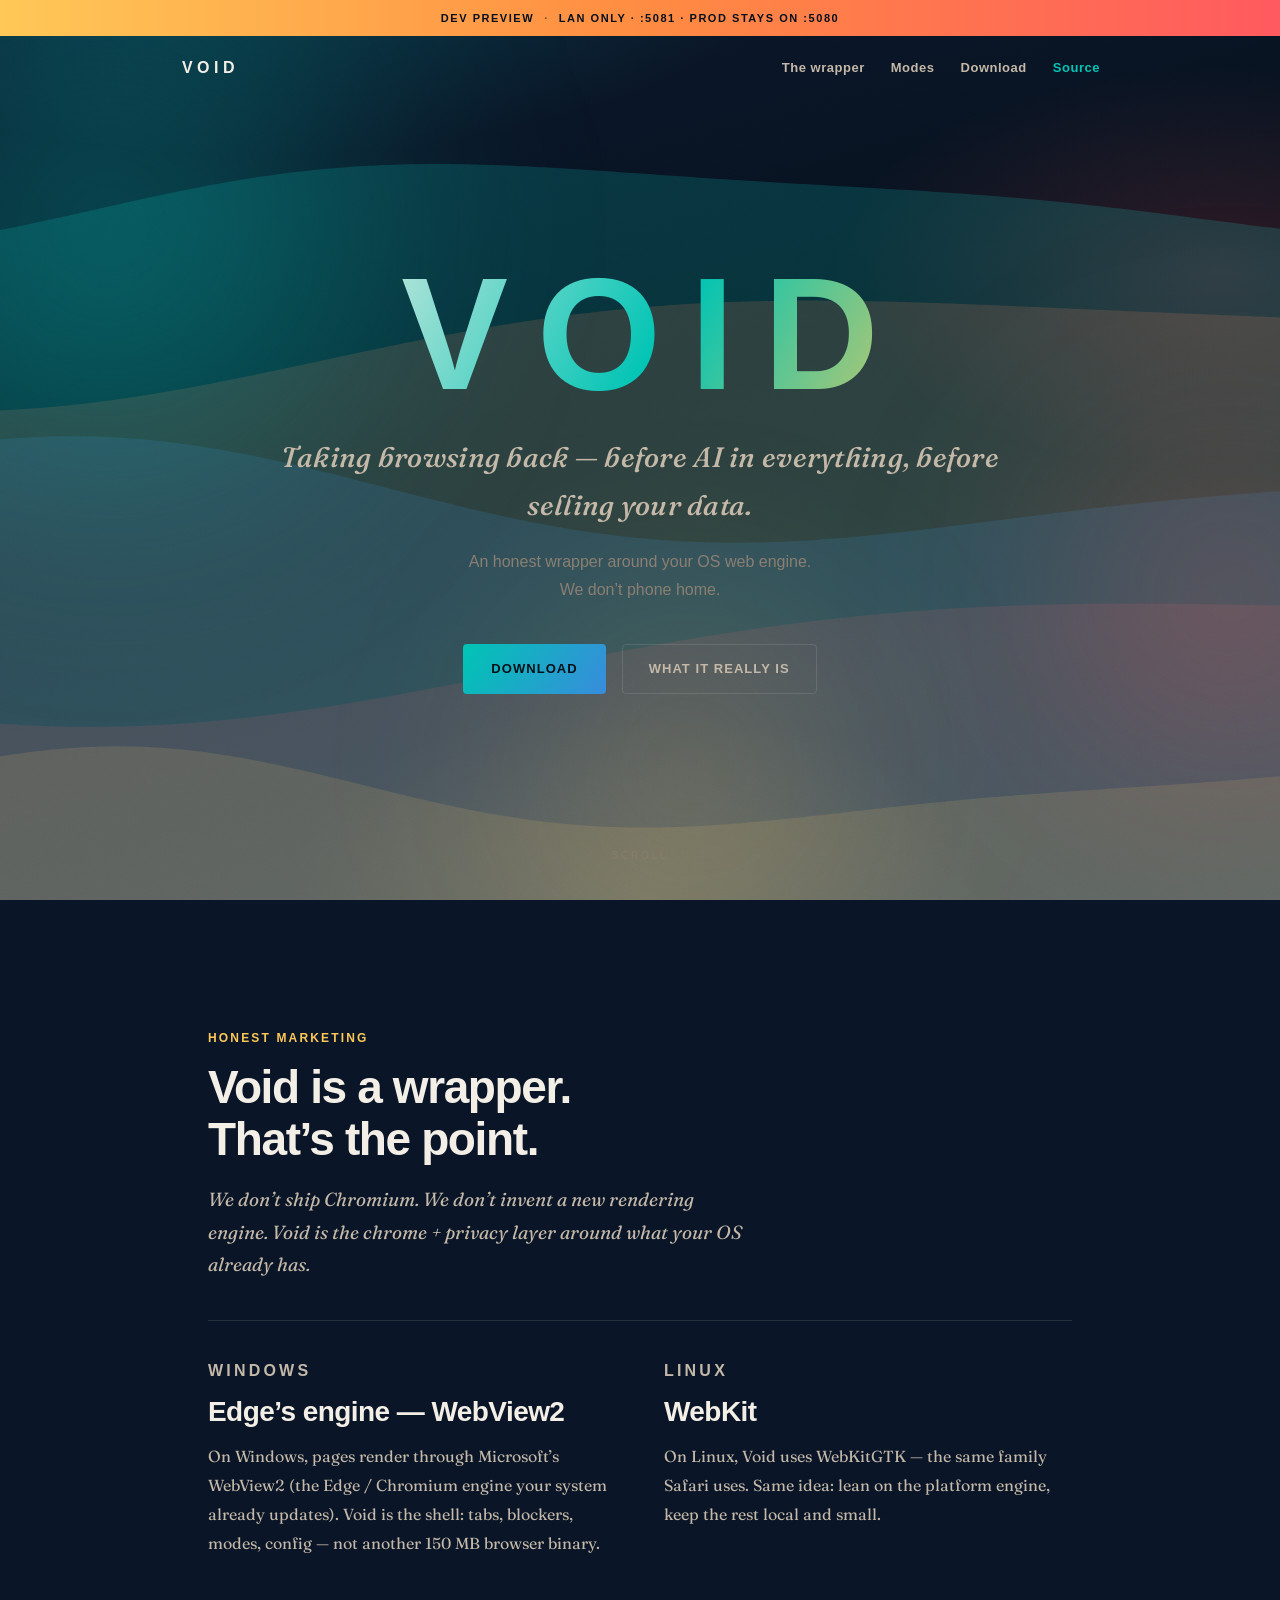
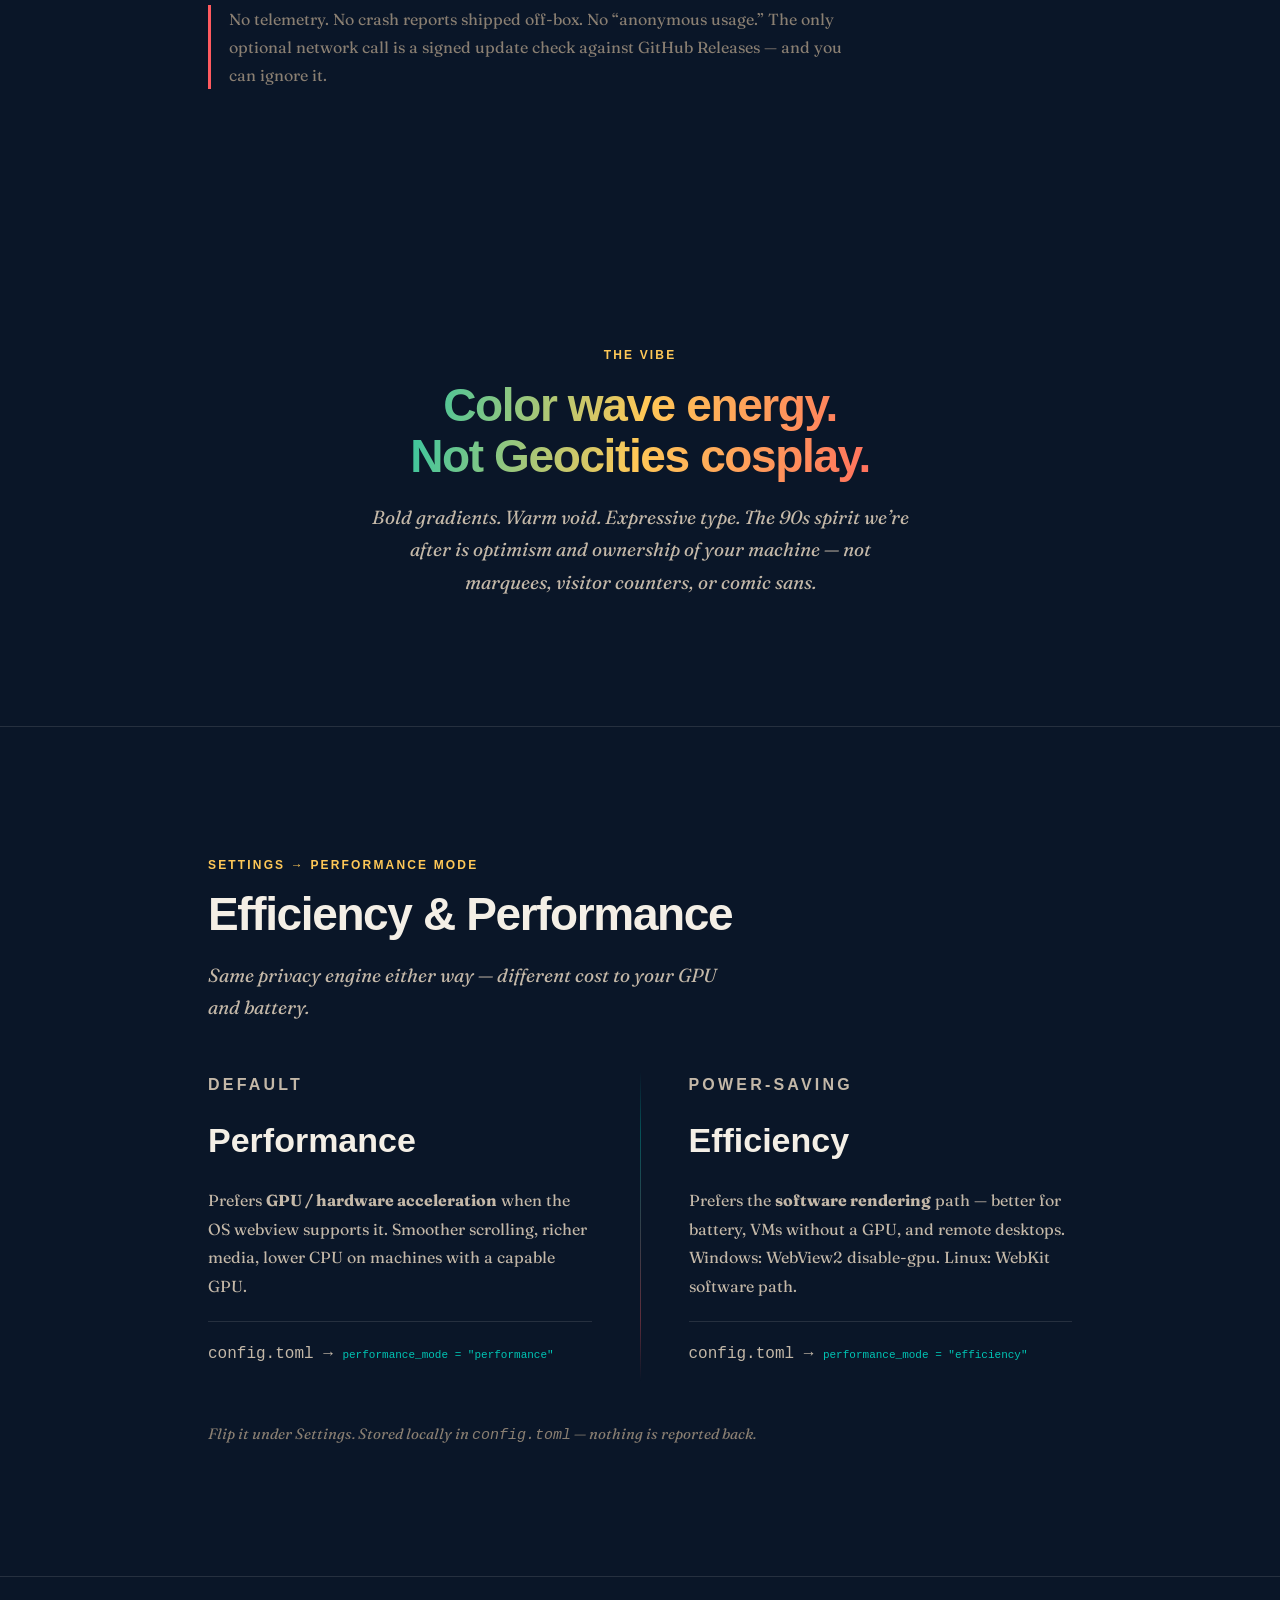
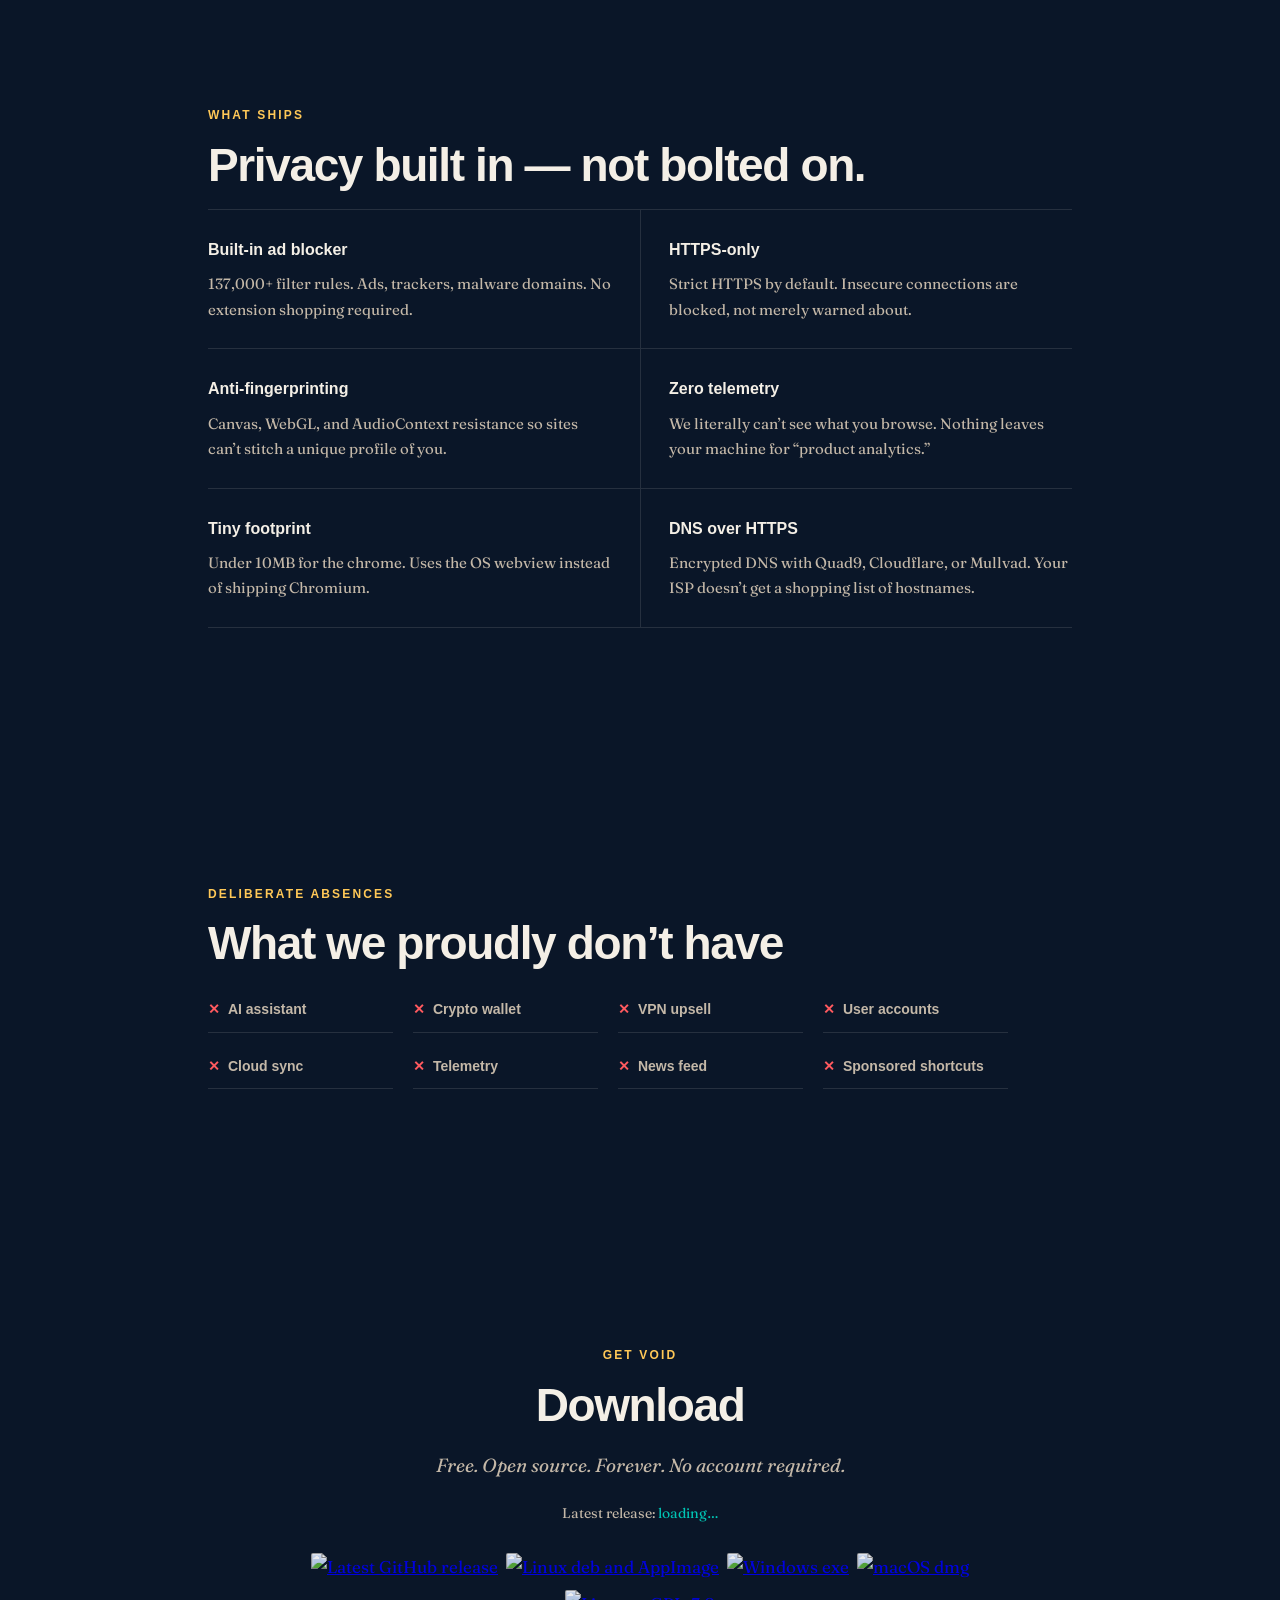
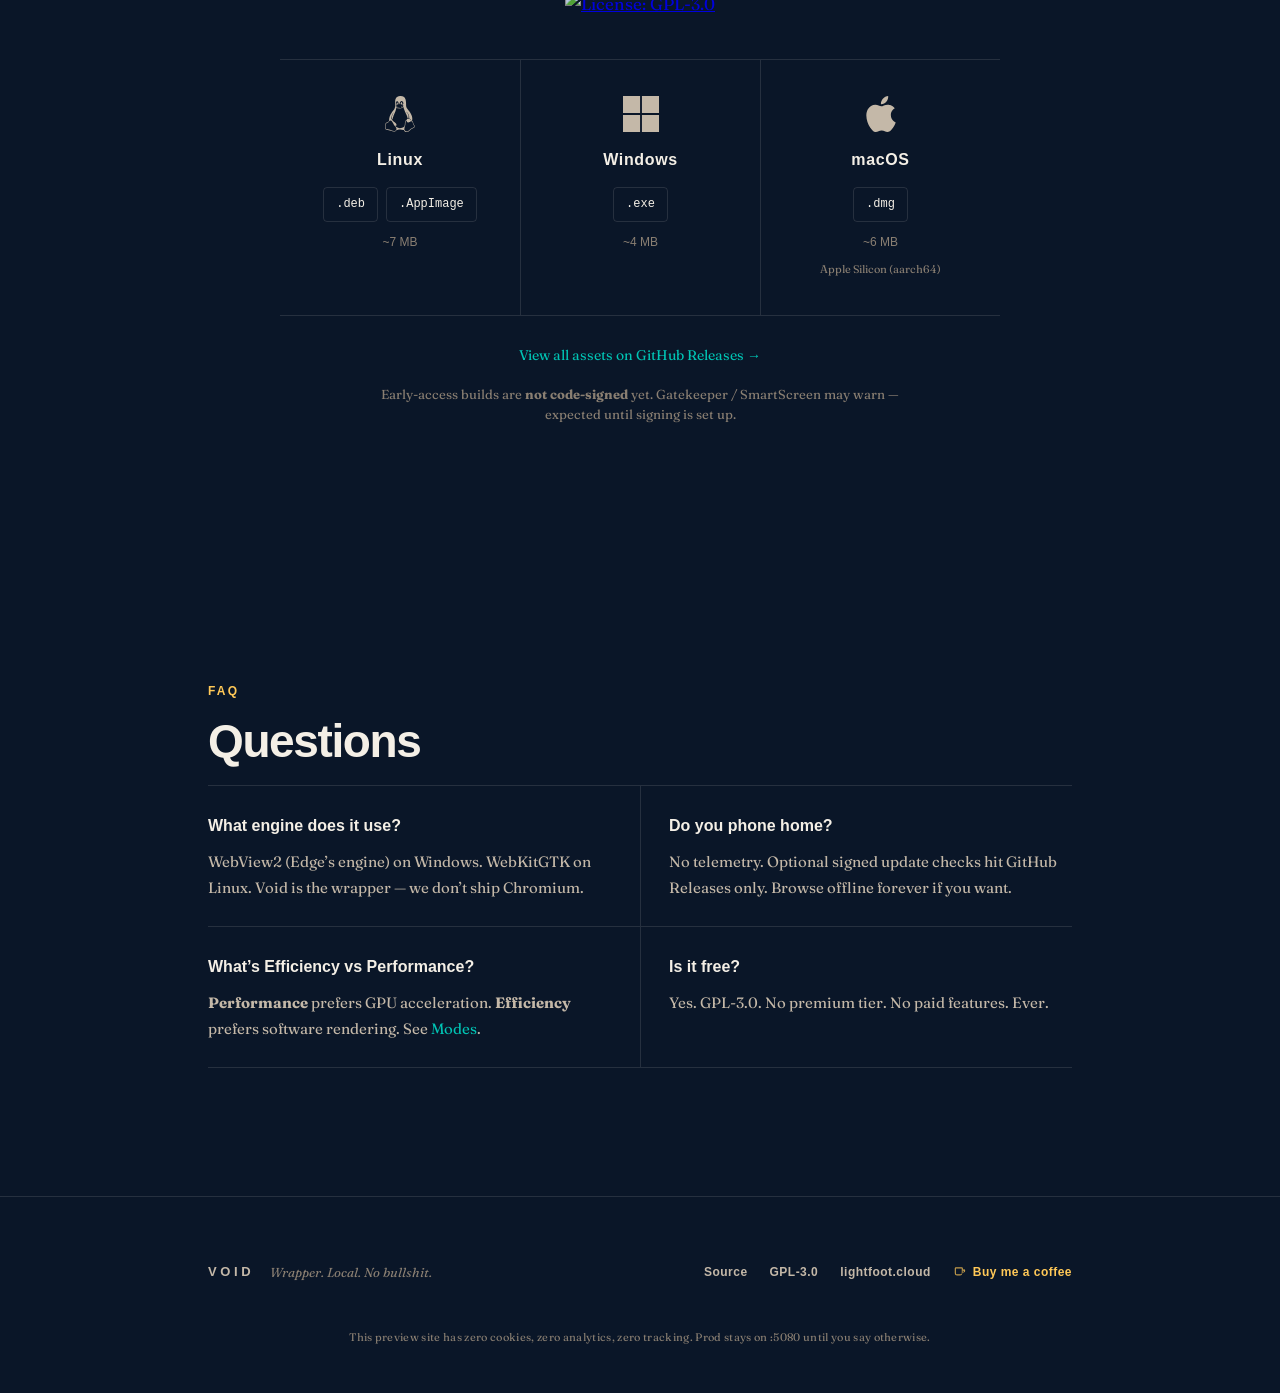
==== website-dev/index.html @ d8615d22 "feat(website-dev): 90s color-wave LAN preview theme Experimental marketing theme in website-dev/ for" ====
<!DOCTYPE html>
<html lang="en">
<head>
  <meta charset="UTF-8">
  <meta name="viewport" content="width=device-width, initial-scale=1.0">
  <title>Void Browser — A wrapper that stays local (dev preview)</title>
  <meta name="description" content="Void is an honest browser wrapper: WebView2 on Windows, WebKit on Linux. No tracking, no AI, no phone-home. Local-only marketing preview.">
  <meta name="robots" content="noindex, nofollow, noai, noimageai">
  <meta name="theme-color" content="#0a1628">

  <link rel="icon" type="image/x-icon" href="/favicon.ico">
  <link rel="icon" type="image/png" sizes="32x32" href="/favicon-32.png">
  <link rel="icon" type="image/png" sizes="192x192" href="/favicon-192.png">
  <link rel="apple-touch-icon" sizes="180x180" href="/apple-touch-icon.png">
  <link rel="manifest" href="/manifest.json">

  <!-- Privacy-friendly fonts (Bunny CDN — no Google tracking) -->
  <link rel="preconnect" href="https://fonts.bunny.net" crossorigin>
  <link href="https://fonts.bunny.net/css?family=bricolage-grotesque:400,500,600,700,800|fraunces:400,400i,500,600,700|ibm-plex-mono:400,500" rel="stylesheet">

  <link rel="stylesheet" href="style.css">
</head>
<body>
  <div class="dev-banner" role="status">
    <span>DEV PREVIEW</span>
    <span class="dev-banner-sep" aria-hidden="true">·</span>
    <span>LAN only · :5081 · prod stays on :5080</span>
  </div>

  <div class="wave-bg" aria-hidden="true">
    <canvas id="wave-canvas"></canvas>
    <div class="wave-wash wave-wash-a"></div>
    <div class="wave-wash wave-wash-b"></div>
    <div class="wave-wash wave-wash-c"></div>
    <div class="wave-grain"></div>
  </div>

  <nav>
    <div class="nav-inner">
      <a href="/" class="logo" aria-label="Void Browser Home">VOID</a>
      <div class="nav-links">
        <a href="#wrapper">The wrapper</a>
        <a href="#modes">Modes</a>
        <a href="#download">Download</a>
        <a href="https://github.com/dadhatdaniel/void-browser" class="nav-source" rel="noopener noreferrer">Source</a>
      </div>
      <button class="nav-mobile" aria-label="Menu" onclick="document.querySelector('.nav-links').classList.toggle('open')">
        <svg viewBox="0 0 24 24" width="24" height="24" fill="none" stroke="currentColor" stroke-width="2"><path d="M3 12h18M3 6h18M3 18h18"/></svg>
      </button>
    </div>
  </nav>

  <section id="hero">
    <div class="hero-content">
      <h1>VOID</h1>
      <p class="hero-tagline">Taking browsing back — before AI in everything, before selling your data.</p>
      <p class="hero-desc">
        An honest wrapper around your OS web engine.<br>
        We don’t phone home.
      </p>
      <div class="hero-cta">
        <a href="#download" class="btn btn-primary">Download</a>
        <a href="#wrapper" class="btn btn-ghost">What it really is</a>
      </div>
    </div>
    <div class="hero-scroll" aria-hidden="true">Scroll</div>
  </section>

  <section id="wrapper">
    <div class="container">
      <p class="section-kicker">Honest marketing</p>
      <h2>Void is a wrapper.<br>That’s the point.</h2>
      <p class="section-lead">
        We don’t ship Chromium. We don’t invent a new rendering engine.
        Void is the chrome + privacy layer around what your OS already has.
      </p>

      <div class="engine-split">
        <article class="engine-panel">
          <p class="engine-os">Windows</p>
          <h3>Edge’s engine — WebView2</h3>
          <p>
            On Windows, pages render through Microsoft’s WebView2 (the Edge / Chromium engine your system already updates).
            Void is the shell: tabs, blockers, modes, config — not another 150&nbsp;MB browser binary.
          </p>
        </article>
        <article class="engine-panel">
          <p class="engine-os">Linux</p>
          <h3>WebKit</h3>
          <p>
            On Linux, Void uses WebKitGTK — the same family Safari uses.
            Same idea: lean on the platform engine, keep the rest local and small.
          </p>
        </article>
      </div>

      <p class="wrapper-promise">
        No telemetry. No crash reports shipped off-box. No “anonymous usage.”
        The only optional network call is a signed update check against GitHub Releases — and you can ignore it.
      </p>
    </div>
  </section>

  <section id="wave-era">
    <div class="container wave-era-inner">
      <p class="section-kicker">The vibe</p>
      <h2>Color wave energy.<br>Not Geocities cosplay.</h2>
      <p class="section-lead">
        Bold gradients. Warm void. Expressive type.
        The 90s spirit we’re after is optimism and ownership of your machine —
        not marquees, visitor counters, or comic sans.
      </p>
    </div>
  </section>

  <section id="modes">
    <div class="container">
      <div class="modes-head">
        <p class="section-kicker">Settings → Performance mode</p>
        <h2>Efficiency &amp; Performance</h2>
        <p class="section-desc">
          Same privacy engine either way — different cost to your GPU and battery.
        </p>
      </div>

      <div class="modes-split">
        <article class="mode-panel">
          <p class="mode-label">Default</p>
          <h3>Performance</h3>
          <p>
            Prefers <strong>GPU / hardware acceleration</strong> when the OS webview supports it.
            Smoother scrolling, richer media, lower CPU on machines with a capable GPU.
          </p>
          <p class="mode-meta">
            config.toml → <code>performance_mode = "performance"</code>
          </p>
        </article>

        <div class="modes-rule" aria-hidden="true"></div>

        <article class="mode-panel">
          <p class="mode-label">Power-saving</p>
          <h3>Efficiency</h3>
          <p>
            Prefers the <strong>software rendering</strong> path — better for battery, VMs without a GPU, and remote desktops.
            Windows: WebView2 disable-gpu. Linux: WebKit software path.
          </p>
          <p class="mode-meta">
            config.toml → <code>performance_mode = "efficiency"</code>
          </p>
        </article>
      </div>

      <p class="modes-footnote">
        Flip it under Settings. Stored locally in <code>config.toml</code> — nothing is reported back.
      </p>
    </div>
  </section>

  <section id="features">
    <div class="container">
      <p class="section-kicker">What ships</p>
      <h2>Privacy built in — not bolted on.</h2>
      <div class="features-list">
        <div class="feature">
          <h3>Built-in ad blocker</h3>
          <p>137,000+ filter rules. Ads, trackers, malware domains. No extension shopping required.</p>
        </div>
        <div class="feature">
          <h3>HTTPS-only</h3>
          <p>Strict HTTPS by default. Insecure connections are blocked, not merely warned about.</p>
        </div>
        <div class="feature">
          <h3>Anti-fingerprinting</h3>
          <p>Canvas, WebGL, and AudioContext resistance so sites can’t stitch a unique profile of you.</p>
        </div>
        <div class="feature">
          <h3>Zero telemetry</h3>
          <p>We literally can’t see what you browse. Nothing leaves your machine for “product analytics.”</p>
        </div>
        <div class="feature">
          <h3>Tiny footprint</h3>
          <p>Under 10MB for the chrome. Uses the OS webview instead of shipping Chromium.</p>
        </div>
        <div class="feature">
          <h3>DNS over HTTPS</h3>
          <p>Encrypted DNS with Quad9, Cloudflare, or Mullvad. Your ISP doesn’t get a shopping list of hostnames.</p>
        </div>
      </div>
    </div>
  </section>

  <section id="no-features">
    <div class="container">
      <p class="section-kicker">Deliberate absences</p>
      <h2>What we proudly don’t have</h2>
      <ul class="absence-list">
        <li>AI assistant</li>
        <li>Crypto wallet</li>
        <li>VPN upsell</li>
        <li>User accounts</li>
        <li>Cloud sync</li>
        <li>Telemetry</li>
        <li>News feed</li>
        <li>Sponsored shortcuts</li>
      </ul>
    </div>
  </section>

  <section id="download">
    <div class="container">
      <p class="section-kicker">Get Void</p>
      <h2>Download</h2>
      <p class="section-desc centered">Free. Open source. Forever. No account required.</p>
      <p class="download-release-meta" id="download-release-meta">Latest release: <a href="https://github.com/dadhatdaniel/void-browser/releases/latest" rel="noopener noreferrer">loading…</a></p>
      <div class="download-badges" aria-label="Release and platforms">
        <a href="https://github.com/dadhatdaniel/void-browser/releases" rel="noopener noreferrer">
          <img src="https://img.shields.io/github/v/release/dadhatdaniel/void-browser?include_prereleases&amp;label=release" alt="Latest GitHub release" loading="lazy">
        </a>
        <a href="https://github.com/dadhatdaniel/void-browser/releases" rel="noopener noreferrer">
          <img src="https://img.shields.io/badge/Linux-deb%20%7C%20AppImage-FCC624?logo=linux&amp;logoColor=black" alt="Linux deb and AppImage">
        </a>
        <a href="https://github.com/dadhatdaniel/void-browser/releases" rel="noopener noreferrer">
          <img src="https://img.shields.io/badge/Windows-exe-0078D4?logo=windows&amp;logoColor=white" alt="Windows exe">
        </a>
        <a href="https://github.com/dadhatdaniel/void-browser/releases" rel="noopener noreferrer">
          <img src="https://img.shields.io/badge/macOS-dmg-000000?logo=apple&amp;logoColor=white" alt="macOS dmg">
        </a>
        <a href="https://github.com/dadhatdaniel/void-browser/blob/main/LICENSE" rel="noopener noreferrer">
          <img src="https://img.shields.io/badge/License-GPL%203.0-blue.svg" alt="License: GPL-3.0">
        </a>
      </div>
      <div class="download-grid">
        <div class="download-card">
          <div class="download-icon" aria-hidden="true">
            <svg width="36" height="36" viewBox="0 0 24 24" focusable="false"><path fill="currentColor" d="M12.504 0c-.155 0-.315.008-.48.021-4.226.333-3.105 4.807-3.17 6.298-.076 1.092-.3 1.953-1.05 3.02-.885 1.051-2.127 2.75-2.716 4.521-.278.832-.41 1.684-.287 2.489a.424.424 0 00-.11.135c-.26.268-.45.6-.663.839-.199.199-.485.267-.797.4-.313.136-.658.269-.864.68-.09.189-.136.394-.132.602 0 .199.027.4.055.536.058.399.116.728.04.97-.249.68-.28 1.145-.106 1.484.174.334.535.47.94.601.81.2 1.91.135 2.774.6.926.466 1.866.67 2.616.47.526-.116.97-.464 1.208-.946.587-.003 1.23-.269 2.26-.334.699-.058 1.574.267 2.577.2.025.134.063.198.114.333l.003.003c.391.778 1.113 1.132 1.884 1.071.771-.06 1.592-.536 2.257-1.306.631-.765 1.683-1.084 2.378-1.503.348-.199.629-.469.649-.853.023-.4-.2-.811-.714-1.376v-.097l-.003-.003c-.17-.2-.25-.535-.338-.926-.085-.401-.182-.786-.492-1.046h-.003c-.059-.054-.123-.067-.188-.135a.357.357 0 00-.19-.064c.431-1.278.264-2.55-.173-3.694-.533-1.41-1.465-2.638-2.175-3.483-.796-1.005-1.576-1.957-1.56-3.368.026-2.152.236-6.133-3.544-6.139zm.529 3.405h.013c.213 0 .396.062.584.198.19.135.33.332.438.533.105.259.158.459.166.724 0-.02.006-.04.006-.06v.105a.086.086 0 01-.004-.021l-.004-.024a1.807 1.807 0 01-.15.706.953.953 0 01-.213.335.71.71 0 00-.088-.042c-.104-.045-.198-.064-.284-.133a1.312 1.312 0 00-.22-.066c.05-.06.146-.133.183-.198.053-.128.082-.264.088-.402v-.02a1.21 1.21 0 00-.061-.4c-.045-.134-.101-.2-.183-.333-.084-.066-.167-.132-.267-.132h-.016c-.093 0-.176.03-.262.132a.8.8 0 00-.205.334 1.18 1.18 0 00-.09.4v.015c.002.089.008.179.02.267-.193-.067-.438-.135-.607-.202a1.635 1.635 0 01-.018-.2v-.02a1.772 1.772 0 01.15-.768c.082-.22.232-.406.43-.533a.985.985 0 01.594-.2zm-2.962.059h.036c.142 0 .27.048.399.135.146.129.264.288.344.465.09.199.14.4.153.667v.004c.007.134.006.2-.002.266v.08c-.03.007-.056.018-.083.024-.152.055-.274.135-.393.2.012-.09.013-.18.003-.267v-.015c-.012-.133-.04-.2-.082-.333a.613.613 0 00-.166-.267.248.248 0 00-.183-.064h-.021c-.071.006-.13.04-.186.132a.552.552 0 00-.12.27.944.944 0 00-.023.33v.015c.012.135.037.2.08.334.046.134.098.2.166.268.01.009.02.018.034.024-.07.057-.117.07-.176.136a.304.304 0 01-.131.068 2.62 2.62 0 01-.275-.402 1.772 1.772 0 01-.155-.667 1.759 1.759 0 01.08-.668 1.43 1.43 0 01.283-.535c.128-.133.26-.2.418-.2zm1.37 1.706c.332 0 .733.065 1.216.399.293.2.523.269 1.052.468h.003c.255.136.405.266.478.399v-.131a.571.571 0 01.016.47c-.123.31-.516.643-1.063.842v.002c-.268.135-.501.333-.775.465-.276.135-.588.292-1.012.267a1.139 1.139 0 01-.448-.067 3.566 3.566 0 01-.322-.198c-.195-.135-.363-.332-.612-.465v-.005h-.005c-.4-.246-.616-.512-.686-.71-.07-.268-.005-.47.193-.6.224-.135.38-.271.483-.336.104-.074.143-.102.176-.131h.002v-.003c.169-.202.436-.47.839-.601.139-.036.294-.065.466-.065zm2.8 2.142c.358 1.417 1.196 3.475 1.735 4.473.286.534.855 1.659 1.102 3.024.156-.005.33.018.513.064.646-1.671-.546-3.467-1.089-3.966-.22-.2-.232-.335-.123-.335.59.534 1.365 1.572 1.646 2.757.13.535.16 1.104.021 1.67.067.028.135.06.205.067 1.032.534 1.413.938 1.23 1.537v-.043c-.06-.003-.12 0-.18 0h-.016c.151-.467-.182-.825-1.065-1.224-.915-.4-1.646-.336-1.77.465-.008.043-.013.066-.018.135-.068.023-.139.053-.209.064-.43.268-.662.669-.793 1.187-.13.533-.17 1.156-.205 1.869v.003c-.02.334-.17.838-.319 1.35-1.5 1.072-3.58 1.538-5.348.334a2.645 2.645 0 00-.402-.533 1.45 1.45 0 00-.275-.333c.182 0 .338-.03.465-.067a.615.615 0 00.314-.334c.108-.267 0-.697-.345-1.163-.345-.467-.931-.995-1.788-1.521-.63-.4-.986-.87-1.15-1.396-.165-.534-.143-1.085-.015-1.645.245-1.07.873-2.11 1.274-2.763.107-.065.037.135-.408.974-.396.751-1.14 2.497-.122 3.854a8.123 8.123 0 01.647-2.876c.564-1.278 1.743-3.504 1.836-5.268.048.036.217.135.289.202.218.133.38.333.59.465.21.201.477.335.876.335.039.003.075.006.11.006.412 0 .73-.134.997-.268.29-.134.52-.334.74-.4h.005c.467-.135.835-.402 1.044-.7zm2.185 8.958c.037.6.343 1.245.882 1.377.588.134 1.434-.333 1.791-.765l.211-.01c.315-.007.577.01.847.268l.003.003c.208.199.305.53.391.876.085.4.154.78.409 1.066.486.527.645.906.636 1.14l.003-.007v.018l-.003-.012c-.015.262-.185.396-.498.595-.63.401-1.746.712-2.457 1.57-.618.737-1.37 1.14-2.036 1.191-.664.053-1.237-.2-1.574-.898l-.005-.003c-.21-.4-.12-1.025.056-1.69.176-.668.428-1.344.463-1.897.037-.714.076-1.335.195-1.814.12-.465.308-.797.641-.984l.045-.022zm-10.814.049h.01c.053 0 .105.005.157.014.376.055.706.333 1.023.752l.91 1.664.003.003c.243.533.754 1.064 1.189 1.637.434.598.77 1.131.729 1.57v.006c-.057.744-.48 1.148-1.125 1.294-.645.135-1.52.002-2.395-.464-.968-.536-2.118-.469-2.857-.602-.369-.066-.61-.2-.723-.4-.11-.2-.113-.602.123-1.23v-.004l.002-.003c.117-.334.03-.752-.027-1.118-.055-.401-.083-.71.043-.94.16-.334.396-.4.69-.533.294-.135.64-.202.915-.47h.002v-.002c.256-.268.445-.601.668-.838.19-.201.38-.336.663-.336zm7.159-9.074c-.435.201-.945.535-1.488.535-.542 0-.97-.267-1.28-.466-.154-.134-.28-.268-.373-.335-.164-.134-.144-.333-.074-.333.109.016.129.134.199.2.096.066.215.2.36.333.292.2.68.467 1.167.467.485 0 1.053-.267 1.398-.466.195-.135.445-.334.648-.467.156-.136.149-.267.279-.267.128.016.034.134-.147.332a8.097 8.097 0 01-.69.468zm-1.082-1.583V5.64c-.006-.02.013-.042.029-.05.074-.043.18-.027.26.004.063 0 .16.067.15.135-.006.049-.085.066-.135.066-.055 0-.092-.043-.141-.068-.052-.018-.146-.008-.163-.065zm-.551 0c-.02.058-.113.049-.166.066-.047.025-.086.068-.14.068-.05 0-.13-.02-.136-.068-.01-.066.088-.133.15-.133.08-.031.184-.047.259-.005.019.009.036.03.03.05v.02h.003z"/></svg>
          </div>
          <h3>Linux</h3>
          <div class="download-formats">
            <a class="download-fmt" data-asset="linux_deb" href="https://github.com/dadhatdaniel/void-browser/releases/latest" rel="noopener noreferrer">.deb</a>
            <a class="download-fmt" data-asset="linux_appimage" href="https://github.com/dadhatdaniel/void-browser/releases/latest" rel="noopener noreferrer">.AppImage</a>
          </div>
          <span class="download-size" data-size-for="linux_deb">~7 MB</span>
        </div>

        <div class="download-card">
          <div class="download-icon" aria-hidden="true">
            <svg width="36" height="36" viewBox="0 0 24 24" focusable="false"><path fill="currentColor" d="M0,0H11.377V11.372H0ZM12.623,0H24V11.372H12.623ZM0,12.623H11.377V24H0Zm12.623,0H24V24H12.623"/></svg>
          </div>
          <h3>Windows</h3>
          <div class="download-formats">
            <a class="download-fmt" data-asset="windows_exe" href="https://github.com/dadhatdaniel/void-browser/releases/latest" rel="noopener noreferrer">.exe</a>
          </div>
          <span class="download-size" data-size-for="windows_exe">~4 MB</span>
        </div>

        <div class="download-card">
          <div class="download-icon" aria-hidden="true">
            <svg width="36" height="36" viewBox="0 0 24 24" focusable="false"><path fill="currentColor" d="M12.152 6.896c-.948 0-2.415-1.078-3.96-1.04-2.04.027-3.91 1.183-4.961 3.014-2.117 3.675-.546 9.103 1.519 12.09 1.013 1.454 2.208 3.09 3.792 3.039 1.52-.065 2.09-.987 3.935-.987 1.831 0 2.35.987 3.96.948 1.637-.026 2.676-1.48 3.676-2.948 1.156-1.688 1.636-3.325 1.662-3.415-.039-.013-3.182-1.221-3.22-4.857-.026-3.04 2.48-4.494 2.597-4.559-1.429-2.09-3.623-2.324-4.39-2.376-2-.156-3.675 1.09-4.61 1.09zM15.53 3.83c.843-1.012 1.4-2.427 1.245-3.83-1.207.052-2.662.805-3.532 1.818-.78.896-1.454 2.338-1.273 3.714 1.338.104 2.715-.688 3.559-1.701"/></svg>
          </div>
          <h3>macOS</h3>
          <div class="download-formats">
            <a class="download-fmt" data-asset="macos_dmg" href="https://github.com/dadhatdaniel/void-browser/releases/latest" rel="noopener noreferrer">.dmg</a>
          </div>
          <span class="download-size" data-size-for="macos_dmg">~6 MB</span>
          <p class="download-note">Apple Silicon (aarch64)</p>
        </div>
      </div>

      <p class="download-all-link"><a href="https://github.com/dadhatdaniel/void-browser/releases/latest" rel="noopener noreferrer">View all assets on GitHub Releases →</a></p>
      <p class="download-unsigned-note">
        Early-access builds are <strong>not code-signed</strong> yet. Gatekeeper / SmartScreen may warn — expected until signing is set up.
      </p>
    </div>
  </section>

  <section id="faq">
    <div class="container">
      <p class="section-kicker">FAQ</p>
      <h2>Questions</h2>
      <div class="faq-list">
        <div class="faq-item">
          <h3>What engine does it use?</h3>
          <p>WebView2 (Edge’s engine) on Windows. WebKitGTK on Linux. Void is the wrapper — we don’t ship Chromium.</p>
        </div>
        <div class="faq-item">
          <h3>Do you phone home?</h3>
          <p>No telemetry. Optional signed update checks hit GitHub Releases only. Browse offline forever if you want.</p>
        </div>
        <div class="faq-item">
          <h3>What’s Efficiency vs Performance?</h3>
          <p><strong>Performance</strong> prefers GPU acceleration. <strong>Efficiency</strong> prefers software rendering. See <a href="#modes">Modes</a>.</p>
        </div>
        <div class="faq-item">
          <h3>Is it free?</h3>
          <p>Yes. GPL-3.0. No premium tier. No paid features. Ever.</p>
        </div>
      </div>
    </div>
  </section>

  <footer>
    <div class="container footer-inner">
      <div class="footer-left">
        <span class="footer-logo">VOID</span>
        <span class="footer-copy">Wrapper. Local. No bullshit.</span>
      </div>
      <div class="footer-links">
        <a href="https://github.com/dadhatdaniel/void-browser" rel="noopener noreferrer">Source</a>
        <a href="https://github.com/dadhatdaniel/void-browser/blob/main/LICENSE" rel="noopener noreferrer">GPL-3.0</a>
        <a href="https://lightfoot.cloud" rel="noopener noreferrer">lightfoot.cloud</a>
        <a class="footer-tip" href="https://www.paypal.com/cgi-bin/webscr?cmd=_xclick&amp;business=daniel.lightfoot%40gmail.com&amp;item_name=Coffee%20for%20Void%20Browser&amp;currency_code=USD" rel="noopener noreferrer" title="Tip via PayPal — daniel.lightfoot@gmail.com">
          <svg class="tip-icon" width="14" height="14" viewBox="0 0 24 24" aria-hidden="true" focusable="false"><path fill="currentColor" d="M18 8h-1V6a2 2 0 0 0-2-2H5a2 2 0 0 0-2 2v8a4 4 0 0 0 4 4h5a4 4 0 0 0 4-4v-1h2a3 3 0 0 0 0-6zm-3 6a2 2 0 0 1-2 2H7a2 2 0 0 1-2-2V6h10v8zm3-3h-2V10h2a1 1 0 1 1 0 2z"/></svg>
          Buy me a coffee
        </a>
      </div>
    </div>
    <div class="container footer-privacy">
      <p>This preview site has zero cookies, zero analytics, zero tracking. Prod stays on :5080 until you say otherwise.</p>
    </div>
  </footer>

  <script>
    document.querySelectorAll('a[href^="#"]').forEach(a => {
      a.addEventListener('click', e => {
        const href = a.getAttribute('href');
        if (!href || href === '#') return;
        const target = document.querySelector(href);
        if (!target) return;
        e.preventDefault();
        target.scrollIntoView({ behavior: 'smooth' });
        document.querySelector('.nav-links')?.classList.remove('open');
      });
    });

    fetch('/releases.json')
      .then(r => r.ok ? r.json() : null)
      .then(data => {
        if (!data || !data.assets) return;
        const meta = document.getElementById('download-release-meta');
        if (meta && data.tag) {
          const page = data.page || data.latest_page || 'https://github.com/dadhatdaniel/void-browser/releases/latest';
          meta.innerHTML = 'Latest release: <a href="' + page + '" rel="noopener noreferrer">' + data.tag + '</a>';
        }
        document.querySelectorAll('[data-asset]').forEach(el => {
          const key = el.getAttribute('data-asset');
          const asset = data.assets[key];
          if (asset && asset.url) {
            el.setAttribute('href', asset.url);
            el.setAttribute('download', asset.name || '');
          }
        });
        document.querySelectorAll('[data-size-for]').forEach(el => {
          const key = el.getAttribute('data-size-for');
          const asset = data.assets[key];
          if (asset && asset.size_label) el.textContent = asset.size_label;
        });
      })
      .catch(() => {});

    const nav = document.querySelector('nav');
    const canvas = document.getElementById('wave-canvas');
    const reduceMotion = window.matchMedia('(prefers-reduced-motion: reduce)').matches;
    let scrollY = 0;
    let ticking = false;

    function onScroll() {
      scrollY = window.scrollY || document.documentElement.scrollTop || 0;
      nav.classList.toggle('scrolled', scrollY > 40);
      ticking = false;
    }
    window.addEventListener('scroll', () => {
      if (!ticking) {
        requestAnimationFrame(onScroll);
        ticking = true;
      }
    }, { passive: true });
    onScroll();

    (function initWaves() {
      if (!canvas) return;
      const ctx = canvas.getContext('2d', { alpha: true });
      let w = 0, h = 0, dpr = 1, t0 = performance.now();

      const bands = [
        { amp: 38, len: 0.0042, speed: 0.00055, y: 0.22, color: [0, 196, 180], a: 0.22 },
        { amp: 52, len: 0.0031, speed: 0.00038, y: 0.38, color: [255, 140, 66], a: 0.18 },
        { amp: 44, len: 0.0038, speed: -0.00042, y: 0.55, color: [56, 140, 220], a: 0.2 },
        { amp: 60, len: 0.0026, speed: 0.00028, y: 0.72, color: [255, 90, 95], a: 0.14 },
        { amp: 34, len: 0.0048, speed: -0.0005, y: 0.88, color: [255, 200, 87], a: 0.16 }
      ];

      function resize() {
        dpr = Math.min(window.devicePixelRatio || 1, 2);
        w = window.innerWidth;
        h = window.innerHeight;
        canvas.width = Math.floor(w * dpr);
        canvas.height = Math.floor(h * dpr);
        canvas.style.width = w + 'px';
        canvas.style.height = h + 'px';
        ctx.setTransform(dpr, 0, 0, dpr, 0, 0);
      }

      function draw(now) {
        const t = reduceMotion ? 0 : (now - t0);
        ctx.clearRect(0, 0, w, h);
        const scrollShift = scrollY * 0.08;

        for (const b of bands) {
          const baseY = h * b.y - scrollShift * (0.4 + b.y * 0.3);
          ctx.beginPath();
          ctx.moveTo(0, h);
          for (let x = 0; x <= w; x += 4) {
            const y = baseY
              + Math.sin(x * b.len + t * b.speed) * b.amp
              + Math.sin(x * b.len * 1.7 + t * b.speed * 1.3) * (b.amp * 0.35);
            ctx.lineTo(x, y);
          }
          ctx.lineTo(w, h);
          ctx.closePath();
          const [r, g, bl] = b.color;
          ctx.fillStyle = `rgba(${r},${g},${bl},${b.a})`;
          ctx.fill();
        }

        requestAnimationFrame(draw);
      }

      resize();
      let resizeTimer = 0;
      window.addEventListener('resize', () => {
        clearTimeout(resizeTimer);
        resizeTimer = setTimeout(resize, 100);
      }, { passive: true });
      requestAnimationFrame(draw);
    })();
  </script>
</body>
</html>
---- website-dev/style.css ----
/* ═══════════════════════════════════════════════════
   Void Browser — DEV preview theme
   90s color-wave energy. Honest wrapper story.
   Not Geocities. Not purple SaaS. Not Inter.
   Zero cookies. Zero analytics.
   ═══════════════════════════════════════════════════ */

:root {
  --bg: #0a1628;
  --bg-deep: #06101c;
  --text: #f4efe6;
  --text-dim: #c4b8a8;
  --text-muted: #8a7f72;
  --wave-teal: #00c4b4;
  --wave-coral: #ff5a5f;
  --wave-amber: #ffc857;
  --wave-blue: #388cdc;
  --wave-orange: #ff8c42;
  --accent: var(--wave-teal);
  --accent-warm: var(--wave-amber);
  --border: rgba(244, 239, 230, 0.12);
  --success: #3dd68c;
  --section-space: clamp(88px, 12vw, 128px);
  --ease: cubic-bezier(0.22, 1, 0.36, 1);
  --font-display: "Bricolage Grotesque", "Avenir Next Condensed", sans-serif;
  --font-body: "Fraunces", "Iowan Old Style", Georgia, serif;
  --font-mono: "IBM Plex Mono", "SF Mono", Consolas, monospace;
  --nav-offset: 36px;
}

* { margin: 0; padding: 0; box-sizing: border-box; }

html { scroll-behavior: smooth; }

body {
  font-family: var(--font-body);
  font-size: 17px;
  background: var(--bg);
  color: var(--text);
  line-height: 1.7;
  -webkit-font-smoothing: antialiased;
  position: relative;
  overflow-x: hidden;
  min-height: 100%;
  padding-top: var(--nav-offset);
}

/* ── Dev banner ─────────────────────────────────── */

.dev-banner {
  position: fixed;
  top: 0;
  left: 0;
  right: 0;
  z-index: 200;
  display: flex;
  align-items: center;
  justify-content: center;
  gap: 10px;
  flex-wrap: wrap;
  height: var(--nav-offset);
  padding: 0 16px;
  font-family: var(--font-display);
  font-size: 11px;
  font-weight: 600;
  letter-spacing: 0.14em;
  text-transform: uppercase;
  color: var(--bg-deep);
  background: linear-gradient(90deg, var(--wave-amber), var(--wave-orange), var(--wave-coral));
}

.dev-banner-sep { opacity: 0.55; }

/* ── Wave field ─────────────────────────────────── */

.wave-bg {
  position: fixed;
  inset: 0;
  z-index: -1;
  pointer-events: none;
  overflow: hidden;
  background:
    radial-gradient(ellipse 80% 50% at 20% -10%, rgba(0, 196, 180, 0.22), transparent 55%),
    radial-gradient(ellipse 60% 45% at 95% 30%, rgba(255, 90, 95, 0.16), transparent 50%),
    radial-gradient(ellipse 50% 40% at 50% 100%, rgba(255, 200, 87, 0.12), transparent 55%),
    linear-gradient(165deg, #0c1a30 0%, #06101c 45%, #0a1f28 100%);
}

#wave-canvas {
  position: absolute;
  inset: 0;
  width: 100%;
  height: 100%;
  display: block;
  opacity: 0.85;
  mix-blend-mode: screen;
}

.wave-wash {
  position: absolute;
  border-radius: 50%;
  filter: blur(90px);
  will-change: transform;
}

.wave-wash-a {
  width: min(75vw, 780px);
  height: min(75vw, 780px);
  top: -18%;
  left: -22%;
  background: radial-gradient(circle, rgba(0, 196, 180, 0.35), transparent 68%);
  animation: wash-a 48s ease-in-out infinite alternate;
}

.wave-wash-b {
  width: min(60vw, 560px);
  height: min(60vw, 560px);
  top: 35%;
  right: -18%;
  background: radial-gradient(circle, rgba(255, 90, 95, 0.28), transparent 68%);
  animation: wash-b 62s ease-in-out infinite alternate;
}

.wave-wash-c {
  width: min(50vw, 480px);
  height: min(50vw, 480px);
  bottom: -12%;
  left: 35%;
  background: radial-gradient(circle, rgba(255, 200, 87, 0.2), transparent 70%);
  animation: wash-c 55s ease-in-out infinite alternate;
}

.wave-grain {
  position: absolute;
  inset: 0;
  opacity: 0.045;
  background-image: url("data:image/svg+xml,%3Csvg viewBox='0 0 200 200' xmlns='http://www.w3.org/2000/svg'%3E%3Cfilter id='n'%3E%3CfeTurbulence type='fractalNoise' baseFrequency='0.85' numOctaves='4' stitchTiles='stitch'/%3E%3C/filter%3E%3Crect width='100%25' height='100%25' filter='url(%23n)'/%3E%3C/svg%3E");
  background-size: 180px;
  mix-blend-mode: overlay;
}

@keyframes wash-a {
  from { transform: translate3d(0, 0, 0) scale(1); }
  to { transform: translate3d(4%, 6%, 0) scale(1.08); }
}
@keyframes wash-b {
  from { transform: translate3d(0, 0, 0) scale(1); }
  to { transform: translate3d(-5%, -4%, 0) scale(1.06); }
}
@keyframes wash-c {
  from { transform: translate3d(0, 0, 0); }
  to { transform: translate3d(-3%, 5%, 0); }
}

@media (prefers-reduced-motion: reduce) {
  .wave-wash { animation: none !important; }
  .hero-content { animation: none !important; opacity: 1 !important; transform: none !important; }
}

.container {
  max-width: 920px;
  margin: 0 auto;
  padding: 0 28px;
}

/* ── Nav ────────────────────────────────────────── */

nav {
  position: fixed;
  top: var(--nav-offset);
  left: 0;
  right: 0;
  z-index: 100;
  padding: 18px 28px;
  transition: background 0.35s var(--ease), border-color 0.35s;
  border-bottom: 1px solid transparent;
}

nav.scrolled {
  background: rgba(6, 16, 28, 0.88);
  backdrop-filter: blur(14px);
  -webkit-backdrop-filter: blur(14px);
  border-bottom-color: var(--border);
}

.nav-inner {
  max-width: 920px;
  margin: 0 auto;
  display: flex;
  align-items: center;
  justify-content: space-between;
}

.logo {
  font-family: var(--font-display);
  font-size: 16px;
  font-weight: 800;
  letter-spacing: 0.28em;
  color: var(--text);
  text-decoration: none;
  padding-left: 0.12em;
}

.nav-links {
  display: flex;
  gap: 26px;
  align-items: center;
}

.nav-links a {
  font-family: var(--font-display);
  color: var(--text-dim);
  text-decoration: none;
  font-size: 13px;
  font-weight: 600;
  letter-spacing: 0.04em;
  transition: color 0.2s;
}

.nav-links a:hover { color: var(--text); }

.nav-source { color: var(--wave-teal) !important; }

.nav-mobile {
  display: none;
  background: none;
  border: none;
  color: var(--text);
  cursor: pointer;
  padding: 4px;
}

/* ── Hero ───────────────────────────────────────── */

#hero {
  min-height: calc(100vh - var(--nav-offset));
  min-height: calc(100dvh - var(--nav-offset));
  display: flex;
  align-items: center;
  justify-content: center;
  text-align: center;
  padding: 120px 28px 100px;
  position: relative;
}

.hero-content {
  max-width: 720px;
  animation: hero-rise 1.1s var(--ease) both;
}

@keyframes hero-rise {
  from { opacity: 0; transform: translateY(24px); }
  to { opacity: 1; transform: translateY(0); }
}

#hero h1 {
  font-family: var(--font-display);
  font-size: clamp(80px, 20vw, 160px);
  font-weight: 800;
  letter-spacing: 0.18em;
  line-height: 0.9;
  margin-bottom: 28px;
  padding-left: 0.18em;
  background: linear-gradient(
    118deg,
    #f4efe6 0%,
    var(--wave-teal) 28%,
    var(--wave-amber) 52%,
    var(--wave-coral) 78%,
    #f4efe6 100%
  );
  background-size: 200% 100%;
  -webkit-background-clip: text;
  background-clip: text;
  color: transparent;
  animation: hero-chroma 14s ease-in-out infinite alternate;
}

@keyframes hero-chroma {
  from { background-position: 0% 50%; }
  to { background-position: 100% 50%; }
}

.hero-tagline {
  font-family: var(--font-body);
  font-size: clamp(20px, 2.8vw, 28px);
  font-weight: 500;
  font-style: italic;
  color: var(--text-dim);
  letter-spacing: 0.01em;
  margin-bottom: 18px;
  max-width: 34em;
  margin-left: auto;
  margin-right: auto;
}

.hero-desc {
  font-size: 16px;
  color: var(--text-muted);
  max-width: 420px;
  margin: 0 auto 40px;
  line-height: 1.75;
  font-family: var(--font-display);
  font-weight: 500;
}

.hero-cta {
  display: flex;
  gap: 16px;
  justify-content: center;
  align-items: center;
  flex-wrap: wrap;
}

.btn {
  display: inline-flex;
  align-items: center;
  font-family: var(--font-display);
  padding: 14px 28px;
  font-size: 13px;
  font-weight: 700;
  letter-spacing: 0.08em;
  text-transform: uppercase;
  text-decoration: none;
  transition: transform 0.2s, filter 0.2s, background 0.2s, border-color 0.2s, color 0.2s;
  cursor: pointer;
  border: none;
  border-radius: 4px;
}

.btn-primary {
  background: linear-gradient(120deg, var(--wave-teal), var(--wave-blue));
  color: #041018;
}

.btn-primary:hover {
  filter: brightness(1.08);
  transform: translateY(-2px);
}

.btn-ghost {
  background: transparent;
  color: var(--text-dim);
  border: 1px solid var(--border);
  padding: 13px 26px;
}

.btn-ghost:hover {
  border-color: rgba(0, 196, 180, 0.45);
  color: var(--text);
}

.hero-scroll {
  position: absolute;
  bottom: 36px;
  left: 50%;
  transform: translateX(-50%);
  font-family: var(--font-display);
  font-size: 10px;
  letter-spacing: 0.28em;
  text-transform: uppercase;
  color: var(--text-muted);
  opacity: 0.75;
}

/* ── Sections ───────────────────────────────────── */

#wrapper,
#wave-era,
#modes,
#features,
#no-features,
#download,
#faq {
  padding: var(--section-space) 28px;
  position: relative;
}

section h2 {
  font-family: var(--font-display);
  font-size: clamp(30px, 4.8vw, 46px);
  font-weight: 700;
  letter-spacing: -0.03em;
  line-height: 1.12;
  margin-bottom: 18px;
}

.section-kicker {
  font-family: var(--font-display);
  font-size: 12px;
  font-weight: 700;
  letter-spacing: 0.18em;
  text-transform: uppercase;
  color: var(--wave-amber);
  margin-bottom: 14px;
}

.section-lead,
.section-desc {
  color: var(--text-dim);
  font-size: 19px;
  font-style: italic;
  max-width: 540px;
  line-height: 1.7;
  margin-bottom: 40px;
}

.section-desc.centered {
  text-align: center;
  margin-left: auto;
  margin-right: auto;
}

/* ── Wrapper / engine honesty ───────────────────── */

.engine-split {
  display: grid;
  grid-template-columns: 1fr 1fr;
  gap: 40px 48px;
  margin-top: 8px;
  padding-top: 36px;
  border-top: 1px solid var(--border);
}

.engine-os {
  font-family: var(--font-display);
  font-size: 11px;
  font-weight: 700;
  letter-spacing: 0.2em;
  text-transform: uppercase;
  color: var(--wave-teal);
  margin-bottom: 10px;
}

.engine-panel h3 {
  font-family: var(--font-display);
  font-size: clamp(22px, 2.8vw, 28px);
  font-weight: 700;
  letter-spacing: -0.02em;
  margin-bottom: 14px;
  line-height: 1.15;
}

.engine-panel p {
  color: var(--text-dim);
  font-size: 16px;
  line-height: 1.8;
}

.wrapper-promise {
  margin-top: 48px;
  max-width: 640px;
  font-size: 16px;
  color: var(--text-muted);
  line-height: 1.75;
  padding-left: 18px;
  border-left: 3px solid var(--wave-coral);
}

/* ── Wave era interlude ─────────────────────────── */

#wave-era {
  text-align: center;
}

.wave-era-inner {
  max-width: 640px;
}

#wave-era .section-lead {
  margin-left: auto;
  margin-right: auto;
  margin-bottom: 0;
}

#wave-era h2 {
  background: linear-gradient(100deg, var(--wave-teal), var(--wave-amber) 50%, var(--wave-coral));
  -webkit-background-clip: text;
  background-clip: text;
  color: transparent;
}

/* ── Modes ──────────────────────────────────────── */

#modes {
  border-top: 1px solid var(--border);
  border-bottom: 1px solid var(--border);
}

.modes-head { max-width: 560px; margin-bottom: 48px; }

.modes-split {
  display: grid;
  grid-template-columns: 1fr 1px 1fr;
  gap: 0 48px;
  align-items: start;
}

.modes-rule {
  width: 1px;
  align-self: stretch;
  background: linear-gradient(180deg, transparent, rgba(0, 196, 180, 0.35) 20%, rgba(255, 90, 95, 0.35) 80%, transparent);
}

.mode-label {
  font-family: var(--font-display);
  font-size: 11px;
  font-weight: 700;
  letter-spacing: 0.2em;
  text-transform: uppercase;
  color: var(--wave-orange);
  margin-bottom: 12px;
}

.mode-panel h3 {
  font-family: var(--font-display);
  font-size: clamp(26px, 3.5vw, 34px);
  font-weight: 700;
  margin-bottom: 16px;
}

.mode-panel p {
  color: var(--text-dim);
  font-size: 16px;
  line-height: 1.8;
  margin-bottom: 12px;
}

.mode-meta {
  margin-top: 20px;
  padding-top: 18px;
  border-top: 1px solid var(--border);
  font-family: var(--font-mono);
  font-size: 12px;
  color: var(--text-muted);
}

.mode-meta code {
  color: var(--wave-teal);
  font-family: inherit;
  font-size: 11px;
}

.modes-footnote {
  margin-top: 40px;
  max-width: 560px;
  font-size: 15px;
  color: var(--text-muted);
  font-style: italic;
}

/* ── Features — typography list ─────────────────── */

.features-list {
  display: grid;
  grid-template-columns: 1fr 1fr;
  gap: 0;
  border-top: 1px solid var(--border);
}

.feature {
  padding: 26px 28px 26px 0;
  border-bottom: 1px solid var(--border);
}

.feature:nth-child(even) {
  padding-left: 28px;
  padding-right: 0;
  border-left: 1px solid var(--border);
}

.feature h3 {
  font-family: var(--font-display);
  font-size: 16px;
  font-weight: 700;
  margin-bottom: 8px;
}

.feature p {
  font-size: 15px;
  color: var(--text-dim);
  line-height: 1.7;
}

/* ── Absences ───────────────────────────────────── */

.absence-list {
  list-style: none;
  display: grid;
  grid-template-columns: repeat(4, 1fr);
  gap: 12px 20px;
  max-width: 800px;
  margin-top: 8px;
}

.absence-list li {
  font-family: var(--font-display);
  font-size: 14px;
  font-weight: 600;
  color: var(--text-dim);
  padding: 10px 0;
  border-bottom: 1px solid var(--border);
}

.absence-list li::before {
  content: "✕ ";
  color: var(--wave-coral);
  font-weight: 800;
  margin-right: 4px;
}

/* ── Download ───────────────────────────────────── */

#download { text-align: center; }

#download h2,
#download .section-kicker,
#download .section-desc {
  text-align: center;
  margin-left: auto;
  margin-right: auto;
}

.download-release-meta {
  font-size: 14px;
  color: var(--text-dim);
  margin-top: -20px;
  margin-bottom: 28px;
}

.download-release-meta a {
  color: var(--wave-teal);
  text-decoration: none;
}

.download-release-meta a:hover { text-decoration: underline; }

.download-badges {
  display: flex;
  flex-wrap: wrap;
  gap: 8px;
  justify-content: center;
  margin: 0 auto 40px;
  max-width: 720px;
}

.download-badges img {
  height: 22px;
  border-radius: 2px;
  opacity: 0.92;
}

.download-grid {
  display: grid;
  grid-template-columns: repeat(3, 1fr);
  gap: 0;
  margin: 0 auto;
  max-width: 720px;
  border-top: 1px solid var(--border);
  border-bottom: 1px solid var(--border);
}

.download-card {
  padding: 36px 20px;
  color: var(--text);
  transition: background 0.2s;
}

.download-card + .download-card {
  border-left: 1px solid var(--border);
}

.download-card:hover {
  background: rgba(0, 196, 180, 0.06);
}

.download-icon {
  display: flex;
  justify-content: center;
  align-items: center;
  height: 36px;
  margin-bottom: 14px;
  color: var(--text-dim);
}

.download-card:hover .download-icon { color: var(--wave-teal); }

.download-card h3 {
  font-family: var(--font-display);
  font-size: 16px;
  font-weight: 700;
  letter-spacing: 0.04em;
  margin-bottom: 14px;
}

.download-formats {
  display: flex;
  gap: 8px;
  justify-content: center;
  margin-bottom: 10px;
  flex-wrap: wrap;
}

.download-fmt {
  padding: 6px 12px;
  border: 1px solid var(--border);
  border-radius: 4px;
  font-size: 12px;
  color: var(--text);
  font-family: var(--font-mono);
  text-decoration: none;
  transition: border-color 0.2s, background 0.2s;
}

a.download-fmt:hover {
  border-color: rgba(0, 196, 180, 0.5);
  background: rgba(0, 196, 180, 0.1);
}

.download-size {
  display: block;
  font-size: 12px;
  color: var(--text-muted);
  font-family: var(--font-display);
}

.download-note {
  margin-top: 8px;
  font-size: 11px;
  color: var(--text-muted);
}

.download-all-link {
  margin-top: 28px;
  font-size: 14px;
}

.download-all-link a {
  color: var(--wave-teal);
  text-decoration: none;
}

.download-all-link a:hover { text-decoration: underline; }

.download-unsigned-note {
  max-width: 560px;
  margin: 16px auto 0;
  font-size: 13px;
  color: var(--text-muted);
  line-height: 1.6;
}

/* ── FAQ ────────────────────────────────────────── */

.faq-list {
  display: grid;
  grid-template-columns: 1fr 1fr;
  gap: 0;
  border-top: 1px solid var(--border);
}

.faq-item {
  padding: 26px 28px 26px 0;
  border-bottom: 1px solid var(--border);
}

.faq-item:nth-child(even) {
  padding-left: 28px;
  padding-right: 0;
  border-left: 1px solid var(--border);
}

.faq-item h3 {
  font-family: var(--font-display);
  font-size: 16px;
  font-weight: 700;
  margin-bottom: 10px;
}

.faq-item p {
  font-size: 15px;
  color: var(--text-dim);
  line-height: 1.7;
}

.faq-item a {
  color: var(--wave-teal);
  text-decoration: none;
}

.faq-item a:hover { text-decoration: underline; }

/* ── Footer ─────────────────────────────────────── */

footer {
  padding: 64px 28px 48px;
  border-top: 1px solid var(--border);
}

.footer-inner {
  display: flex;
  justify-content: space-between;
  align-items: center;
  margin-bottom: 24px;
  gap: 24px;
}

.footer-left {
  display: flex;
  align-items: center;
  gap: 16px;
  flex-wrap: wrap;
}

.footer-logo {
  font-family: var(--font-display);
  font-size: 13px;
  font-weight: 800;
  letter-spacing: 0.28em;
  color: var(--text-dim);
}

.footer-copy {
  font-size: 13px;
  color: var(--text-muted);
  font-style: italic;
}

.footer-links {
  display: flex;
  gap: 22px;
  flex-wrap: wrap;
}

.footer-links a {
  font-family: var(--font-display);
  font-size: 12px;
  font-weight: 600;
  letter-spacing: 0.04em;
  color: var(--text-dim);
  text-decoration: none;
  transition: color 0.2s;
}

.footer-links a:hover { color: var(--text); }

.footer-tip {
  display: inline-flex;
  align-items: center;
  gap: 6px;
  color: var(--wave-amber) !important;
}

.footer-tip .tip-icon { opacity: 0.75; flex-shrink: 0; }
.footer-tip:hover .tip-icon { opacity: 1; }

.footer-privacy {
  text-align: center;
  padding-top: 20px;
}

.footer-privacy p {
  font-size: 11px;
  color: var(--text-muted);
  letter-spacing: 0.03em;
}

/* ── Responsive ─────────────────────────────────── */

@media (max-width: 860px) {
  .engine-split,
  .modes-split,
  .features-list,
  .faq-list {
    grid-template-columns: 1fr;
  }

  .modes-rule { display: none; }

  .feature:nth-child(even),
  .faq-item:nth-child(even) {
    padding-left: 0;
    border-left: none;
  }

  .absence-list {
    grid-template-columns: 1fr 1fr;
  }

  .download-grid {
    grid-template-columns: 1fr;
  }

  .download-card + .download-card {
    border-left: none;
    border-top: 1px solid var(--border);
  }
}

@media (max-width: 768px) {
  .nav-links {
    display: none;
    position: absolute;
    top: 100%;
    left: 0;
    right: 0;
    background: rgba(6, 16, 28, 0.96);
    backdrop-filter: blur(14px);
    flex-direction: column;
    padding: 24px 28px;
    gap: 16px;
    border-bottom: 1px solid var(--border);
  }

  .nav-links.open { display: flex; }
  .nav-mobile { display: block; }

  #hero h1 {
    letter-spacing: 0.1em;
    padding-left: 0.1em;
  }

  .footer-inner {
    flex-direction: column;
    text-align: center;
  }

  .footer-left { flex-direction: column; gap: 8px; }
  .footer-links { justify-content: center; }
}

@media (max-width: 480px) {
  .hero-cta {
    flex-direction: column;
    align-items: stretch;
  }

  .btn { justify-content: center; }

  .absence-list {
    grid-template-columns: 1fr;
  }

  .dev-banner {
    font-size: 10px;
    letter-spacing: 0.08em;
  }
}
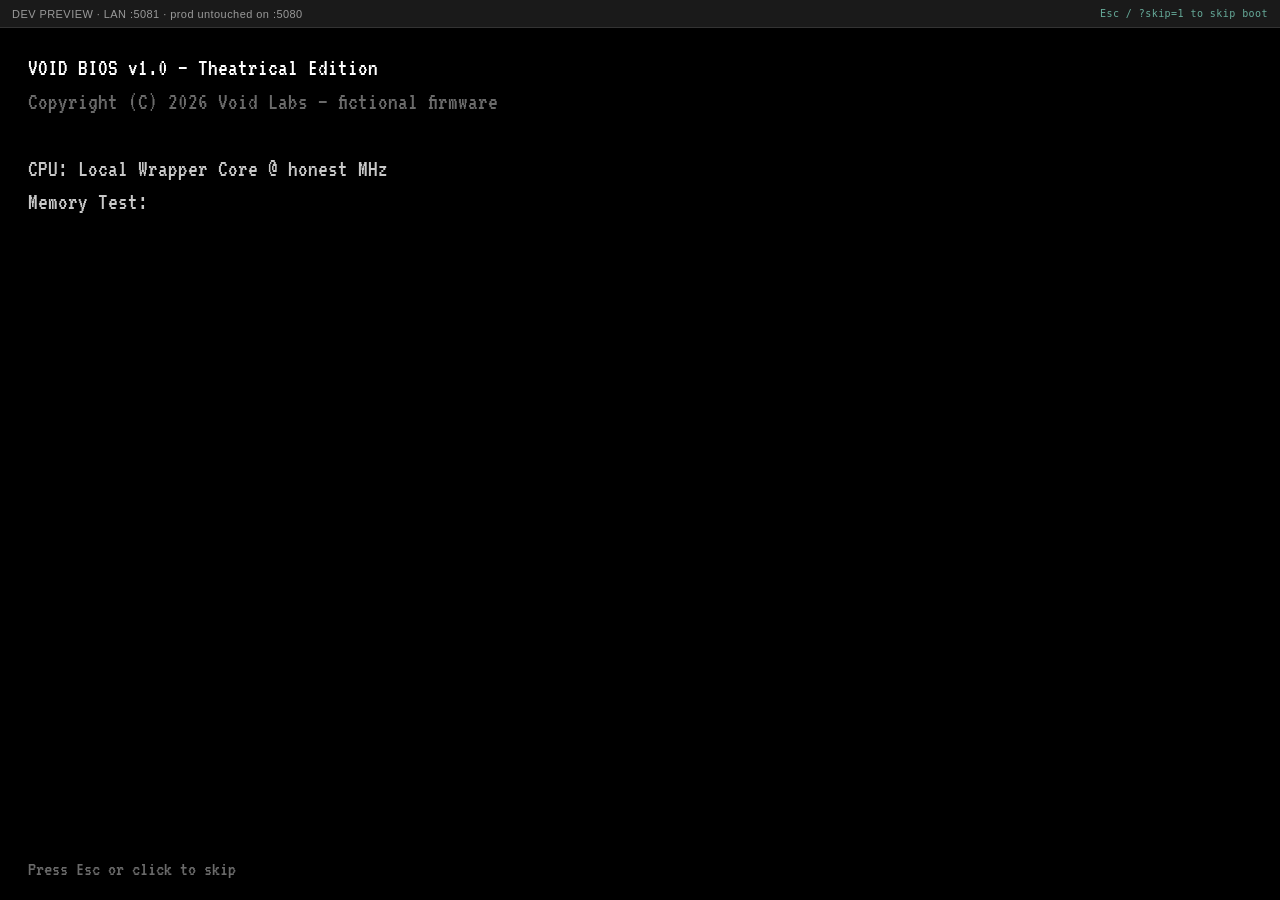
==== commit bf91710b: "feat(website): ship VOID OS XP theatrical marketing site Promote Luna desktop, slower BIOS, Bliss ho" ====
--- a/website-dev/index.html
+++ b/website-dev/index.html
@@ -3,10 +3,10 @@
 <head>
   <meta charset="UTF-8">
   <meta name="viewport" content="width=device-width, initial-scale=1.0">
-  <title>Void Browser — A wrapper that stays local (dev preview)</title>
-  <meta name="description" content="Void is an honest browser wrapper: WebView2 on Windows, WebKit on Linux. No tracking, no AI, no phone-home. Local-only marketing preview.">
+  <title>VOID OS — local wrapper (dev preview)</title>
+  <meta name="description" content="Void is an honest browser wrapper: WebView2 on Windows, WebKit on Linux. No tracking, no AI, no phone-home. LAN preview.">
   <meta name="robots" content="noindex, nofollow, noai, noimageai">
-  <meta name="theme-color" content="#0a1628">
+  <meta name="theme-color" content="#245edc">
 
   <link rel="icon" type="image/x-icon" href="/favicon.ico">
   <link rel="icon" type="image/png" sizes="32x32" href="/favicon-32.png">
@@ -14,426 +14,500 @@
   <link rel="apple-touch-icon" sizes="180x180" href="/apple-touch-icon.png">
   <link rel="manifest" href="/manifest.json">
 
-  <!-- Privacy-friendly fonts (Bunny CDN — no Google tracking) -->
   <link rel="preconnect" href="https://fonts.bunny.net" crossorigin>
-  <link href="https://fonts.bunny.net/css?family=bricolage-grotesque:400,500,600,700,800|fraunces:400,400i,500,600,700|ibm-plex-mono:400,500" rel="stylesheet">
+  <link href="https://fonts.bunny.net/css?family=vt323:400|ibm-plex-sans:400,500,600,700|ibm-plex-mono:400,500" rel="stylesheet">
 
   <link rel="stylesheet" href="style.css">
 </head>
 <body>
-  <div class="dev-banner" role="status">
-    <span>DEV PREVIEW</span>
-    <span class="dev-banner-sep" aria-hidden="true">·</span>
-    <span>LAN only · :5081 · prod stays on :5080</span>
+  <div class="dev-strip" role="status">
+    DEV PREVIEW · LAN :5081 · prod untouched on :5080
+    <span class="dev-skip-hint">Esc / ?skip=1 to skip boot</span>
   </div>
 
-  <div class="wave-bg" aria-hidden="true">
-    <canvas id="wave-canvas"></canvas>
-    <div class="wave-wash wave-wash-a"></div>
-    <div class="wave-wash wave-wash-b"></div>
-    <div class="wave-wash wave-wash-c"></div>
-    <div class="wave-grain"></div>
+  <!-- ========== STAGE 1: BIOS / POST ========== -->
+  <section class="stage stage-bios is-active" id="stage-bios" aria-label="VOID BIOS POST" data-stage="bios">
+    <div class="bios-screen">
+      <pre class="bios-text" id="bios-text" aria-live="polite"></pre>
+      <p class="bios-hint">Press Esc or click to skip</p>
+    </div>
+  </section>
+
+  <!-- ========== STAGE 2: VOID XP LOADING ========== -->
+  <section class="stage stage-load" id="stage-load" aria-label="VOID OS loading" data-stage="load" hidden>
+    <div class="load-sky bliss-bg" aria-hidden="true"></div>
+    <div class="load-panel">
+      <div class="load-mark" aria-hidden="true">
+        <svg viewBox="0 0 64 64" width="56" height="56">
+          <rect x="4" y="4" width="56" height="56" rx="4" fill="#1a3a6e"/>
+          <path d="M16 44 V20 H28 C36 20 40 24 40 30 C40 36 36 40 28 40 H22 V44 Z M22 34 H27 C30 34 32 32.5 32 30 C32 27.5 30 26 27 26 H22 Z" fill="#c8e4ff"/>
+          <circle cx="46" cy="42" r="6" fill="none" stroke="#7eb8f0" stroke-width="3"/>
+        </svg>
+      </div>
+      <h1 class="load-title">VOID OS</h1>
+      <p class="load-sub">Starting local shell…</p>
+      <div class="load-bar" role="progressbar" aria-valuemin="0" aria-valuemax="100" aria-valuenow="0" id="load-bar">
+        <div class="load-bar-fill" id="load-bar-fill"></div>
+      </div>
+      <p class="load-hint">Esc or click to skip</p>
+    </div>
+  </section>
+
+  <!-- ========== STAGE 3: LOGIN ========== -->
+  <section class="stage stage-login" id="stage-login" aria-label="VOID OS login" data-stage="login" hidden>
+    <div class="login-bg" aria-hidden="true"></div>
+    <div class="login-stripe" aria-hidden="true"></div>
+    <div class="login-card">
+      <div class="login-avatar" aria-hidden="true">
+        <svg viewBox="0 0 80 80" width="72" height="72">
+          <circle cx="40" cy="40" r="38" fill="#3d6ea5"/>
+          <circle cx="40" cy="30" r="14" fill="#dce9f7"/>
+          <ellipse cx="40" cy="62" rx="22" ry="16" fill="#dce9f7"/>
+        </svg>
+      </div>
+      <h2 class="login-user">Guest</h2>
+      <p class="login-machine">VOID OS · local workstation</p>
+      <button type="button" class="login-btn" id="login-enter">
+        <span>Log on</span>
+        <svg viewBox="0 0 16 16" width="14" height="14" aria-hidden="true"><path fill="currentColor" d="M2 8h9M8 4l4 4-4 4"/></svg>
+      </button>
+      <p class="login-tip">Enter, click, or Esc to continue</p>
+    </div>
+    <footer class="login-foot">
+      <span>VOID BIOS · fictional firmware · not affiliated with Microsoft</span>
+    </footer>
+  </section>
+
+  <!-- ========== STAGE 4: DESKTOP ========== -->
+  <section class="stage stage-desktop" id="stage-desktop" aria-label="VOID OS desktop" data-stage="desktop" hidden>
+    <div class="desk-wallpaper bliss-bg" aria-hidden="true"></div>
+
+    <div class="desk-icons" role="toolbar" aria-label="Desktop icons">
+      <button type="button" class="desk-icon" data-open="browser" title="Void Browser">
+        <span class="icon-glyph browser" aria-hidden="true"></span>
+        <span>Void Browser</span>
+      </button>
+      <button type="button" class="desk-icon" data-open="welcome">
+        <span class="icon-glyph welcome" aria-hidden="true"></span>
+        <span>Welcome</span>
+      </button>
+      <button type="button" class="desk-icon" data-open="mycomp" title="My Computer">
+        <span class="icon-glyph mycomp" aria-hidden="true"></span>
+        <span>My Computer</span>
+      </button>
+      <button type="button" class="desk-icon" id="recycle-bin" title="Recycle Bin">
+        <span class="icon-glyph recycle" aria-hidden="true"></span>
+        <span>Recycle Bin</span>
+      </button>
+      <button type="button" class="desk-icon" data-open="download">
+        <span class="icon-glyph download" aria-hidden="true"></span>
+        <span>Download</span>
+      </button>
+      <a class="desk-icon" href="https://github.com/dadhatdaniel/void-browser" rel="noopener noreferrer">
+        <span class="icon-glyph source" aria-hidden="true"></span>
+        <span>Source</span>
+      </a>
+    </div>
+
+    <!-- Void Browser (mini chrome) -->
+    <div class="win win-browser" id="win-browser" data-win="browser" role="dialog" aria-labelledby="win-browser-title" hidden>
+      <div class="win-titlebar" data-drag>
+        <span class="win-title-icon browser" aria-hidden="true"></span>
+        <span class="win-title" id="win-browser-title">Void Browser</span>
+        <div class="win-controls">
+          <button type="button" class="win-btn min" data-min aria-label="Minimize">_</button>
+          <button type="button" class="win-btn max" data-max aria-label="Maximize">□</button>
+          <button type="button" class="win-btn close" data-close aria-label="Close">×</button>
+        </div>
+      </div>
+      <div class="browser-chrome">
+        <div class="browser-tabs" role="tablist">
+          <button type="button" class="browser-tab is-active" role="tab" aria-selected="true" data-tab="home">about:void</button>
+          <button type="button" class="browser-tab" role="tab" aria-selected="false" data-tab="download">download</button>
+          <button type="button" class="browser-tab" role="tab" aria-selected="false" data-tab="honest">honest.txt</button>
+          <span class="browser-tab-new" aria-hidden="true">+</span>
+        </div>
+        <div class="browser-toolbar">
+          <button type="button" class="nav-btn" disabled aria-label="Back">◀</button>
+          <button type="button" class="nav-btn" disabled aria-label="Forward">▶</button>
+          <button type="button" class="nav-btn" id="browser-refresh" aria-label="Refresh">↻</button>
+          <div class="addr-bar">
+            <span class="addr-lock" aria-hidden="true">🔒</span>
+            <input type="text" id="browser-addr" value="about:void" readonly aria-label="Address">
+          </div>
+          <button type="button" class="nav-btn go" data-open="download" aria-label="Go">Go</button>
+        </div>
+      </div>
+      <div class="win-body browser-body">
+        <div class="browser-page is-active" data-page="home">
+          <div class="about-void">
+            <h2>VOID</h2>
+            <p class="tagline">An honest browser wrapper.</p>
+            <p>Chrome + privacy around the web engine your OS already ships — not another Chromium fork, not a phone-home SaaS.</p>
+            <ul class="check-list">
+              <li>No telemetry · no crash phone-home · no “anonymous usage”</li>
+              <li>No AI assistant · no crypto wallet · no VPN upsell</li>
+              <li>No accounts · no cloud sync · no news feed</li>
+            </ul>
+            <div class="win-actions">
+              <button type="button" class="xp-btn primary" data-browser-tab="download">Get Void</button>
+              <button type="button" class="xp-btn" data-open="wrapper">About the wrapper</button>
+            </div>
+          </div>
+        </div>
+        <div class="browser-page" data-page="download" hidden>
+          <p>Free. Open source. Forever. No account.</p>
+          <p class="release-meta" id="browser-release-meta">Latest: <a href="https://github.com/dadhatdaniel/void-browser/releases/latest" rel="noopener noreferrer">loading…</a></p>
+          <div class="dl-table">
+            <div class="dl-row">
+              <span class="dl-os">Linux</span>
+              <div class="dl-acts">
+                <a class="xp-btn" data-asset="linux_deb" href="https://github.com/dadhatdaniel/void-browser/releases/latest" rel="noopener noreferrer">.deb</a>
+                <a class="xp-btn" data-asset="linux_appimage" href="https://github.com/dadhatdaniel/void-browser/releases/latest" rel="noopener noreferrer">.AppImage</a>
+              </div>
+              <span class="dl-size" data-size-for="linux_deb">~7 MB</span>
+            </div>
+            <div class="dl-row">
+              <span class="dl-os">Windows</span>
+              <div class="dl-acts">
+                <a class="xp-btn" data-asset="windows_exe" href="https://github.com/dadhatdaniel/void-browser/releases/latest" rel="noopener noreferrer">.exe</a>
+              </div>
+              <span class="dl-size" data-size-for="windows_exe">~4 MB</span>
+            </div>
+            <div class="dl-row">
+              <span class="dl-os">macOS</span>
+              <div class="dl-acts">
+                <a class="xp-btn" data-asset="macos_dmg" href="https://github.com/dadhatdaniel/void-browser/releases/latest" rel="noopener noreferrer">.dmg</a>
+              </div>
+              <span class="dl-size" data-size-for="macos_dmg">~6 MB</span>
+            </div>
+          </div>
+          <p class="note">Early builds are <strong>not code-signed</strong> yet — Gatekeeper / SmartScreen may warn.</p>
+        </div>
+        <div class="browser-page" data-page="honest" hidden>
+          <pre class="honest-pre">Taking browsing back —
+before AI in everything,
+before selling your data.
+
+We don't ship Chromium.
+We don't invent a renderer.
+Void is the shell: tabs, blockers,
+modes, config. Local. Quiet. Yours.
+
+Not affiliated with Microsoft.
+This desktop is theatrical fanfiction.</pre>
+        </div>
+      </div>
+    </div>
+
+    <!-- Welcome -->
+    <div class="win" id="win-welcome" data-win="welcome" role="dialog" aria-labelledby="win-welcome-title">
+      <div class="win-titlebar" data-drag>
+        <span class="win-title-icon welcome" aria-hidden="true"></span>
+        <span class="win-title" id="win-welcome-title">Welcome to VOID OS</span>
+        <div class="win-controls">
+          <button type="button" class="win-btn min" data-min aria-label="Minimize">_</button>
+          <button type="button" class="win-btn max" data-max aria-label="Maximize">□</button>
+          <button type="button" class="win-btn close" data-close aria-label="Close">×</button>
+        </div>
+      </div>
+      <div class="win-body">
+        <div class="welcome-hero">
+          <h2>VOID</h2>
+          <p class="tagline">An honest browser wrapper.</p>
+        </div>
+        <p>Void is chrome + privacy around the web engine your OS already ships — not another Chromium fork, not a phone-home SaaS.</p>
+        <ul class="check-list">
+          <li>No telemetry · no crash phone-home · no “anonymous usage”</li>
+          <li>No AI assistant · no crypto wallet · no VPN upsell</li>
+          <li>No accounts · no cloud sync · no news feed</li>
+        </ul>
+        <p class="muted">Taking browsing back — before AI in everything, before selling your data.</p>
+        <div class="win-actions">
+          <button type="button" class="xp-btn primary" data-open="browser">Open Void Browser</button>
+          <button type="button" class="xp-btn" data-open="download">Get Void</button>
+        </div>
+      </div>
+    </div>
+
+    <!-- Wrapper -->
+    <div class="win" id="win-wrapper" data-win="wrapper" role="dialog" aria-labelledby="win-wrapper-title" hidden>
+      <div class="win-titlebar" data-drag>
+        <span class="win-title" id="win-wrapper-title">The wrapper is the product</span>
+        <div class="win-controls">
+          <button type="button" class="win-btn min" data-min aria-label="Minimize">_</button>
+          <button type="button" class="win-btn max" data-max aria-label="Maximize">□</button>
+          <button type="button" class="win-btn close" data-close aria-label="Close">×</button>
+        </div>
+      </div>
+      <div class="win-body">
+        <p>We don’t ship Chromium. We don’t invent a rendering engine. Void is the shell: tabs, blockers, modes, config.</p>
+        <div class="engine-pair">
+          <article class="engine-card">
+            <header><span class="pane-tag">WIN32</span><h3>WebView2</h3></header>
+            <p>Pages render through the Edge engine your system already updates. Void is the chrome around it.</p>
+            <p class="pane-foot">Not another 150&nbsp;MB browser binary.</p>
+          </article>
+          <article class="engine-card">
+            <header><span class="pane-tag">LINUX</span><h3>WebKit</h3></header>
+            <p>WebKitGTK — same family Safari uses. Lean on the platform. Keep the rest local and small.</p>
+            <p class="pane-foot">Same promise. Different substrate.</p>
+          </article>
+        </div>
+        <div class="absence">
+          <p class="label">Absences (deliberate)</p>
+          <ul>
+            <li>AI</li><li>Crypto</li><li>VPN upsell</li><li>Accounts</li>
+            <li>Cloud sync</li><li>Telemetry</li><li>News feed</li><li>Sponsored junk</li>
+          </ul>
+        </div>
+      </div>
+    </div>
+
+    <!-- Modes -->
+    <div class="win" id="win-modes" data-win="modes" role="dialog" aria-labelledby="win-modes-title" hidden>
+      <div class="win-titlebar" data-drag>
+        <span class="win-title" id="win-modes-title">Efficiency &amp; Performance</span>
+        <div class="win-controls">
+          <button type="button" class="win-btn min" data-min aria-label="Minimize">_</button>
+          <button type="button" class="win-btn max" data-max aria-label="Maximize">□</button>
+          <button type="button" class="win-btn close" data-close aria-label="Close">×</button>
+        </div>
+      </div>
+      <div class="win-body">
+        <p class="label">config.toml → performance_mode</p>
+        <p>Same privacy stack either way — different cost to GPU and battery. Flip it in Settings. Stored locally. Nothing reported back.</p>
+        <div class="mode-pair">
+          <article class="mode-card">
+            <span class="badge">DEFAULT</span>
+            <h3>Performance</h3>
+            <p>Prefers GPU / hardware acceleration when the OS webview supports it. Smoother scroll, richer media.</p>
+            <code>performance_mode = "performance"</code>
+          </article>
+          <article class="mode-card">
+            <span class="badge">POWER-SAVE</span>
+            <h3>Efficiency</h3>
+            <p>Software rendering path — battery, GPU-less VMs, remote desktops.</p>
+            <code>performance_mode = "efficiency"</code>
+          </article>
+        </div>
+        <div class="cap-grid">
+          <div><strong>Ad blocker</strong><span>137k+ filter rules</span></div>
+          <div><strong>HTTPS-only</strong><span>Insecure blocked</span></div>
+          <div><strong>Anti-fingerprint</strong><span>Canvas / WebGL / Audio</span></div>
+          <div><strong>DoH</strong><span>Quad9 · Cloudflare · Mullvad</span></div>
+          <div><strong>Footprint</strong><span>&lt;10&nbsp;MB + OS engine</span></div>
+          <div><strong>Zero telemetry</strong><span>We can’t see you browse</span></div>
+        </div>
+      </div>
+    </div>
+
+    <!-- Download -->
+    <div class="win" id="win-download" data-win="download" role="dialog" aria-labelledby="win-download-title" hidden>
+      <div class="win-titlebar" data-drag>
+        <span class="win-title" id="win-download-title">Acquire Void</span>
+        <div class="win-controls">
+          <button type="button" class="win-btn min" data-min aria-label="Minimize">_</button>
+          <button type="button" class="win-btn max" data-max aria-label="Maximize">□</button>
+          <button type="button" class="win-btn close" data-close aria-label="Close">×</button>
+        </div>
+      </div>
+      <div class="win-body">
+        <p>Free. Open source. Forever. No account.</p>
+        <p class="release-meta" id="download-release-meta">Latest: <a href="https://github.com/dadhatdaniel/void-browser/releases/latest" rel="noopener noreferrer">loading…</a></p>
+        <div class="dl-table">
+          <div class="dl-row">
+            <span class="dl-os">Linux</span>
+            <div class="dl-acts">
+              <a class="xp-btn" data-asset="linux_deb" href="https://github.com/dadhatdaniel/void-browser/releases/latest" rel="noopener noreferrer">.deb</a>
+              <a class="xp-btn" data-asset="linux_appimage" href="https://github.com/dadhatdaniel/void-browser/releases/latest" rel="noopener noreferrer">.AppImage</a>
+            </div>
+            <span class="dl-size" data-size-for="linux_deb">~7 MB</span>
+          </div>
+          <div class="dl-row">
+            <span class="dl-os">Windows</span>
+            <div class="dl-acts">
+              <a class="xp-btn" data-asset="windows_exe" href="https://github.com/dadhatdaniel/void-browser/releases/latest" rel="noopener noreferrer">.exe</a>
+            </div>
+            <span class="dl-size" data-size-for="windows_exe">~4 MB</span>
+          </div>
+          <div class="dl-row">
+            <span class="dl-os">macOS</span>
+            <div class="dl-acts">
+              <a class="xp-btn" data-asset="macos_dmg" href="https://github.com/dadhatdaniel/void-browser/releases/latest" rel="noopener noreferrer">.dmg</a>
+            </div>
+            <span class="dl-size" data-size-for="macos_dmg">~6 MB</span>
+          </div>
+        </div>
+        <p class="note">Early builds are <strong>not code-signed</strong> yet — Gatekeeper / SmartScreen may warn. Expected until signing lands.</p>
+        <p class="note"><a href="https://github.com/dadhatdaniel/void-browser/releases/latest" rel="noopener noreferrer">All assets on GitHub Releases →</a></p>
+        <div class="win-actions">
+          <a class="xp-btn tip" href="https://www.paypal.com/cgi-bin/webscr?cmd=_xclick&amp;business=daniel.lightfoot%40gmail.com&amp;item_name=Coffee%20for%20Void%20Browser&amp;currency_code=USD" rel="noopener noreferrer">Tip via PayPal</a>
+          <a class="xp-btn" href="https://github.com/dadhatdaniel/void-browser/blob/main/LICENSE" rel="noopener noreferrer">GPL-3.0</a>
+        </div>
+      </div>
+    </div>
+
+    <!-- My Computer -->
+    <div class="win" id="win-mycomp" data-win="mycomp" role="dialog" aria-labelledby="win-mycomp-title" hidden>
+      <div class="win-titlebar" data-drag>
+        <span class="win-title-icon mycomp" aria-hidden="true"></span>
+        <span class="win-title" id="win-mycomp-title">My Computer</span>
+        <div class="win-controls">
+          <button type="button" class="win-btn min" data-min aria-label="Minimize">_</button>
+          <button type="button" class="win-btn max" data-max aria-label="Maximize">□</button>
+          <button type="button" class="win-btn close" data-close aria-label="Close">×</button>
+        </div>
+      </div>
+      <div class="win-body">
+        <p class="label">Local devices</p>
+        <div class="mycomp-list">
+          <button type="button" class="mycomp-item" data-open="browser">
+            <span class="icon-glyph browser sm" aria-hidden="true"></span>
+            <span><strong>Void Browser</strong><em>Local Application</em></span>
+          </button>
+          <button type="button" class="mycomp-item" data-open="download">
+            <span class="icon-glyph download sm" aria-hidden="true"></span>
+            <span><strong>Downloads</strong><em>Acquire Void</em></span>
+          </button>
+          <div class="mycomp-item static">
+            <span class="icon-glyph disk sm" aria-hidden="true"></span>
+            <span><strong>Local Disk (C:)</strong><em>Honest Wrapper · 65536 KB free</em></span>
+          </div>
+        </div>
+      </div>
+    </div>
+
+    <!-- Games tease -->
+    <div class="win" id="win-games" data-win="games" role="dialog" aria-labelledby="win-games-title" hidden>
+      <div class="win-titlebar" data-drag>
+        <span class="win-title" id="win-games-title">Games</span>
+        <div class="win-controls">
+          <button type="button" class="win-btn min" data-min aria-label="Minimize">_</button>
+          <button type="button" class="win-btn max" data-max aria-label="Maximize">□</button>
+          <button type="button" class="win-btn close" data-close aria-label="Close">×</button>
+        </div>
+      </div>
+      <div class="win-body">
+        <p>Classic time-wasters — not included (licenses &amp; nostalgia).</p>
+        <ul class="check-list">
+          <li><strong>Solitaire</strong> — cards not dealt. Try the real Void instead.</li>
+          <li><strong>Minesweeper</strong> — all mines are telemetry. Flagged &amp; cleared.</li>
+          <li><strong>Pinball</strong> — table closed. Bumper: zero phone-home.</li>
+        </ul>
+        <div class="win-actions">
+          <button type="button" class="xp-btn primary" data-open="browser">Play Void Browser</button>
+        </div>
+      </div>
+    </div>
+
+    <!-- CMD fortune -->
+    <div class="win win-cmd" id="win-cmd" data-win="cmd" role="dialog" aria-labelledby="win-cmd-title" hidden>
+      <div class="win-titlebar cmd-bar" data-drag>
+        <span class="win-title" id="win-cmd-title">C:\WINDOWS\system32\cmd.exe</span>
+        <div class="win-controls">
+          <button type="button" class="win-btn min" data-min aria-label="Minimize">_</button>
+          <button type="button" class="win-btn max" data-max aria-label="Maximize">□</button>
+          <button type="button" class="win-btn close" data-close aria-label="Close">×</button>
+        </div>
+      </div>
+      <div class="win-body cmd-body">
+        <pre id="cmd-out" class="cmd-out"></pre>
+      </div>
+    </div>
+
+    <div class="taskbar" role="contentinfo">
+      <button type="button" class="start-btn" id="start-btn" aria-expanded="false" aria-controls="start-menu">
+        <span class="start-mark" aria-hidden="true"></span>
+        <span class="start-label">start</span>
+      </button>
+      <div class="task-tabs" id="task-tabs" aria-label="Open windows"></div>
+      <div class="tray">
+        <button type="button" class="tray-icon" id="tray-vol" title="Volume" aria-label="Volume">🕪</button>
+        <span class="tray-clock" id="tray-clock">12:00 PM</span>
+      </div>
+    </div>
+
+    <div class="start-menu" id="start-menu" hidden>
+      <div class="start-banner">
+        <span class="start-avatar" aria-hidden="true"></span>
+        <div>
+          <strong>Guest</strong>
+          <span>VOID OS</span>
+        </div>
+      </div>
+      <div class="start-cols">
+        <div class="start-left">
+          <button type="button" data-open="browser"><span class="icon-glyph browser xs" aria-hidden="true"></span> Void Browser</button>
+          <button type="button" data-open="welcome"><span class="icon-glyph welcome xs" aria-hidden="true"></span> Welcome</button>
+          <button type="button" data-open="wrapper">Wrapper</button>
+          <button type="button" data-open="modes">Modes</button>
+          <button type="button" data-open="download">Download Void</button>
+          <button type="button" data-open="games">Games</button>
+          <hr>
+          <a href="https://github.com/dadhatdaniel/void-browser" rel="noopener noreferrer">Source on GitHub</a>
+          <a href="https://lightfoot.cloud" rel="noopener noreferrer">lightfoot.cloud</a>
+        </div>
+        <div class="start-right">
+          <button type="button" data-open="mycomp">My Computer</button>
+          <button type="button" id="start-cmd">Command Prompt</button>
+          <button type="button" id="start-assistant">VOID Assistant</button>
+          <hr>
+          <button type="button" id="reboot-btn">Restart boot…</button>
+        </div>
+      </div>
+    </div>
+  </section>
+
+  <!-- Easter egg overlays -->
+  <div class="overlay" id="overlay-bsod" hidden role="alertdialog" aria-labelledby="bsod-title">
+    <div class="bsod">
+      <p id="bsod-title">A problem has been detected and VOID OS has been shut down to prevent damage to your honesty.</p>
+      <p>TELEMETRY_ATTEMPTED_TO_PHONE_HOME</p>
+      <p class="bsod-dim">If this is the first time you've seen this stop error screen,<br>restart your computer. If this screen appears again, follow<br>these steps:</p>
+      <p class="bsod-dim">* Stop installing spyware disguised as “features”<br>* Check that your browser is still just a wrapper<br>* Press any key (or Esc) to dismiss this theatrical BSOD</p>
+      <p class="bsod-blink">Press any key to continue _</p>
+    </div>
   </div>
 
-  <nav>
-    <div class="nav-inner">
-      <a href="/" class="logo" aria-label="Void Browser Home">VOID</a>
-      <div class="nav-links">
-        <a href="#wrapper">The wrapper</a>
-        <a href="#modes">Modes</a>
-        <a href="#download">Download</a>
-        <a href="https://github.com/dadhatdaniel/void-browser" class="nav-source" rel="noopener noreferrer">Source</a>
-      </div>
-      <button class="nav-mobile" aria-label="Menu" onclick="document.querySelector('.nav-links').classList.toggle('open')">
-        <svg viewBox="0 0 24 24" width="24" height="24" fill="none" stroke="currentColor" stroke-width="2"><path d="M3 12h18M3 6h18M3 18h18"/></svg>
-      </button>
-    </div>
-  </nav>
-
-  <section id="hero">
-    <div class="hero-content">
-      <h1>VOID</h1>
-      <p class="hero-tagline">Taking browsing back — before AI in everything, before selling your data.</p>
-      <p class="hero-desc">
-        An honest wrapper around your OS web engine.<br>
-        We don’t phone home.
-      </p>
-      <div class="hero-cta">
-        <a href="#download" class="btn btn-primary">Download</a>
-        <a href="#wrapper" class="btn btn-ghost">What it really is</a>
-      </div>
-    </div>
-    <div class="hero-scroll" aria-hidden="true">Scroll</div>
-  </section>
-
-  <section id="wrapper">
-    <div class="container">
-      <p class="section-kicker">Honest marketing</p>
-      <h2>Void is a wrapper.<br>That’s the point.</h2>
-      <p class="section-lead">
-        We don’t ship Chromium. We don’t invent a new rendering engine.
-        Void is the chrome + privacy layer around what your OS already has.
-      </p>
-
-      <div class="engine-split">
-        <article class="engine-panel">
-          <p class="engine-os">Windows</p>
-          <h3>Edge’s engine — WebView2</h3>
-          <p>
-            On Windows, pages render through Microsoft’s WebView2 (the Edge / Chromium engine your system already updates).
-            Void is the shell: tabs, blockers, modes, config — not another 150&nbsp;MB browser binary.
-          </p>
-        </article>
-        <article class="engine-panel">
-          <p class="engine-os">Linux</p>
-          <h3>WebKit</h3>
-          <p>
-            On Linux, Void uses WebKitGTK — the same family Safari uses.
-            Same idea: lean on the platform engine, keep the rest local and small.
-          </p>
-        </article>
-      </div>
-
-      <p class="wrapper-promise">
-        No telemetry. No crash reports shipped off-box. No “anonymous usage.”
-        The only optional network call is a signed update check against GitHub Releases — and you can ignore it.
-      </p>
-    </div>
-  </section>
-
-  <section id="wave-era">
-    <div class="container wave-era-inner">
-      <p class="section-kicker">The vibe</p>
-      <h2>Color wave energy.<br>Not Geocities cosplay.</h2>
-      <p class="section-lead">
-        Bold gradients. Warm void. Expressive type.
-        The 90s spirit we’re after is optimism and ownership of your machine —
-        not marquees, visitor counters, or comic sans.
-      </p>
-    </div>
-  </section>
-
-  <section id="modes">
-    <div class="container">
-      <div class="modes-head">
-        <p class="section-kicker">Settings → Performance mode</p>
-        <h2>Efficiency &amp; Performance</h2>
-        <p class="section-desc">
-          Same privacy engine either way — different cost to your GPU and battery.
-        </p>
-      </div>
-
-      <div class="modes-split">
-        <article class="mode-panel">
-          <p class="mode-label">Default</p>
-          <h3>Performance</h3>
-          <p>
-            Prefers <strong>GPU / hardware acceleration</strong> when the OS webview supports it.
-            Smoother scrolling, richer media, lower CPU on machines with a capable GPU.
-          </p>
-          <p class="mode-meta">
-            config.toml → <code>performance_mode = "performance"</code>
-          </p>
-        </article>
-
-        <div class="modes-rule" aria-hidden="true"></div>
-
-        <article class="mode-panel">
-          <p class="mode-label">Power-saving</p>
-          <h3>Efficiency</h3>
-          <p>
-            Prefers the <strong>software rendering</strong> path — better for battery, VMs without a GPU, and remote desktops.
-            Windows: WebView2 disable-gpu. Linux: WebKit software path.
-          </p>
-          <p class="mode-meta">
-            config.toml → <code>performance_mode = "efficiency"</code>
-          </p>
-        </article>
-      </div>
-
-      <p class="modes-footnote">
-        Flip it under Settings. Stored locally in <code>config.toml</code> — nothing is reported back.
-      </p>
-    </div>
-  </section>
-
-  <section id="features">
-    <div class="container">
-      <p class="section-kicker">What ships</p>
-      <h2>Privacy built in — not bolted on.</h2>
-      <div class="features-list">
-        <div class="feature">
-          <h3>Built-in ad blocker</h3>
-          <p>137,000+ filter rules. Ads, trackers, malware domains. No extension shopping required.</p>
-        </div>
-        <div class="feature">
-          <h3>HTTPS-only</h3>
-          <p>Strict HTTPS by default. Insecure connections are blocked, not merely warned about.</p>
-        </div>
-        <div class="feature">
-          <h3>Anti-fingerprinting</h3>
-          <p>Canvas, WebGL, and AudioContext resistance so sites can’t stitch a unique profile of you.</p>
-        </div>
-        <div class="feature">
-          <h3>Zero telemetry</h3>
-          <p>We literally can’t see what you browse. Nothing leaves your machine for “product analytics.”</p>
-        </div>
-        <div class="feature">
-          <h3>Tiny footprint</h3>
-          <p>Under 10MB for the chrome. Uses the OS webview instead of shipping Chromium.</p>
-        </div>
-        <div class="feature">
-          <h3>DNS over HTTPS</h3>
-          <p>Encrypted DNS with Quad9, Cloudflare, or Mullvad. Your ISP doesn’t get a shopping list of hostnames.</p>
-        </div>
-      </div>
-    </div>
-  </section>
-
-  <section id="no-features">
-    <div class="container">
-      <p class="section-kicker">Deliberate absences</p>
-      <h2>What we proudly don’t have</h2>
-      <ul class="absence-list">
-        <li>AI assistant</li>
-        <li>Crypto wallet</li>
-        <li>VPN upsell</li>
-        <li>User accounts</li>
-        <li>Cloud sync</li>
-        <li>Telemetry</li>
-        <li>News feed</li>
-        <li>Sponsored shortcuts</li>
-      </ul>
-    </div>
-  </section>
-
-  <section id="download">
-    <div class="container">
-      <p class="section-kicker">Get Void</p>
-      <h2>Download</h2>
-      <p class="section-desc centered">Free. Open source. Forever. No account required.</p>
-      <p class="download-release-meta" id="download-release-meta">Latest release: <a href="https://github.com/dadhatdaniel/void-browser/releases/latest" rel="noopener noreferrer">loading…</a></p>
-      <div class="download-badges" aria-label="Release and platforms">
-        <a href="https://github.com/dadhatdaniel/void-browser/releases" rel="noopener noreferrer">
-          <img src="https://img.shields.io/github/v/release/dadhatdaniel/void-browser?include_prereleases&amp;label=release" alt="Latest GitHub release" loading="lazy">
-        </a>
-        <a href="https://github.com/dadhatdaniel/void-browser/releases" rel="noopener noreferrer">
-          <img src="https://img.shields.io/badge/Linux-deb%20%7C%20AppImage-FCC624?logo=linux&amp;logoColor=black" alt="Linux deb and AppImage">
-        </a>
-        <a href="https://github.com/dadhatdaniel/void-browser/releases" rel="noopener noreferrer">
-          <img src="https://img.shields.io/badge/Windows-exe-0078D4?logo=windows&amp;logoColor=white" alt="Windows exe">
-        </a>
-        <a href="https://github.com/dadhatdaniel/void-browser/releases" rel="noopener noreferrer">
-          <img src="https://img.shields.io/badge/macOS-dmg-000000?logo=apple&amp;logoColor=white" alt="macOS dmg">
-        </a>
-        <a href="https://github.com/dadhatdaniel/void-browser/blob/main/LICENSE" rel="noopener noreferrer">
-          <img src="https://img.shields.io/badge/License-GPL%203.0-blue.svg" alt="License: GPL-3.0">
-        </a>
-      </div>
-      <div class="download-grid">
-        <div class="download-card">
-          <div class="download-icon" aria-hidden="true">
-            <svg width="36" height="36" viewBox="0 0 24 24" focusable="false"><path fill="currentColor" d="M12.504 0c-.155 0-.315.008-.48.021-4.226.333-3.105 4.807-3.17 6.298-.076 1.092-.3 1.953-1.05 3.02-.885 1.051-2.127 2.75-2.716 4.521-.278.832-.41 1.684-.287 2.489a.424.424 0 00-.11.135c-.26.268-.45.6-.663.839-.199.199-.485.267-.797.4-.313.136-.658.269-.864.68-.09.189-.136.394-.132.602 0 .199.027.4.055.536.058.399.116.728.04.97-.249.68-.28 1.145-.106 1.484.174.334.535.47.94.601.81.2 1.91.135 2.774.6.926.466 1.866.67 2.616.47.526-.116.97-.464 1.208-.946.587-.003 1.23-.269 2.26-.334.699-.058 1.574.267 2.577.2.025.134.063.198.114.333l.003.003c.391.778 1.113 1.132 1.884 1.071.771-.06 1.592-.536 2.257-1.306.631-.765 1.683-1.084 2.378-1.503.348-.199.629-.469.649-.853.023-.4-.2-.811-.714-1.376v-.097l-.003-.003c-.17-.2-.25-.535-.338-.926-.085-.401-.182-.786-.492-1.046h-.003c-.059-.054-.123-.067-.188-.135a.357.357 0 00-.19-.064c.431-1.278.264-2.55-.173-3.694-.533-1.41-1.465-2.638-2.175-3.483-.796-1.005-1.576-1.957-1.56-3.368.026-2.152.236-6.133-3.544-6.139zm.529 3.405h.013c.213 0 .396.062.584.198.19.135.33.332.438.533.105.259.158.459.166.724 0-.02.006-.04.006-.06v.105a.086.086 0 01-.004-.021l-.004-.024a1.807 1.807 0 01-.15.706.953.953 0 01-.213.335.71.71 0 00-.088-.042c-.104-.045-.198-.064-.284-.133a1.312 1.312 0 00-.22-.066c.05-.06.146-.133.183-.198.053-.128.082-.264.088-.402v-.02a1.21 1.21 0 00-.061-.4c-.045-.134-.101-.2-.183-.333-.084-.066-.167-.132-.267-.132h-.016c-.093 0-.176.03-.262.132a.8.8 0 00-.205.334 1.18 1.18 0 00-.09.4v.015c.002.089.008.179.02.267-.193-.067-.438-.135-.607-.202a1.635 1.635 0 01-.018-.2v-.02a1.772 1.772 0 01.15-.768c.082-.22.232-.406.43-.533a.985.985 0 01.594-.2zm-2.962.059h.036c.142 0 .27.048.399.135.146.129.264.288.344.465.09.199.14.4.153.667v.004c.007.134.006.2-.002.266v.08c-.03.007-.056.018-.083.024-.152.055-.274.135-.393.2.012-.09.013-.18.003-.267v-.015c-.012-.133-.04-.2-.082-.333a.613.613 0 00-.166-.267.248.248 0 00-.183-.064h-.021c-.071.006-.13.04-.186.132a.552.552 0 00-.12.27.944.944 0 00-.023.33v.015c.012.135.037.2.08.334.046.134.098.2.166.268.01.009.02.018.034.024-.07.057-.117.07-.176.136a.304.304 0 01-.131.068 2.62 2.62 0 01-.275-.402 1.772 1.772 0 01-.155-.667 1.759 1.759 0 01.08-.668 1.43 1.43 0 01.283-.535c.128-.133.26-.2.418-.2zm1.37 1.706c.332 0 .733.065 1.216.399.293.2.523.269 1.052.468h.003c.255.136.405.266.478.399v-.131a.571.571 0 01.016.47c-.123.31-.516.643-1.063.842v.002c-.268.135-.501.333-.775.465-.276.135-.588.292-1.012.267a1.139 1.139 0 01-.448-.067 3.566 3.566 0 01-.322-.198c-.195-.135-.363-.332-.612-.465v-.005h-.005c-.4-.246-.616-.512-.686-.71-.07-.268-.005-.47.193-.6.224-.135.38-.271.483-.336.104-.074.143-.102.176-.131h.002v-.003c.169-.202.436-.47.839-.601.139-.036.294-.065.466-.065zm2.8 2.142c.358 1.417 1.196 3.475 1.735 4.473.286.534.855 1.659 1.102 3.024.156-.005.33.018.513.064.646-1.671-.546-3.467-1.089-3.966-.22-.2-.232-.335-.123-.335.59.534 1.365 1.572 1.646 2.757.13.535.16 1.104.021 1.67.067.028.135.06.205.067 1.032.534 1.413.938 1.23 1.537v-.043c-.06-.003-.12 0-.18 0h-.016c.151-.467-.182-.825-1.065-1.224-.915-.4-1.646-.336-1.77.465-.008.043-.013.066-.018.135-.068.023-.139.053-.209.064-.43.268-.662.669-.793 1.187-.13.533-.17 1.156-.205 1.869v.003c-.02.334-.17.838-.319 1.35-1.5 1.072-3.58 1.538-5.348.334a2.645 2.645 0 00-.402-.533 1.45 1.45 0 00-.275-.333c.182 0 .338-.03.465-.067a.615.615 0 00.314-.334c.108-.267 0-.697-.345-1.163-.345-.467-.931-.995-1.788-1.521-.63-.4-.986-.87-1.15-1.396-.165-.534-.143-1.085-.015-1.645.245-1.07.873-2.11 1.274-2.763.107-.065.037.135-.408.974-.396.751-1.14 2.497-.122 3.854a8.123 8.123 0 01.647-2.876c.564-1.278 1.743-3.504 1.836-5.268.048.036.217.135.289.202.218.133.38.333.59.465.21.201.477.335.876.335.039.003.075.006.11.006.412 0 .73-.134.997-.268.29-.134.52-.334.74-.4h.005c.467-.135.835-.402 1.044-.7zm2.185 8.958c.037.6.343 1.245.882 1.377.588.134 1.434-.333 1.791-.765l.211-.01c.315-.007.577.01.847.268l.003.003c.208.199.305.53.391.876.085.4.154.78.409 1.066.486.527.645.906.636 1.14l.003-.007v.018l-.003-.012c-.015.262-.185.396-.498.595-.63.401-1.746.712-2.457 1.57-.618.737-1.37 1.14-2.036 1.191-.664.053-1.237-.2-1.574-.898l-.005-.003c-.21-.4-.12-1.025.056-1.69.176-.668.428-1.344.463-1.897.037-.714.076-1.335.195-1.814.12-.465.308-.797.641-.984l.045-.022zm-10.814.049h.01c.053 0 .105.005.157.014.376.055.706.333 1.023.752l.91 1.664.003.003c.243.533.754 1.064 1.189 1.637.434.598.77 1.131.729 1.57v.006c-.057.744-.48 1.148-1.125 1.294-.645.135-1.52.002-2.395-.464-.968-.536-2.118-.469-2.857-.602-.369-.066-.61-.2-.723-.4-.11-.2-.113-.602.123-1.23v-.004l.002-.003c.117-.334.03-.752-.027-1.118-.055-.401-.083-.71.043-.94.16-.334.396-.4.69-.533.294-.135.64-.202.915-.47h.002v-.002c.256-.268.445-.601.668-.838.19-.201.38-.336.663-.336zm7.159-9.074c-.435.201-.945.535-1.488.535-.542 0-.97-.267-1.28-.466-.154-.134-.28-.268-.373-.335-.164-.134-.144-.333-.074-.333.109.016.129.134.199.2.096.066.215.2.36.333.292.2.68.467 1.167.467.485 0 1.053-.267 1.398-.466.195-.135.445-.334.648-.467.156-.136.149-.267.279-.267.128.016.034.134-.147.332a8.097 8.097 0 01-.69.468zm-1.082-1.583V5.64c-.006-.02.013-.042.029-.05.074-.043.18-.027.26.004.063 0 .16.067.15.135-.006.049-.085.066-.135.066-.055 0-.092-.043-.141-.068-.052-.018-.146-.008-.163-.065zm-.551 0c-.02.058-.113.049-.166.066-.047.025-.086.068-.14.068-.05 0-.13-.02-.136-.068-.01-.066.088-.133.15-.133.08-.031.184-.047.259-.005.019.009.036.03.03.05v.02h.003z"/></svg>
-          </div>
-          <h3>Linux</h3>
-          <div class="download-formats">
-            <a class="download-fmt" data-asset="linux_deb" href="https://github.com/dadhatdaniel/void-browser/releases/latest" rel="noopener noreferrer">.deb</a>
-            <a class="download-fmt" data-asset="linux_appimage" href="https://github.com/dadhatdaniel/void-browser/releases/latest" rel="noopener noreferrer">.AppImage</a>
-          </div>
-          <span class="download-size" data-size-for="linux_deb">~7 MB</span>
-        </div>
-
-        <div class="download-card">
-          <div class="download-icon" aria-hidden="true">
-            <svg width="36" height="36" viewBox="0 0 24 24" focusable="false"><path fill="currentColor" d="M0,0H11.377V11.372H0ZM12.623,0H24V11.372H12.623ZM0,12.623H11.377V24H0Zm12.623,0H24V24H12.623"/></svg>
-          </div>
-          <h3>Windows</h3>
-          <div class="download-formats">
-            <a class="download-fmt" data-asset="windows_exe" href="https://github.com/dadhatdaniel/void-browser/releases/latest" rel="noopener noreferrer">.exe</a>
-          </div>
-          <span class="download-size" data-size-for="windows_exe">~4 MB</span>
-        </div>
-
-        <div class="download-card">
-          <div class="download-icon" aria-hidden="true">
-            <svg width="36" height="36" viewBox="0 0 24 24" focusable="false"><path fill="currentColor" d="M12.152 6.896c-.948 0-2.415-1.078-3.96-1.04-2.04.027-3.91 1.183-4.961 3.014-2.117 3.675-.546 9.103 1.519 12.09 1.013 1.454 2.208 3.09 3.792 3.039 1.52-.065 2.09-.987 3.935-.987 1.831 0 2.35.987 3.96.948 1.637-.026 2.676-1.48 3.676-2.948 1.156-1.688 1.636-3.325 1.662-3.415-.039-.013-3.182-1.221-3.22-4.857-.026-3.04 2.48-4.494 2.597-4.559-1.429-2.09-3.623-2.324-4.39-2.376-2-.156-3.675 1.09-4.61 1.09zM15.53 3.83c.843-1.012 1.4-2.427 1.245-3.83-1.207.052-2.662.805-3.532 1.818-.78.896-1.454 2.338-1.273 3.714 1.338.104 2.715-.688 3.559-1.701"/></svg>
-          </div>
-          <h3>macOS</h3>
-          <div class="download-formats">
-            <a class="download-fmt" data-asset="macos_dmg" href="https://github.com/dadhatdaniel/void-browser/releases/latest" rel="noopener noreferrer">.dmg</a>
-          </div>
-          <span class="download-size" data-size-for="macos_dmg">~6 MB</span>
-          <p class="download-note">Apple Silicon (aarch64)</p>
-        </div>
-      </div>
-
-      <p class="download-all-link"><a href="https://github.com/dadhatdaniel/void-browser/releases/latest" rel="noopener noreferrer">View all assets on GitHub Releases →</a></p>
-      <p class="download-unsigned-note">
-        Early-access builds are <strong>not code-signed</strong> yet. Gatekeeper / SmartScreen may warn — expected until signing is set up.
-      </p>
-    </div>
-  </section>
-
-  <section id="faq">
-    <div class="container">
-      <p class="section-kicker">FAQ</p>
-      <h2>Questions</h2>
-      <div class="faq-list">
-        <div class="faq-item">
-          <h3>What engine does it use?</h3>
-          <p>WebView2 (Edge’s engine) on Windows. WebKitGTK on Linux. Void is the wrapper — we don’t ship Chromium.</p>
-        </div>
-        <div class="faq-item">
-          <h3>Do you phone home?</h3>
-          <p>No telemetry. Optional signed update checks hit GitHub Releases only. Browse offline forever if you want.</p>
-        </div>
-        <div class="faq-item">
-          <h3>What’s Efficiency vs Performance?</h3>
-          <p><strong>Performance</strong> prefers GPU acceleration. <strong>Efficiency</strong> prefers software rendering. See <a href="#modes">Modes</a>.</p>
-        </div>
-        <div class="faq-item">
-          <h3>Is it free?</h3>
-          <p>Yes. GPL-3.0. No premium tier. No paid features. Ever.</p>
-        </div>
-      </div>
-    </div>
-  </section>
-
-  <footer>
-    <div class="container footer-inner">
-      <div class="footer-left">
-        <span class="footer-logo">VOID</span>
-        <span class="footer-copy">Wrapper. Local. No bullshit.</span>
-      </div>
-      <div class="footer-links">
-        <a href="https://github.com/dadhatdaniel/void-browser" rel="noopener noreferrer">Source</a>
-        <a href="https://github.com/dadhatdaniel/void-browser/blob/main/LICENSE" rel="noopener noreferrer">GPL-3.0</a>
-        <a href="https://lightfoot.cloud" rel="noopener noreferrer">lightfoot.cloud</a>
-        <a class="footer-tip" href="https://www.paypal.com/cgi-bin/webscr?cmd=_xclick&amp;business=daniel.lightfoot%40gmail.com&amp;item_name=Coffee%20for%20Void%20Browser&amp;currency_code=USD" rel="noopener noreferrer" title="Tip via PayPal — daniel.lightfoot@gmail.com">
-          <svg class="tip-icon" width="14" height="14" viewBox="0 0 24 24" aria-hidden="true" focusable="false"><path fill="currentColor" d="M18 8h-1V6a2 2 0 0 0-2-2H5a2 2 0 0 0-2 2v8a4 4 0 0 0 4 4h5a4 4 0 0 0 4-4v-1h2a3 3 0 0 0 0-6zm-3 6a2 2 0 0 1-2 2H7a2 2 0 0 1-2-2V6h10v8zm3-3h-2V10h2a1 1 0 1 1 0 2z"/></svg>
-          Buy me a coffee
-        </a>
-      </div>
-    </div>
-    <div class="container footer-privacy">
-      <p>This preview site has zero cookies, zero analytics, zero tracking. Prod stays on :5080 until you say otherwise.</p>
-    </div>
-  </footer>
-
-  <script>
-    document.querySelectorAll('a[href^="#"]').forEach(a => {
-      a.addEventListener('click', e => {
-        const href = a.getAttribute('href');
-        if (!href || href === '#') return;
-        const target = document.querySelector(href);
-        if (!target) return;
-        e.preventDefault();
-        target.scrollIntoView({ behavior: 'smooth' });
-        document.querySelector('.nav-links')?.classList.remove('open');
-      });
-    });
-
-    fetch('/releases.json')
-      .then(r => r.ok ? r.json() : null)
-      .then(data => {
-        if (!data || !data.assets) return;
-        const meta = document.getElementById('download-release-meta');
-        if (meta && data.tag) {
-          const page = data.page || data.latest_page || 'https://github.com/dadhatdaniel/void-browser/releases/latest';
-          meta.innerHTML = 'Latest release: <a href="' + page + '" rel="noopener noreferrer">' + data.tag + '</a>';
-        }
-        document.querySelectorAll('[data-asset]').forEach(el => {
-          const key = el.getAttribute('data-asset');
-          const asset = data.assets[key];
-          if (asset && asset.url) {
-            el.setAttribute('href', asset.url);
-            el.setAttribute('download', asset.name || '');
-          }
-        });
-        document.querySelectorAll('[data-size-for]').forEach(el => {
-          const key = el.getAttribute('data-size-for');
-          const asset = data.assets[key];
-          if (asset && asset.size_label) el.textContent = asset.size_label;
-        });
-      })
-      .catch(() => {});
-
-    const nav = document.querySelector('nav');
-    const canvas = document.getElementById('wave-canvas');
-    const reduceMotion = window.matchMedia('(prefers-reduced-motion: reduce)').matches;
-    let scrollY = 0;
-    let ticking = false;
-
-    function onScroll() {
-      scrollY = window.scrollY || document.documentElement.scrollTop || 0;
-      nav.classList.toggle('scrolled', scrollY > 40);
-      ticking = false;
-    }
-    window.addEventListener('scroll', () => {
-      if (!ticking) {
-        requestAnimationFrame(onScroll);
-        ticking = true;
-      }
-    }, { passive: true });
-    onScroll();
-
-    (function initWaves() {
-      if (!canvas) return;
-      const ctx = canvas.getContext('2d', { alpha: true });
-      let w = 0, h = 0, dpr = 1, t0 = performance.now();
-
-      const bands = [
-        { amp: 38, len: 0.0042, speed: 0.00055, y: 0.22, color: [0, 196, 180], a: 0.22 },
-        { amp: 52, len: 0.0031, speed: 0.00038, y: 0.38, color: [255, 140, 66], a: 0.18 },
-        { amp: 44, len: 0.0038, speed: -0.00042, y: 0.55, color: [56, 140, 220], a: 0.2 },
-        { amp: 60, len: 0.0026, speed: 0.00028, y: 0.72, color: [255, 90, 95], a: 0.14 },
-        { amp: 34, len: 0.0048, speed: -0.0005, y: 0.88, color: [255, 200, 87], a: 0.16 }
-      ];
-
-      function resize() {
-        dpr = Math.min(window.devicePixelRatio || 1, 2);
-        w = window.innerWidth;
-        h = window.innerHeight;
-        canvas.width = Math.floor(w * dpr);
-        canvas.height = Math.floor(h * dpr);
-        canvas.style.width = w + 'px';
-        canvas.style.height = h + 'px';
-        ctx.setTransform(dpr, 0, 0, dpr, 0, 0);
-      }
-
-      function draw(now) {
-        const t = reduceMotion ? 0 : (now - t0);
-        ctx.clearRect(0, 0, w, h);
-        const scrollShift = scrollY * 0.08;
-
-        for (const b of bands) {
-          const baseY = h * b.y - scrollShift * (0.4 + b.y * 0.3);
-          ctx.beginPath();
-          ctx.moveTo(0, h);
-          for (let x = 0; x <= w; x += 4) {
-            const y = baseY
-              + Math.sin(x * b.len + t * b.speed) * b.amp
-              + Math.sin(x * b.len * 1.7 + t * b.speed * 1.3) * (b.amp * 0.35);
-            ctx.lineTo(x, y);
-          }
-          ctx.lineTo(w, h);
-          ctx.closePath();
-          const [r, g, bl] = b.color;
-          ctx.fillStyle = `rgba(${r},${g},${bl},${b.a})`;
-          ctx.fill();
-        }
-
-        requestAnimationFrame(draw);
-      }
-
-      resize();
-      let resizeTimer = 0;
-      window.addEventListener('resize', () => {
-        clearTimeout(resizeTimer);
-        resizeTimer = setTimeout(resize, 100);
-      }, { passive: true });
-      requestAnimationFrame(draw);
-    })();
-  </script>
+  <div class="overlay" id="overlay-sticky" hidden role="alertdialog" aria-labelledby="sticky-title">
+    <div class="xp-dialog">
+      <div class="xp-dialog-title" id="sticky-title">StickyKeys</div>
+      <div class="xp-dialog-body">
+        <p>Do you want to enable StickyKeys?</p>
+        <p class="muted">You’ve been hammering Shift like it’s 2001. This is a parody dialog — VOID OS has no accessibility malware jokes, just this nudge.</p>
+        <div class="win-actions">
+          <button type="button" class="xp-btn primary" id="sticky-yes">Yes</button>
+          <button type="button" class="xp-btn" id="sticky-no">No</button>
+        </div>
+      </div>
+    </div>
+  </div>
+
+  <div class="overlay" id="overlay-empty" hidden role="alertdialog" aria-labelledby="empty-title">
+    <div class="xp-dialog">
+      <div class="xp-dialog-title" id="empty-title">Recycle Bin</div>
+      <div class="xp-dialog-body">
+        <p>Empty Void?</p>
+        <p class="muted">There’s nothing here but discarded telemetry fantasies. Deleting them won’t free disk space — it frees your conscience.</p>
+        <div class="win-actions">
+          <button type="button" class="xp-btn primary" id="empty-yes">Yes</button>
+          <button type="button" class="xp-btn" id="empty-no">No</button>
+        </div>
+      </div>
+    </div>
+  </div>
+
+  <div class="void-assistant" id="void-assistant" hidden>
+    <div class="assistant-bubble">
+      <p id="assistant-text">It looks like you’re browsing without tracking. Want help staying that way?</p>
+      <button type="button" class="xp-btn" id="assistant-dismiss">OK</button>
+    </div>
+    <div class="assistant-clip" aria-hidden="true">📎</div>
+  </div>
+
+  <div class="toast" id="tray-toast" hidden></div>
+
+  <script src="app.js" defer></script>
 </body>
 </html>
--- a/website-dev/style.css
+++ b/website-dev/style.css
@@ -1,948 +1,1096 @@
-/* ═══════════════════════════════════════════════════
-   Void Browser — DEV preview theme
-   90s color-wave energy. Honest wrapper story.
-   Not Geocities. Not purple SaaS. Not Inter.
-   Zero cookies. Zero analytics.
-   ═══════════════════════════════════════════════════ */
+/* VOID OS — theatrical XP desktop */
 
 :root {
-  --bg: #0a1628;
-  --bg-deep: #06101c;
-  --text: #f4efe6;
-  --text-dim: #c4b8a8;
-  --text-muted: #8a7f72;
-  --wave-teal: #00c4b4;
-  --wave-coral: #ff5a5f;
-  --wave-amber: #ffc857;
-  --wave-blue: #388cdc;
-  --wave-orange: #ff8c42;
-  --accent: var(--wave-teal);
-  --accent-warm: var(--wave-amber);
-  --border: rgba(244, 239, 230, 0.12);
-  --success: #3dd68c;
-  --section-space: clamp(88px, 12vw, 128px);
-  --ease: cubic-bezier(0.22, 1, 0.36, 1);
-  --font-display: "Bricolage Grotesque", "Avenir Next Condensed", sans-serif;
-  --font-body: "Fraunces", "Iowan Old Style", Georgia, serif;
-  --font-mono: "IBM Plex Mono", "SF Mono", Consolas, monospace;
-  --nav-offset: 36px;
-}
-
-* { margin: 0; padding: 0; box-sizing: border-box; }
-
-html { scroll-behavior: smooth; }
-
-body {
-  font-family: var(--font-body);
-  font-size: 17px;
-  background: var(--bg);
+  --bios-fg: #c8c8c8;
+  --bios-dim: #6a6a6a;
+  --xp-blue: #245edc;
+  --xp-blue-dark: #0a246a;
+  --xp-blue-mid: #3a6ea5;
+  --xp-title-top: #0a246a;
+  --xp-title-mid: #1660e0;
+  --xp-title-bot: #0a246a;
+  --xp-face: #ece9d8;
+  --xp-face-hi: #ffffff;
+  --xp-border: #0831d9;
+  --xp-btn-border: #003c74;
+  --text: #1a1a1a;
+  --muted: #555;
+  --task-h: 30px;
+  --dev-h: 28px;
+  --font-bios: "VT323", "IBM Plex Mono", ui-monospace, monospace;
+  --font-ui: Tahoma, "IBM Plex Sans", "Segoe UI", sans-serif;
+  --font-mono: "IBM Plex Mono", Consolas, ui-monospace, monospace;
+}
+
+*, *::before, *::after { box-sizing: border-box; }
+
+html, body {
+  margin: 0;
+  min-height: 100%;
+  height: 100%;
+  font-family: var(--font-ui);
+  background: #000;
   color: var(--text);
-  line-height: 1.7;
-  -webkit-font-smoothing: antialiased;
+  overflow: hidden;
+}
+
+a { color: #0645ad; }
+a:hover { text-decoration: underline; }
+button { font-family: inherit; cursor: pointer; }
+
+.dev-strip {
+  position: fixed;
+  top: 0; left: 0; right: 0;
+  z-index: 10000;
+  height: var(--dev-h);
+  display: flex;
+  align-items: center;
+  justify-content: space-between;
+  gap: 1rem;
+  padding: 0 0.75rem;
+  font-size: 11px;
+  letter-spacing: 0.04em;
+  background: #1a1a1a;
+  color: #9a9a9a;
+  border-bottom: 1px solid #333;
+  user-select: none;
+}
+.dev-skip-hint { color: #6a9; font-family: var(--font-mono); font-size: 10px; }
+body.is-prod .dev-strip { display: none; }
+body.is-prod { --dev-h: 0px; }
+
+/* ---------- Stages ---------- */
+.stage {
+  position: fixed;
+  inset: var(--dev-h) 0 0 0;
+  display: none;
+  opacity: 0;
+  transition: opacity 0.4s ease;
+}
+.stage.is-active { display: block; opacity: 1; }
+.stage[hidden] { display: none !important; }
+
+/* ========== BIOS ========== */
+.stage-bios {
+  background: #000;
+  color: var(--bios-fg);
+  font-family: var(--font-bios);
+  font-size: clamp(16px, 2.3vw, 24px);
+  line-height: 1.4;
+}
+.bios-screen {
+  height: 100%;
+  padding: 1.5rem 1.75rem 2.75rem;
+  overflow: auto;
+  cursor: pointer;
+}
+.bios-text {
+  margin: 0;
+  white-space: pre-wrap;
+  word-break: break-word;
+  font-family: inherit;
+  font-size: inherit;
+}
+.bios-text .ok { color: #8f8; }
+.bios-text .dim { color: var(--bios-dim); }
+.bios-text .hi { color: #fff; }
+.bios-hint {
+  position: absolute;
+  bottom: 1rem;
+  left: 1.75rem;
+  margin: 0;
+  font-size: 0.85em;
+  color: var(--bios-dim);
+  animation: pulse-dim 1.8s ease-in-out infinite;
+}
+@keyframes pulse-dim {
+  0%, 100% { opacity: 0.4; }
+  50% { opacity: 0.95; }
+}
+
+/* ========== LOAD ========== */
+.stage-load { cursor: pointer; overflow: hidden; }
+
+.bliss-bg {
+  position: absolute;
+  inset: 0;
+  background:
+    url("bliss-homage.jpg") center / cover no-repeat,
+    linear-gradient(180deg, #5ba3d9 0%, #87ceeb 45%, #b8dff0 70%, #c8e8a8 100%);
+  pointer-events: none;
+}
+
+.load-panel {
+  position: absolute;
+  left: 50%;
+  top: 42%;
+  transform: translate(-50%, -50%);
+  text-align: center;
+  color: #0d2a4a;
+  padding: 1.5rem 2rem;
+  min-width: min(320px, 90vw);
+  background: rgba(255, 255, 255, 0.18);
+  border: 1px solid rgba(255, 255, 255, 0.35);
+  border-radius: 6px;
+  backdrop-filter: blur(6px);
+  box-shadow: 0 8px 28px rgba(0, 30, 60, 0.25);
+}
+.load-mark {
+  display: inline-flex;
+  margin-bottom: 0.5rem;
+  filter: drop-shadow(0 2px 4px rgba(0, 40, 80, 0.25));
+}
+.load-title {
+  margin: 0;
+  font-size: clamp(2rem, 5vw, 2.75rem);
+  font-weight: 700;
+  letter-spacing: 0.12em;
+  color: #0a246a;
+  text-shadow: 0 1px 0 rgba(255, 255, 255, 0.45);
+}
+.load-sub {
+  margin: 0.35rem 0 1.25rem;
+  font-size: 0.95rem;
+  color: #1a3a5c;
+  opacity: 0.9;
+}
+.load-bar {
+  width: min(280px, 70vw);
+  height: 18px;
+  margin: 0 auto;
+  background: #fff;
+  border: 2px solid #0a246a;
+  border-radius: 2px;
+  overflow: hidden;
+  box-shadow: inset 0 1px 3px rgba(0, 0, 0, 0.15);
+}
+.load-bar-fill {
+  height: 100%;
+  width: 0%;
+  background: linear-gradient(90deg, #245edc, #5b9aff 50%, #245edc);
+  background-size: 200% 100%;
+  transition: width 0.2s linear;
+  animation: bar-shine 1.4s linear infinite;
+}
+@keyframes bar-shine {
+  0% { background-position: 100% 0; }
+  100% { background-position: -100% 0; }
+}
+.load-hint {
+  margin: 1rem 0 0;
+  font-size: 0.75rem;
+  color: #1a3a5c;
+  opacity: 0.6;
+}
+
+/* ========== LOGIN ========== */
+.stage-login {
+  background: #000;
+  display: flex;
+  flex-direction: column;
+  align-items: stretch;
+}
+.stage-login.is-active { display: flex; }
+.login-bg {
+  flex: 1;
+  background: linear-gradient(180deg, #003399 0%, #245edc 40%, #5a8fd4 100%);
   position: relative;
-  overflow-x: hidden;
-  min-height: 100%;
-  padding-top: var(--nav-offset);
-}
-
-/* ── Dev banner ─────────────────────────────────── */
-
-.dev-banner {
-  position: fixed;
-  top: 0;
-  left: 0;
-  right: 0;
-  z-index: 200;
+}
+.login-bg::after {
+  content: "";
+  position: absolute;
+  inset: 0;
+  background: radial-gradient(ellipse 80% 50% at 50% 100%, rgba(255, 255, 255, 0.12), transparent 60%);
+}
+.login-stripe {
+  height: 6px;
+  background: linear-gradient(90deg, #f0c000, #f5d76e, #f0c000);
+  box-shadow: 0 0 12px rgba(240, 192, 0, 0.4);
+}
+.login-card {
+  position: absolute;
+  left: 50%;
+  top: 48%;
+  transform: translate(-50%, -50%);
+  z-index: 2;
+  width: min(340px, 92vw);
+  padding: 1.75rem 1.5rem 1.5rem;
+  background: rgba(255, 255, 255, 0.12);
+  border: 1px solid rgba(255, 255, 255, 0.25);
+  border-radius: 8px;
+  text-align: center;
+  color: #fff;
+  backdrop-filter: blur(8px);
+  box-shadow: 0 8px 32px rgba(0, 20, 60, 0.35);
+}
+.login-avatar {
+  display: inline-flex;
+  margin-bottom: 0.75rem;
+  border: 3px solid rgba(255, 255, 255, 0.5);
+  border-radius: 8px;
+  overflow: hidden;
+  box-shadow: 0 2px 8px rgba(0, 0, 0, 0.25);
+}
+.login-user {
+  margin: 0;
+  font-size: 1.5rem;
+  font-weight: 600;
+}
+.login-machine {
+  margin: 0.25rem 0 1.25rem;
+  font-size: 0.8rem;
+  opacity: 0.8;
+}
+.login-btn {
+  display: inline-flex;
+  align-items: center;
+  gap: 0.5rem;
+  padding: 0.45rem 1.4rem;
+  font-size: 0.95rem;
+  font-weight: 600;
+  color: #0a246a;
+  background: linear-gradient(180deg, #fff 0%, #dce6f5 100%);
+  border: 1px solid #0a246a;
+  border-radius: 3px;
+  box-shadow: 0 1px 2px rgba(0, 0, 0, 0.2);
+}
+.login-btn:hover { background: linear-gradient(180deg, #fff 0%, #c8daf0 100%); }
+.login-btn:active { background: #c8daf0; }
+.login-btn svg { stroke: currentColor; stroke-width: 2; fill: none; stroke-linecap: round; stroke-linejoin: round; }
+.login-tip { margin: 1rem 0 0; font-size: 0.7rem; opacity: 0.65; }
+.login-foot {
+  position: absolute;
+  bottom: 1rem;
+  left: 0; right: 0;
+  text-align: center;
+  font-size: 0.65rem;
+  color: rgba(255, 255, 255, 0.45);
+  z-index: 2;
+  padding: 0 1rem;
+}
+
+/* ========== DESKTOP ========== */
+.stage-desktop { overflow: hidden; }
+.stage-desktop.is-active { display: block; }
+.desk-wallpaper {
+  position: absolute;
+  inset: 0 0 var(--task-h) 0;
+}
+
+.desk-icons {
+  position: absolute;
+  top: 12px;
+  left: 10px;
+  display: flex;
+  flex-direction: column;
+  gap: 8px;
+  z-index: 5;
+  width: 78px;
+}
+.desk-icon {
+  display: flex;
+  flex-direction: column;
+  align-items: center;
+  gap: 4px;
+  padding: 6px 4px;
+  background: transparent;
+  border: 1px solid transparent;
+  border-radius: 2px;
+  color: #fff;
+  font-size: 11px;
+  text-align: center;
+  text-decoration: none;
+  text-shadow: 1px 1px 2px rgba(0, 0, 0, 0.85);
+  line-height: 1.15;
+}
+.desk-icon:hover,
+.desk-icon:focus-visible {
+  background: rgba(10, 36, 106, 0.4);
+  border-color: rgba(255, 255, 255, 0.4);
+  outline: none;
+  text-decoration: none;
+}
+
+.icon-glyph {
+  width: 36px;
+  height: 36px;
+  border-radius: 3px;
+  box-shadow: 1px 1px 3px rgba(0, 0, 0, 0.35);
+  position: relative;
+  display: block;
+}
+.icon-glyph.sm { width: 28px; height: 28px; flex-shrink: 0; }
+.icon-glyph.xs { width: 18px; height: 18px; display: inline-block; vertical-align: middle; margin-right: 4px; box-shadow: none; }
+
+.icon-glyph.browser {
+  background: linear-gradient(160deg, #4a90d9 0%, #1a3a6e 55%, #0a246a 100%);
+}
+.icon-glyph.browser::after {
+  content: "V";
   display: flex;
   align-items: center;
   justify-content: center;
-  gap: 10px;
+  height: 100%;
+  font-weight: 700;
+  font-size: 18px;
+  color: #c8e4ff;
+}
+.icon-glyph.browser.xs::after,
+.icon-glyph.browser.sm::after { font-size: 12px; }
+
+.icon-glyph.welcome {
+  background: linear-gradient(145deg, #f0c040, #c08010);
+}
+.icon-glyph.welcome::after {
+  content: "★";
+  display: flex;
+  align-items: center;
+  justify-content: center;
+  height: 100%;
+  font-size: 18px;
+  color: #fff;
+}
+.icon-glyph.welcome.xs::after { font-size: 11px; }
+
+.icon-glyph.mycomp {
+  background: linear-gradient(180deg, #d0d0d0 0%, #6a8ab0 40%, #3a5a80 100%);
+  border: 1px solid #2a4a6a;
+}
+.icon-glyph.mycomp::before {
+  content: "";
+  position: absolute;
+  left: 6px; right: 6px; top: 7px; height: 14px;
+  background: #1a3048;
+  border: 1px solid #0a1828;
+  border-radius: 1px;
+}
+.icon-glyph.mycomp::after {
+  content: "";
+  position: absolute;
+  left: 10px; right: 10px; bottom: 5px; height: 4px;
+  background: #8aa0b8;
+  border-radius: 1px;
+}
+.icon-glyph.mycomp.sm::before { left: 4px; right: 4px; top: 5px; height: 11px; }
+.icon-glyph.mycomp.sm::after { left: 7px; right: 7px; bottom: 3px; height: 3px; }
+
+.icon-glyph.recycle {
+  background: linear-gradient(160deg, #e8eef5, #9ab0c8);
+  border: 1px solid #6a8098;
+}
+.icon-glyph.recycle::after {
+  content: "♻";
+  display: flex;
+  align-items: center;
+  justify-content: center;
+  height: 100%;
+  font-size: 18px;
+  color: #3a5a40;
+}
+
+.icon-glyph.download {
+  background: linear-gradient(145deg, #5c6bc0, #283593);
+}
+.icon-glyph.download::after {
+  content: "↓";
+  display: flex;
+  align-items: center;
+  justify-content: center;
+  height: 100%;
+  font-size: 20px;
+  font-weight: 700;
+  color: #fff;
+}
+.icon-glyph.download.sm::after { font-size: 14px; }
+
+.icon-glyph.source {
+  background: linear-gradient(145deg, #333, #111);
+}
+.icon-glyph.source::after {
+  content: "</>";
+  display: flex;
+  align-items: center;
+  justify-content: center;
+  height: 100%;
+  font-size: 11px;
+  font-family: var(--font-mono);
+  font-weight: 600;
+  color: #8f8;
+}
+
+.icon-glyph.disk {
+  background: linear-gradient(180deg, #c8d0d8, #5a7088);
+}
+.icon-glyph.disk::after {
+  content: "💾";
+  display: flex;
+  align-items: center;
+  justify-content: center;
+  height: 100%;
+  font-size: 14px;
+}
+
+/* Windows — Luna chrome */
+.win {
+  position: absolute;
+  z-index: 20;
+  width: min(540px, calc(100vw - 24px));
+  max-height: calc(100% - var(--task-h) - 24px);
+  display: flex;
+  flex-direction: column;
+  background: var(--xp-face);
+  border: 3px solid var(--xp-border);
+  border-radius: 8px 8px 0 0;
+  box-shadow:
+    2px 3px 14px rgba(0, 0, 0, 0.4),
+    inset 0 0 0 1px rgba(255, 255, 255, 0.25);
+  overflow: hidden;
+}
+.win[hidden] { display: none !important; }
+.win.is-max {
+  top: 4px !important;
+  left: 4px !important;
+  width: calc(100% - 8px) !important;
+  max-height: calc(100% - var(--task-h) - 8px) !important;
+  height: calc(100% - var(--task-h) - 8px) !important;
+}
+.win.is-min { display: none !important; }
+.win.is-front { z-index: 40; }
+.win-browser { width: min(640px, calc(100vw - 20px)); }
+
+.win-titlebar {
+  display: flex;
+  align-items: center;
+  gap: 0.4rem;
+  padding: 3px 3px 3px 6px;
+  background: linear-gradient(
+    180deg,
+    #0a246a 0%,
+    #1660e0 8%,
+    #245edc 45%,
+    #0a3a9a 92%,
+    #082870 100%
+  );
+  color: #fff;
+  font-size: 12px;
+  font-weight: 700;
+  cursor: grab;
+  user-select: none;
+  min-height: 26px;
+  box-shadow: inset 0 1px 0 rgba(255, 255, 255, 0.25);
+}
+.win-titlebar:active { cursor: grabbing; }
+.win-titlebar.cmd-bar {
+  background: linear-gradient(180deg, #0a0a0a, #2a2a2a 40%, #111);
+}
+.win-title-icon {
+  width: 14px;
+  height: 14px;
+  border-radius: 2px;
+  flex-shrink: 0;
+  background: #c8e4ff;
+}
+.win-title-icon.browser { background: linear-gradient(160deg, #4a90d9, #1a3a6e); }
+.win-title-icon.welcome { background: linear-gradient(145deg, #f0c040, #c08010); }
+.win-title-icon.mycomp { background: linear-gradient(180deg, #d0d0d0, #3a5a80); }
+.win-title {
+  flex: 1;
+  overflow: hidden;
+  text-overflow: ellipsis;
+  white-space: nowrap;
+  text-shadow: 1px 1px 1px rgba(0, 0, 0, 0.45);
+}
+.win-controls { display: flex; gap: 2px; flex-shrink: 0; }
+.win-btn {
+  width: 21px;
+  height: 21px;
+  padding: 0;
+  font-size: 11px;
+  line-height: 1;
+  font-weight: 700;
+  color: #fff;
+  background: linear-gradient(180deg, #3a7bd5 0%, #1a4a9a 100%);
+  border: 1px solid #fff;
+  border-radius: 3px;
+  box-shadow: inset 0 0 0 1px #0a246a;
+}
+.win-btn:hover { filter: brightness(1.12); }
+.win-btn.close {
+  background: linear-gradient(180deg, #e88878 0%, #c22a1a 55%, #8a1010 100%);
+  box-shadow: inset 0 0 0 1px #5a0808;
+}
+
+.win-body {
+  flex: 1;
+  overflow: auto;
+  padding: 1rem 1.1rem 1.15rem;
+  font-size: 13px;
+  line-height: 1.5;
+  background: linear-gradient(180deg, var(--xp-face-hi) 0%, var(--xp-face) 40%);
+}
+.win-body h2 {
+  margin: 0;
+  font-size: 1.75rem;
+  letter-spacing: 0.08em;
+  color: var(--xp-blue-dark);
+}
+.win-body h3 {
+  margin: 0.15rem 0 0.35rem;
+  font-size: 1rem;
+  color: var(--xp-blue-dark);
+}
+.win-body p { margin: 0 0 0.75rem; }
+.win-body .tagline {
+  font-size: 0.95rem;
+  color: var(--xp-blue-mid);
+  font-weight: 500;
+  margin-top: 0.15rem;
+}
+.win-body .muted { color: var(--muted); font-size: 12px; }
+.win-body .label {
+  font-size: 11px;
+  font-weight: 600;
+  text-transform: uppercase;
+  letter-spacing: 0.06em;
+  color: var(--xp-blue-mid);
+  margin-bottom: 0.35rem;
+}
+.win-body .note { font-size: 12px; color: var(--muted); }
+.win-body code {
+  display: block;
+  margin-top: 0.5rem;
+  padding: 0.35rem 0.5rem;
+  font-family: var(--font-mono);
+  font-size: 11px;
+  background: #fff;
+  border: 1px solid #c0c0c0;
+  border-radius: 2px;
+  color: #333;
+}
+
+.check-list { margin: 0 0 0.75rem; padding-left: 1.2rem; }
+.check-list li { margin-bottom: 0.25rem; }
+.welcome-hero { margin-bottom: 0.75rem; }
+.win-actions {
+  display: flex;
   flex-wrap: wrap;
-  height: var(--nav-offset);
-  padding: 0 16px;
-  font-family: var(--font-display);
-  font-size: 11px;
+  gap: 0.5rem;
+  margin-top: 0.75rem;
+}
+
+.xp-btn {
+  display: inline-flex;
+  align-items: center;
+  justify-content: center;
+  padding: 0.3rem 0.85rem;
+  min-height: 26px;
+  font-size: 12px;
+  font-weight: 500;
+  color: #000;
+  text-decoration: none;
+  background: linear-gradient(180deg, #fff 0%, #ece9d8 45%, #d4d0c8 100%);
+  border: 1px solid var(--xp-btn-border);
+  border-radius: 3px;
+  box-shadow: inset 1px 1px 0 #fff, inset -1px -1px 0 #808080;
+}
+.xp-btn:hover {
+  background: linear-gradient(180deg, #fff 0%, #e8f0ff 50%, #c8daf0 100%);
+  text-decoration: none;
+}
+.xp-btn.primary {
+  background: linear-gradient(180deg, #5a9aef 0%, #245edc 50%, #1a4a9a 100%);
+  color: #fff;
+  border-color: #0a246a;
+  box-shadow: inset 1px 1px 0 rgba(255, 255, 255, 0.35);
+}
+.xp-btn.primary:hover { filter: brightness(1.08); }
+.xp-btn.tip {
+  background: linear-gradient(180deg, #ffe08a 0%, #e8a838 100%);
+  border-color: #8a6010;
+}
+
+/* Browser chrome */
+.browser-chrome {
+  background: linear-gradient(180deg, #edf1f8 0%, #d6dff0 100%);
+  border-bottom: 1px solid #8a9ab0;
+}
+.browser-tabs {
+  display: flex;
+  align-items: flex-end;
+  gap: 2px;
+  padding: 4px 6px 0;
+  min-height: 26px;
+}
+.browser-tab {
+  padding: 4px 12px 5px;
+  font-size: 11px;
+  color: #1a1a1a;
+  background: linear-gradient(180deg, #f8fafc, #c8d4e8);
+  border: 1px solid #7a8aa0;
+  border-bottom: none;
+  border-radius: 4px 4px 0 0;
+}
+.browser-tab.is-active {
+  background: #fff;
+  padding-bottom: 6px;
+  margin-bottom: -1px;
   font-weight: 600;
-  letter-spacing: 0.14em;
-  text-transform: uppercase;
-  color: var(--bg-deep);
-  background: linear-gradient(90deg, var(--wave-amber), var(--wave-orange), var(--wave-coral));
-}
-
-.dev-banner-sep { opacity: 0.55; }
-
-/* ── Wave field ─────────────────────────────────── */
-
-.wave-bg {
+  z-index: 1;
+}
+.browser-tab-new {
+  padding: 2px 8px;
+  font-size: 14px;
+  color: #6a7a90;
+  align-self: center;
+}
+.browser-toolbar {
+  display: flex;
+  align-items: center;
+  gap: 4px;
+  padding: 4px 6px 6px;
+  background: #fff;
+  border-top: 1px solid #b0bcc8;
+}
+.nav-btn {
+  width: 26px;
+  height: 24px;
+  padding: 0;
+  font-size: 12px;
+  background: linear-gradient(180deg, #fff, #dce4f0);
+  border: 1px solid #7a8aa0;
+  border-radius: 3px;
+  color: #1a3a6a;
+}
+.nav-btn:disabled { opacity: 0.4; cursor: default; }
+.nav-btn.go { width: auto; padding: 0 8px; font-weight: 600; }
+.addr-bar {
+  flex: 1;
+  display: flex;
+  align-items: center;
+  gap: 4px;
+  height: 24px;
+  padding: 0 6px;
+  background: #fff;
+  border: 1px solid #7a8aa0;
+  border-radius: 2px;
+  box-shadow: inset 1px 1px 2px rgba(0, 0, 0, 0.08);
+}
+.addr-lock { font-size: 10px; }
+.addr-bar input {
+  flex: 1;
+  border: none;
+  outline: none;
+  font-family: var(--font-mono);
+  font-size: 11px;
+  background: transparent;
+  color: #1a1a1a;
+}
+.browser-body { background: #fff; padding: 1rem 1.15rem; }
+.browser-page[hidden] { display: none !important; }
+.about-void h2 { letter-spacing: 0.1em; }
+.honest-pre {
+  margin: 0;
+  font-family: var(--font-mono);
+  font-size: 12px;
+  line-height: 1.55;
+  white-space: pre-wrap;
+  color: #222;
+}
+
+.engine-pair, .mode-pair {
+  display: grid;
+  grid-template-columns: 1fr 1fr;
+  gap: 0.75rem;
+  margin: 0.75rem 0;
+}
+.engine-card, .mode-card {
+  padding: 0.75rem;
+  background: #fff;
+  border: 1px solid #b0b0b0;
+  border-radius: 3px;
+}
+.pane-tag, .badge {
+  display: inline-block;
+  font-size: 9px;
+  font-weight: 700;
+  letter-spacing: 0.06em;
+  padding: 0.15rem 0.35rem;
+  background: var(--xp-blue);
+  color: #fff;
+  border-radius: 2px;
+}
+.pane-foot {
+  margin: 0.5rem 0 0 !important;
+  font-size: 11px;
+  color: var(--muted);
+  font-style: italic;
+}
+.absence {
+  margin-top: 0.75rem;
+  padding: 0.65rem 0.75rem;
+  background: #f5f2e8;
+  border: 1px dashed #a0a0a0;
+  border-radius: 3px;
+}
+.absence ul {
+  display: flex;
+  flex-wrap: wrap;
+  gap: 0.35rem 0.75rem;
+  margin: 0.35rem 0 0;
+  padding: 0;
+  list-style: none;
+  font-size: 12px;
+}
+.absence li::before { content: "× "; color: #a03030; font-weight: 700; }
+.cap-grid {
+  display: grid;
+  grid-template-columns: 1fr 1fr;
+  gap: 0.5rem;
+  margin-top: 0.75rem;
+}
+.cap-grid div {
+  display: flex;
+  flex-direction: column;
+  padding: 0.45rem 0.55rem;
+  background: #fff;
+  border: 1px solid #c8c8c8;
+  border-radius: 2px;
+  font-size: 11px;
+}
+.cap-grid strong { color: var(--xp-blue-dark); font-size: 12px; }
+.cap-grid span { color: var(--muted); }
+
+.dl-table {
+  margin: 0.75rem 0;
+  border: 1px solid #b0b0b0;
+  border-radius: 3px;
+  background: #fff;
+  overflow: hidden;
+}
+.dl-row {
+  display: grid;
+  grid-template-columns: 80px 1fr auto;
+  align-items: center;
+  gap: 0.5rem;
+  padding: 0.55rem 0.65rem;
+  border-bottom: 1px solid #e0e0e0;
+}
+.dl-row:last-child { border-bottom: none; }
+.dl-os { font-weight: 600; font-size: 12px; color: var(--xp-blue-dark); }
+.dl-acts { display: flex; flex-wrap: wrap; gap: 0.35rem; }
+.dl-size { font-size: 11px; color: var(--muted); white-space: nowrap; }
+.release-meta { font-size: 12px; }
+
+.mycomp-list { display: flex; flex-direction: column; gap: 0.35rem; }
+.mycomp-item {
+  display: flex;
+  align-items: center;
+  gap: 0.65rem;
+  padding: 0.5rem 0.55rem;
+  text-align: left;
+  background: #fff;
+  border: 1px solid #c0c0c0;
+  border-radius: 2px;
+  color: inherit;
+  width: 100%;
+}
+.mycomp-item:hover:not(.static) { background: #e8f0ff; border-color: var(--xp-blue); }
+.mycomp-item.static { cursor: default; }
+.mycomp-item strong { display: block; font-size: 12px; }
+.mycomp-item em { display: block; font-size: 11px; font-style: normal; color: var(--muted); }
+
+/* CMD */
+.win-cmd { width: min(480px, calc(100vw - 24px)); }
+.cmd-body {
+  background: #000 !important;
+  padding: 0.5rem 0.65rem !important;
+  min-height: 180px;
+}
+.cmd-out {
+  margin: 0;
+  font-family: var(--font-mono);
+  font-size: 12px;
+  line-height: 1.45;
+  color: #c8c8c8;
+  white-space: pre-wrap;
+}
+
+/* Taskbar — Luna blue */
+.taskbar {
+  position: absolute;
+  left: 0; right: 0; bottom: 0;
+  z-index: 100;
+  height: var(--task-h);
+  display: flex;
+  align-items: stretch;
+  background: linear-gradient(180deg, #3c81f3 0%, #245edc 12%, #1941a5 100%);
+  border-top: 1px solid #0831d9;
+  box-shadow: inset 0 1px 0 rgba(255, 255, 255, 0.35);
+  padding-right: 3px;
+}
+.start-btn {
+  display: flex;
+  align-items: center;
+  gap: 5px;
+  padding: 0 14px 0 5px;
+  margin: 2px 3px 2px 2px;
+  font-size: 13px;
+  font-weight: 700;
+  font-style: italic;
+  font-family: Tahoma, sans-serif;
+  color: #fff;
+  text-shadow: 1px 1px 2px rgba(0, 0, 0, 0.45);
+  background: linear-gradient(180deg, #5fbf46 0%, #3c9a2e 40%, #2d7a20 78%, #246818 100%);
+  border: 1px solid #1a5010;
+  border-radius: 0 14px 14px 0 / 0 18px 18px 0;
+  box-shadow:
+    inset 0 1px 0 rgba(255, 255, 255, 0.4),
+    1px 1px 2px rgba(0, 0, 0, 0.25);
+}
+.start-btn:hover { filter: brightness(1.08); }
+.start-btn[aria-expanded="true"] {
+  filter: brightness(0.92);
+  box-shadow: inset 1px 1px 3px rgba(0, 0, 0, 0.35);
+}
+.start-mark {
+  width: 18px;
+  height: 18px;
+  border-radius: 2px;
+  background: linear-gradient(145deg, #c8e4ff 0%, #1a3a6e 100%);
+  box-shadow: 0 0 0 1px rgba(0, 0, 0, 0.25);
+  position: relative;
+}
+.start-mark::after {
+  content: "V";
+  position: absolute;
+  inset: 0;
+  display: flex;
+  align-items: center;
+  justify-content: center;
+  font-size: 11px;
+  font-weight: 700;
+  font-style: normal;
+  color: #fff;
+  text-shadow: none;
+}
+.start-label { letter-spacing: 0.02em; }
+
+.task-tabs {
+  flex: 1;
+  display: flex;
+  align-items: center;
+  gap: 3px;
+  overflow: hidden;
+  padding: 3px 4px;
+}
+.task-tab {
+  max-width: 150px;
+  padding: 2px 10px;
+  font-size: 11px;
+  color: #fff;
+  text-shadow: 0 1px 1px rgba(0, 0, 0, 0.3);
+  background: linear-gradient(180deg, #4a7fd8, #1a4a9a);
+  border: 1px solid #0a246a;
+  border-radius: 3px;
+  overflow: hidden;
+  text-overflow: ellipsis;
+  white-space: nowrap;
+  box-shadow: inset 0 1px 0 rgba(255, 255, 255, 0.2);
+}
+.task-tab.is-active {
+  background: linear-gradient(180deg, #1a4a9a, #0a3070);
+  box-shadow: inset 1px 1px 3px rgba(0, 0, 0, 0.35);
+}
+
+.tray {
+  display: flex;
+  align-items: center;
+  gap: 4px;
+  padding: 0 6px;
+  margin: 3px 0;
+  background: linear-gradient(180deg, #1490d0, #0a6aaa);
+  border: 1px solid #0a4a80;
+  border-radius: 2px;
+  color: #fff;
+  font-size: 11px;
+  font-variant-numeric: tabular-nums;
+  box-shadow: inset 0 1px 0 rgba(255, 255, 255, 0.2);
+}
+.tray-icon {
+  background: transparent;
+  border: none;
+  color: #fff;
+  font-size: 12px;
+  padding: 0 2px;
+  line-height: 1;
+}
+.tray-icon:hover { filter: brightness(1.2); }
+
+/* Start menu — two column Luna */
+.start-menu {
+  position: absolute;
+  left: 2px;
+  bottom: calc(var(--task-h) + 2px);
+  z-index: 110;
+  width: min(360px, 94vw);
+  background: var(--xp-face);
+  border: 2px solid var(--xp-border);
+  border-radius: 0 8px 0 0;
+  box-shadow: 3px 3px 14px rgba(0, 0, 0, 0.45);
+  overflow: hidden;
+  display: flex;
+  flex-direction: column;
+}
+.start-menu[hidden] { display: none !important; }
+.start-banner {
+  display: flex;
+  align-items: center;
+  gap: 0.65rem;
+  padding: 0.7rem 0.85rem;
+  color: #fff;
+  background: linear-gradient(135deg, #0a246a 0%, #245edc 55%, #3a6ea5 100%);
+}
+.start-avatar {
+  width: 42px;
+  height: 42px;
+  border-radius: 4px;
+  border: 2px solid rgba(255, 255, 255, 0.55);
+  background: linear-gradient(180deg, #6a9ad0, #3d6ea5);
+  box-shadow: 0 1px 3px rgba(0, 0, 0, 0.3);
+}
+.start-banner strong { display: block; font-size: 14px; }
+.start-banner span { display: block; font-size: 10px; opacity: 0.8; }
+.start-cols { display: grid; grid-template-columns: 1.15fr 0.85fr; min-height: 220px; }
+.start-left {
+  background: #fff;
+  border-right: 1px solid #b0b0b0;
+  padding: 0.25rem 0;
+}
+.start-right {
+  background: #d3e5fa;
+  padding: 0.25rem 0;
+}
+.start-menu button,
+.start-menu a {
+  display: flex;
+  align-items: center;
+  width: 100%;
+  padding: 0.4rem 0.7rem;
+  text-align: left;
+  font-size: 12px;
+  color: #000;
+  background: transparent;
+  border: none;
+  text-decoration: none;
+}
+.start-menu button:hover,
+.start-menu a:hover {
+  background: var(--xp-blue);
+  color: #fff;
+  text-decoration: none;
+}
+.start-menu hr {
+  margin: 0.25rem 0.5rem;
+  border: none;
+  border-top: 1px solid #c0c0c0;
+}
+
+/* Overlays / eggs */
+.overlay {
   position: fixed;
   inset: 0;
-  z-index: -1;
-  pointer-events: none;
+  z-index: 20000;
+  display: flex;
+  align-items: center;
+  justify-content: center;
+  background: rgba(0, 0, 0, 0.35);
+}
+.overlay[hidden] { display: none !important; }
+.bsod {
+  position: absolute;
+  inset: 0;
+  background: #0000aa;
+  color: #fff;
+  font-family: var(--font-mono);
+  font-size: clamp(13px, 2vw, 16px);
+  line-height: 1.5;
+  padding: 8vh 8vw;
+  cursor: pointer;
+}
+.bsod-dim { opacity: 0.9; }
+.bsod-blink { margin-top: 2rem; animation: pulse-dim 1.2s steps(2) infinite; }
+
+.xp-dialog {
+  width: min(380px, 92vw);
+  background: var(--xp-face);
+  border: 3px solid var(--xp-border);
+  border-radius: 8px 8px 0 0;
+  box-shadow: 4px 6px 20px rgba(0, 0, 0, 0.45);
   overflow: hidden;
-  background:
-    radial-gradient(ellipse 80% 50% at 20% -10%, rgba(0, 196, 180, 0.22), transparent 55%),
-    radial-gradient(ellipse 60% 45% at 95% 30%, rgba(255, 90, 95, 0.16), transparent 50%),
-    radial-gradient(ellipse 50% 40% at 50% 100%, rgba(255, 200, 87, 0.12), transparent 55%),
-    linear-gradient(165deg, #0c1a30 0%, #06101c 45%, #0a1f28 100%);
-}
-
-#wave-canvas {
-  position: absolute;
-  inset: 0;
-  width: 100%;
-  height: 100%;
-  display: block;
-  opacity: 0.85;
-  mix-blend-mode: screen;
-}
-
-.wave-wash {
-  position: absolute;
-  border-radius: 50%;
-  filter: blur(90px);
-  will-change: transform;
-}
-
-.wave-wash-a {
-  width: min(75vw, 780px);
-  height: min(75vw, 780px);
-  top: -18%;
-  left: -22%;
-  background: radial-gradient(circle, rgba(0, 196, 180, 0.35), transparent 68%);
-  animation: wash-a 48s ease-in-out infinite alternate;
-}
-
-.wave-wash-b {
-  width: min(60vw, 560px);
-  height: min(60vw, 560px);
-  top: 35%;
-  right: -18%;
-  background: radial-gradient(circle, rgba(255, 90, 95, 0.28), transparent 68%);
-  animation: wash-b 62s ease-in-out infinite alternate;
-}
-
-.wave-wash-c {
-  width: min(50vw, 480px);
-  height: min(50vw, 480px);
-  bottom: -12%;
-  left: 35%;
-  background: radial-gradient(circle, rgba(255, 200, 87, 0.2), transparent 70%);
-  animation: wash-c 55s ease-in-out infinite alternate;
-}
-
-.wave-grain {
-  position: absolute;
-  inset: 0;
-  opacity: 0.045;
-  background-image: url("data:image/svg+xml,%3Csvg viewBox='0 0 200 200' xmlns='http://www.w3.org/2000/svg'%3E%3Cfilter id='n'%3E%3CfeTurbulence type='fractalNoise' baseFrequency='0.85' numOctaves='4' stitchTiles='stitch'/%3E%3C/filter%3E%3Crect width='100%25' height='100%25' filter='url(%23n)'/%3E%3C/svg%3E");
-  background-size: 180px;
-  mix-blend-mode: overlay;
-}
-
-@keyframes wash-a {
-  from { transform: translate3d(0, 0, 0) scale(1); }
-  to { transform: translate3d(4%, 6%, 0) scale(1.08); }
-}
-@keyframes wash-b {
-  from { transform: translate3d(0, 0, 0) scale(1); }
-  to { transform: translate3d(-5%, -4%, 0) scale(1.06); }
-}
-@keyframes wash-c {
-  from { transform: translate3d(0, 0, 0); }
-  to { transform: translate3d(-3%, 5%, 0); }
-}
-
-@media (prefers-reduced-motion: reduce) {
-  .wave-wash { animation: none !important; }
-  .hero-content { animation: none !important; opacity: 1 !important; transform: none !important; }
-}
-
-.container {
-  max-width: 920px;
-  margin: 0 auto;
-  padding: 0 28px;
-}
-
-/* ── Nav ────────────────────────────────────────── */
-
-nav {
-  position: fixed;
-  top: var(--nav-offset);
-  left: 0;
-  right: 0;
-  z-index: 100;
-  padding: 18px 28px;
-  transition: background 0.35s var(--ease), border-color 0.35s;
-  border-bottom: 1px solid transparent;
-}
-
-nav.scrolled {
-  background: rgba(6, 16, 28, 0.88);
-  backdrop-filter: blur(14px);
-  -webkit-backdrop-filter: blur(14px);
-  border-bottom-color: var(--border);
-}
-
-.nav-inner {
-  max-width: 920px;
-  margin: 0 auto;
-  display: flex;
-  align-items: center;
-  justify-content: space-between;
-}
-
-.logo {
-  font-family: var(--font-display);
-  font-size: 16px;
-  font-weight: 800;
-  letter-spacing: 0.28em;
-  color: var(--text);
-  text-decoration: none;
-  padding-left: 0.12em;
-}
-
-.nav-links {
-  display: flex;
-  gap: 26px;
-  align-items: center;
-}
-
-.nav-links a {
-  font-family: var(--font-display);
-  color: var(--text-dim);
-  text-decoration: none;
-  font-size: 13px;
-  font-weight: 600;
-  letter-spacing: 0.04em;
-  transition: color 0.2s;
-}
-
-.nav-links a:hover { color: var(--text); }
-
-.nav-source { color: var(--wave-teal) !important; }
-
-.nav-mobile {
-  display: none;
-  background: none;
-  border: none;
-  color: var(--text);
-  cursor: pointer;
-  padding: 4px;
-}
-
-/* ── Hero ───────────────────────────────────────── */
-
-#hero {
-  min-height: calc(100vh - var(--nav-offset));
-  min-height: calc(100dvh - var(--nav-offset));
-  display: flex;
-  align-items: center;
-  justify-content: center;
-  text-align: center;
-  padding: 120px 28px 100px;
-  position: relative;
-}
-
-.hero-content {
-  max-width: 720px;
-  animation: hero-rise 1.1s var(--ease) both;
-}
-
-@keyframes hero-rise {
-  from { opacity: 0; transform: translateY(24px); }
-  to { opacity: 1; transform: translateY(0); }
-}
-
-#hero h1 {
-  font-family: var(--font-display);
-  font-size: clamp(80px, 20vw, 160px);
-  font-weight: 800;
-  letter-spacing: 0.18em;
-  line-height: 0.9;
-  margin-bottom: 28px;
-  padding-left: 0.18em;
-  background: linear-gradient(
-    118deg,
-    #f4efe6 0%,
-    var(--wave-teal) 28%,
-    var(--wave-amber) 52%,
-    var(--wave-coral) 78%,
-    #f4efe6 100%
-  );
-  background-size: 200% 100%;
-  -webkit-background-clip: text;
-  background-clip: text;
-  color: transparent;
-  animation: hero-chroma 14s ease-in-out infinite alternate;
-}
-
-@keyframes hero-chroma {
-  from { background-position: 0% 50%; }
-  to { background-position: 100% 50%; }
-}
-
-.hero-tagline {
-  font-family: var(--font-body);
-  font-size: clamp(20px, 2.8vw, 28px);
-  font-weight: 500;
-  font-style: italic;
-  color: var(--text-dim);
-  letter-spacing: 0.01em;
-  margin-bottom: 18px;
-  max-width: 34em;
-  margin-left: auto;
-  margin-right: auto;
-}
-
-.hero-desc {
-  font-size: 16px;
-  color: var(--text-muted);
-  max-width: 420px;
-  margin: 0 auto 40px;
-  line-height: 1.75;
-  font-family: var(--font-display);
-  font-weight: 500;
-}
-
-.hero-cta {
-  display: flex;
-  gap: 16px;
-  justify-content: center;
-  align-items: center;
-  flex-wrap: wrap;
-}
-
-.btn {
-  display: inline-flex;
-  align-items: center;
-  font-family: var(--font-display);
-  padding: 14px 28px;
-  font-size: 13px;
-  font-weight: 700;
-  letter-spacing: 0.08em;
-  text-transform: uppercase;
-  text-decoration: none;
-  transition: transform 0.2s, filter 0.2s, background 0.2s, border-color 0.2s, color 0.2s;
-  cursor: pointer;
-  border: none;
-  border-radius: 4px;
-}
-
-.btn-primary {
-  background: linear-gradient(120deg, var(--wave-teal), var(--wave-blue));
-  color: #041018;
-}
-
-.btn-primary:hover {
-  filter: brightness(1.08);
-  transform: translateY(-2px);
-}
-
-.btn-ghost {
-  background: transparent;
-  color: var(--text-dim);
-  border: 1px solid var(--border);
-  padding: 13px 26px;
-}
-
-.btn-ghost:hover {
-  border-color: rgba(0, 196, 180, 0.45);
-  color: var(--text);
-}
-
-.hero-scroll {
-  position: absolute;
-  bottom: 36px;
-  left: 50%;
-  transform: translateX(-50%);
-  font-family: var(--font-display);
-  font-size: 10px;
-  letter-spacing: 0.28em;
-  text-transform: uppercase;
-  color: var(--text-muted);
-  opacity: 0.75;
-}
-
-/* ── Sections ───────────────────────────────────── */
-
-#wrapper,
-#wave-era,
-#modes,
-#features,
-#no-features,
-#download,
-#faq {
-  padding: var(--section-space) 28px;
-  position: relative;
-}
-
-section h2 {
-  font-family: var(--font-display);
-  font-size: clamp(30px, 4.8vw, 46px);
-  font-weight: 700;
-  letter-spacing: -0.03em;
-  line-height: 1.12;
-  margin-bottom: 18px;
-}
-
-.section-kicker {
-  font-family: var(--font-display);
+}
+.xp-dialog-title {
+  padding: 4px 8px;
   font-size: 12px;
   font-weight: 700;
-  letter-spacing: 0.18em;
-  text-transform: uppercase;
-  color: var(--wave-amber);
-  margin-bottom: 14px;
-}
-
-.section-lead,
-.section-desc {
-  color: var(--text-dim);
-  font-size: 19px;
-  font-style: italic;
-  max-width: 540px;
-  line-height: 1.7;
-  margin-bottom: 40px;
-}
-
-.section-desc.centered {
-  text-align: center;
-  margin-left: auto;
-  margin-right: auto;
-}
-
-/* ── Wrapper / engine honesty ───────────────────── */
-
-.engine-split {
-  display: grid;
-  grid-template-columns: 1fr 1fr;
-  gap: 40px 48px;
-  margin-top: 8px;
-  padding-top: 36px;
-  border-top: 1px solid var(--border);
-}
-
-.engine-os {
-  font-family: var(--font-display);
-  font-size: 11px;
-  font-weight: 700;
-  letter-spacing: 0.2em;
-  text-transform: uppercase;
-  color: var(--wave-teal);
-  margin-bottom: 10px;
-}
-
-.engine-panel h3 {
-  font-family: var(--font-display);
-  font-size: clamp(22px, 2.8vw, 28px);
-  font-weight: 700;
-  letter-spacing: -0.02em;
-  margin-bottom: 14px;
-  line-height: 1.15;
-}
-
-.engine-panel p {
-  color: var(--text-dim);
-  font-size: 16px;
-  line-height: 1.8;
-}
-
-.wrapper-promise {
-  margin-top: 48px;
-  max-width: 640px;
-  font-size: 16px;
-  color: var(--text-muted);
-  line-height: 1.75;
-  padding-left: 18px;
-  border-left: 3px solid var(--wave-coral);
-}
-
-/* ── Wave era interlude ─────────────────────────── */
-
-#wave-era {
-  text-align: center;
-}
-
-.wave-era-inner {
-  max-width: 640px;
-}
-
-#wave-era .section-lead {
-  margin-left: auto;
-  margin-right: auto;
-  margin-bottom: 0;
-}
-
-#wave-era h2 {
-  background: linear-gradient(100deg, var(--wave-teal), var(--wave-amber) 50%, var(--wave-coral));
-  -webkit-background-clip: text;
-  background-clip: text;
-  color: transparent;
-}
-
-/* ── Modes ──────────────────────────────────────── */
-
-#modes {
-  border-top: 1px solid var(--border);
-  border-bottom: 1px solid var(--border);
-}
-
-.modes-head { max-width: 560px; margin-bottom: 48px; }
-
-.modes-split {
-  display: grid;
-  grid-template-columns: 1fr 1px 1fr;
-  gap: 0 48px;
-  align-items: start;
-}
-
-.modes-rule {
-  width: 1px;
-  align-self: stretch;
-  background: linear-gradient(180deg, transparent, rgba(0, 196, 180, 0.35) 20%, rgba(255, 90, 95, 0.35) 80%, transparent);
-}
-
-.mode-label {
-  font-family: var(--font-display);
-  font-size: 11px;
-  font-weight: 700;
-  letter-spacing: 0.2em;
-  text-transform: uppercase;
-  color: var(--wave-orange);
-  margin-bottom: 12px;
-}
-
-.mode-panel h3 {
-  font-family: var(--font-display);
-  font-size: clamp(26px, 3.5vw, 34px);
-  font-weight: 700;
-  margin-bottom: 16px;
-}
-
-.mode-panel p {
-  color: var(--text-dim);
-  font-size: 16px;
-  line-height: 1.8;
-  margin-bottom: 12px;
-}
-
-.mode-meta {
-  margin-top: 20px;
-  padding-top: 18px;
-  border-top: 1px solid var(--border);
-  font-family: var(--font-mono);
+  color: #fff;
+  background: linear-gradient(180deg, #0a246a 0%, #245edc 50%, #0a246a 100%);
+}
+.xp-dialog-body { padding: 1rem; font-size: 13px; }
+
+.void-assistant {
+  position: fixed;
+  right: 18px;
+  bottom: calc(var(--task-h) + var(--dev-h) + 18px);
+  z-index: 15000;
+  display: flex;
+  align-items: flex-end;
+  gap: 8px;
+}
+.void-assistant[hidden] { display: none !important; }
+.assistant-bubble {
+  max-width: 240px;
+  padding: 0.75rem;
+  background: #ffffcc;
+  border: 1px solid #aa9900;
+  border-radius: 8px;
+  box-shadow: 2px 2px 8px rgba(0, 0, 0, 0.25);
   font-size: 12px;
-  color: var(--text-muted);
-}
-
-.mode-meta code {
-  color: var(--wave-teal);
-  font-family: inherit;
-  font-size: 11px;
-}
-
-.modes-footnote {
-  margin-top: 40px;
-  max-width: 560px;
-  font-size: 15px;
-  color: var(--text-muted);
-  font-style: italic;
-}
-
-/* ── Features — typography list ─────────────────── */
-
-.features-list {
-  display: grid;
-  grid-template-columns: 1fr 1fr;
-  gap: 0;
-  border-top: 1px solid var(--border);
-}
-
-.feature {
-  padding: 26px 28px 26px 0;
-  border-bottom: 1px solid var(--border);
-}
-
-.feature:nth-child(even) {
-  padding-left: 28px;
-  padding-right: 0;
-  border-left: 1px solid var(--border);
-}
-
-.feature h3 {
-  font-family: var(--font-display);
-  font-size: 16px;
-  font-weight: 700;
-  margin-bottom: 8px;
-}
-
-.feature p {
-  font-size: 15px;
-  color: var(--text-dim);
-  line-height: 1.7;
-}
-
-/* ── Absences ───────────────────────────────────── */
-
-.absence-list {
-  list-style: none;
-  display: grid;
-  grid-template-columns: repeat(4, 1fr);
-  gap: 12px 20px;
-  max-width: 800px;
-  margin-top: 8px;
-}
-
-.absence-list li {
-  font-family: var(--font-display);
-  font-size: 14px;
-  font-weight: 600;
-  color: var(--text-dim);
-  padding: 10px 0;
-  border-bottom: 1px solid var(--border);
-}
-
-.absence-list li::before {
-  content: "✕ ";
-  color: var(--wave-coral);
-  font-weight: 800;
-  margin-right: 4px;
-}
-
-/* ── Download ───────────────────────────────────── */
-
-#download { text-align: center; }
-
-#download h2,
-#download .section-kicker,
-#download .section-desc {
-  text-align: center;
-  margin-left: auto;
-  margin-right: auto;
-}
-
-.download-release-meta {
-  font-size: 14px;
-  color: var(--text-dim);
-  margin-top: -20px;
-  margin-bottom: 28px;
-}
-
-.download-release-meta a {
-  color: var(--wave-teal);
-  text-decoration: none;
-}
-
-.download-release-meta a:hover { text-decoration: underline; }
-
-.download-badges {
-  display: flex;
-  flex-wrap: wrap;
-  gap: 8px;
-  justify-content: center;
-  margin: 0 auto 40px;
-  max-width: 720px;
-}
-
-.download-badges img {
-  height: 22px;
-  border-radius: 2px;
-  opacity: 0.92;
-}
-
-.download-grid {
-  display: grid;
-  grid-template-columns: repeat(3, 1fr);
-  gap: 0;
-  margin: 0 auto;
-  max-width: 720px;
-  border-top: 1px solid var(--border);
-  border-bottom: 1px solid var(--border);
-}
-
-.download-card {
-  padding: 36px 20px;
-  color: var(--text);
-  transition: background 0.2s;
-}
-
-.download-card + .download-card {
-  border-left: 1px solid var(--border);
-}
-
-.download-card:hover {
-  background: rgba(0, 196, 180, 0.06);
-}
-
-.download-icon {
-  display: flex;
-  justify-content: center;
-  align-items: center;
-  height: 36px;
-  margin-bottom: 14px;
-  color: var(--text-dim);
-}
-
-.download-card:hover .download-icon { color: var(--wave-teal); }
-
-.download-card h3 {
-  font-family: var(--font-display);
-  font-size: 16px;
-  font-weight: 700;
-  letter-spacing: 0.04em;
-  margin-bottom: 14px;
-}
-
-.download-formats {
-  display: flex;
-  gap: 8px;
-  justify-content: center;
-  margin-bottom: 10px;
-  flex-wrap: wrap;
-}
-
-.download-fmt {
-  padding: 6px 12px;
-  border: 1px solid var(--border);
+}
+.assistant-bubble p { margin: 0 0 0.5rem; }
+.assistant-clip {
+  font-size: 42px;
+  filter: drop-shadow(1px 2px 2px rgba(0, 0, 0, 0.3));
+  transform: rotate(-12deg);
+  user-select: none;
+}
+
+.toast {
+  position: fixed;
+  bottom: calc(var(--task-h) + var(--dev-h) + 12px);
+  right: 12px;
+  z-index: 14000;
+  padding: 0.5rem 0.75rem;
+  background: var(--xp-face);
+  border: 2px solid var(--xp-border);
   border-radius: 4px;
   font-size: 12px;
-  color: var(--text);
-  font-family: var(--font-mono);
-  text-decoration: none;
-  transition: border-color 0.2s, background 0.2s;
-}
-
-a.download-fmt:hover {
-  border-color: rgba(0, 196, 180, 0.5);
-  background: rgba(0, 196, 180, 0.1);
-}
-
-.download-size {
-  display: block;
-  font-size: 12px;
-  color: var(--text-muted);
-  font-family: var(--font-display);
-}
-
-.download-note {
-  margin-top: 8px;
-  font-size: 11px;
-  color: var(--text-muted);
-}
-
-.download-all-link {
-  margin-top: 28px;
-  font-size: 14px;
-}
-
-.download-all-link a {
-  color: var(--wave-teal);
-  text-decoration: none;
-}
-
-.download-all-link a:hover { text-decoration: underline; }
-
-.download-unsigned-note {
-  max-width: 560px;
-  margin: 16px auto 0;
-  font-size: 13px;
-  color: var(--text-muted);
-  line-height: 1.6;
-}
-
-/* ── FAQ ────────────────────────────────────────── */
-
-.faq-list {
-  display: grid;
-  grid-template-columns: 1fr 1fr;
-  gap: 0;
-  border-top: 1px solid var(--border);
-}
-
-.faq-item {
-  padding: 26px 28px 26px 0;
-  border-bottom: 1px solid var(--border);
-}
-
-.faq-item:nth-child(even) {
-  padding-left: 28px;
-  padding-right: 0;
-  border-left: 1px solid var(--border);
-}
-
-.faq-item h3 {
-  font-family: var(--font-display);
-  font-size: 16px;
-  font-weight: 700;
-  margin-bottom: 10px;
-}
-
-.faq-item p {
-  font-size: 15px;
-  color: var(--text-dim);
-  line-height: 1.7;
-}
-
-.faq-item a {
-  color: var(--wave-teal);
-  text-decoration: none;
-}
-
-.faq-item a:hover { text-decoration: underline; }
-
-/* ── Footer ─────────────────────────────────────── */
-
-footer {
-  padding: 64px 28px 48px;
-  border-top: 1px solid var(--border);
-}
-
-.footer-inner {
-  display: flex;
-  justify-content: space-between;
-  align-items: center;
-  margin-bottom: 24px;
-  gap: 24px;
-}
-
-.footer-left {
-  display: flex;
-  align-items: center;
-  gap: 16px;
-  flex-wrap: wrap;
-}
-
-.footer-logo {
-  font-family: var(--font-display);
-  font-size: 13px;
-  font-weight: 800;
-  letter-spacing: 0.28em;
-  color: var(--text-dim);
-}
-
-.footer-copy {
-  font-size: 13px;
-  color: var(--text-muted);
-  font-style: italic;
-}
-
-.footer-links {
-  display: flex;
-  gap: 22px;
-  flex-wrap: wrap;
-}
-
-.footer-links a {
-  font-family: var(--font-display);
-  font-size: 12px;
-  font-weight: 600;
-  letter-spacing: 0.04em;
-  color: var(--text-dim);
-  text-decoration: none;
-  transition: color 0.2s;
-}
-
-.footer-links a:hover { color: var(--text); }
-
-.footer-tip {
-  display: inline-flex;
-  align-items: center;
-  gap: 6px;
-  color: var(--wave-amber) !important;
-}
-
-.footer-tip .tip-icon { opacity: 0.75; flex-shrink: 0; }
-.footer-tip:hover .tip-icon { opacity: 1; }
-
-.footer-privacy {
-  text-align: center;
-  padding-top: 20px;
-}
-
-.footer-privacy p {
-  font-size: 11px;
-  color: var(--text-muted);
-  letter-spacing: 0.03em;
-}
-
-/* ── Responsive ─────────────────────────────────── */
-
-@media (max-width: 860px) {
-  .engine-split,
-  .modes-split,
-  .features-list,
-  .faq-list {
-    grid-template-columns: 1fr;
-  }
-
-  .modes-rule { display: none; }
-
-  .feature:nth-child(even),
-  .faq-item:nth-child(even) {
-    padding-left: 0;
-    border-left: none;
-  }
-
-  .absence-list {
-    grid-template-columns: 1fr 1fr;
-  }
-
-  .download-grid {
-    grid-template-columns: 1fr;
-  }
-
-  .download-card + .download-card {
-    border-left: none;
-    border-top: 1px solid var(--border);
-  }
-}
-
-@media (max-width: 768px) {
-  .nav-links {
-    display: none;
-    position: absolute;
-    top: 100%;
-    left: 0;
-    right: 0;
-    background: rgba(6, 16, 28, 0.96);
-    backdrop-filter: blur(14px);
-    flex-direction: column;
-    padding: 24px 28px;
-    gap: 16px;
-    border-bottom: 1px solid var(--border);
-  }
-
-  .nav-links.open { display: flex; }
-  .nav-mobile { display: block; }
-
-  #hero h1 {
-    letter-spacing: 0.1em;
-    padding-left: 0.1em;
-  }
-
-  .footer-inner {
-    flex-direction: column;
-    text-align: center;
-  }
-
-  .footer-left { flex-direction: column; gap: 8px; }
-  .footer-links { justify-content: center; }
-}
-
-@media (max-width: 480px) {
-  .hero-cta {
-    flex-direction: column;
-    align-items: stretch;
-  }
-
-  .btn { justify-content: center; }
-
-  .absence-list {
-    grid-template-columns: 1fr;
-  }
-
-  .dev-banner {
-    font-size: 10px;
-    letter-spacing: 0.08em;
-  }
-}
+  box-shadow: 2px 2px 8px rgba(0, 0, 0, 0.3);
+  max-width: 260px;
+}
+.toast[hidden] { display: none !important; }
+
+@media (prefers-reduced-motion: reduce) {
+  .stage { transition: none; }
+  .load-bar-fill { animation: none; }
+  .bios-hint, .bsod-blink { animation: none; }
+}
+
+@media (max-width: 640px) {
+  .engine-pair, .mode-pair, .cap-grid { grid-template-columns: 1fr; }
+  .dl-row { grid-template-columns: 1fr; gap: 0.35rem; }
+  .win, .win-browser { width: calc(100vw - 12px); }
+  .start-cols { grid-template-columns: 1fr; }
+  .start-right { border-top: 1px solid #b0b0b0; }
+  .dev-skip-hint { display: none; }
+  .desk-icons { width: 70px; }
+}
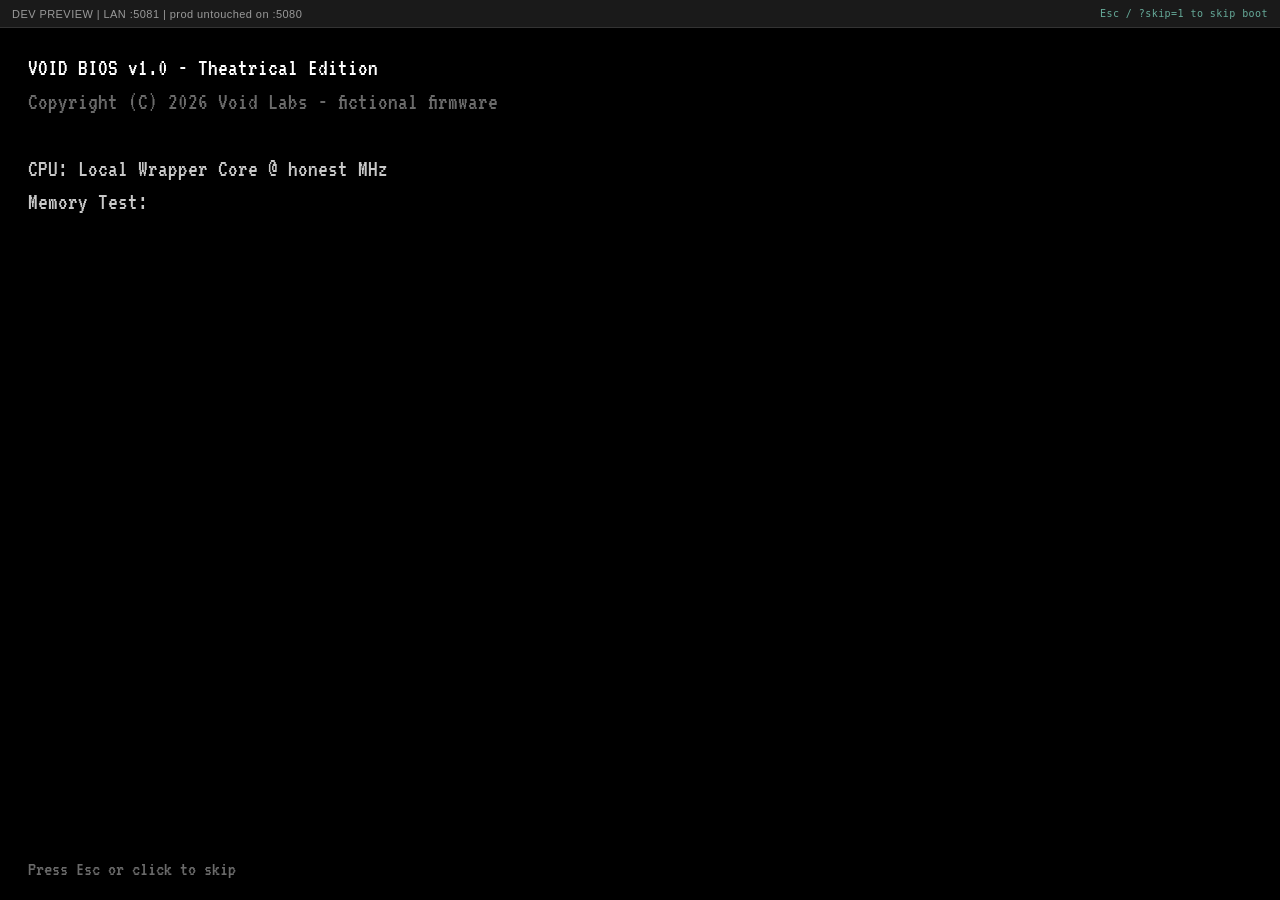
==== commit 1f983995: "fix(website): repair XP encoding, chrome icons, Clippy, Luna polish Replace mojibake punctuation wit" ====
--- a/website-dev/index.html
+++ b/website-dev/index.html
@@ -1,9 +1,9 @@
 <!DOCTYPE html>
 <html lang="en">
 <head>
-  <meta charset="UTF-8">
+  <meta charset="utf-8">
   <meta name="viewport" content="width=device-width, initial-scale=1.0">
-  <title>VOID OS — local wrapper (dev preview)</title>
+  <title>VOID OS - local wrapper (dev preview)</title>
   <meta name="description" content="Void is an honest browser wrapper: WebView2 on Windows, WebKit on Linux. No tracking, no AI, no phone-home. LAN preview.">
   <meta name="robots" content="noindex, nofollow, noai, noimageai">
   <meta name="theme-color" content="#245edc">
@@ -15,13 +15,13 @@
   <link rel="manifest" href="/manifest.json">
 
   <link rel="preconnect" href="https://fonts.bunny.net" crossorigin>
-  <link href="https://fonts.bunny.net/css?family=vt323:400|ibm-plex-sans:400,500,600,700|ibm-plex-mono:400,500" rel="stylesheet">
+  <link href="https://fonts.bunny.net/css?family=vt323:400" rel="stylesheet">
 
   <link rel="stylesheet" href="style.css">
 </head>
 <body>
   <div class="dev-strip" role="status">
-    DEV PREVIEW · LAN :5081 · prod untouched on :5080
+    DEV PREVIEW | LAN :5081 | prod untouched on :5080
     <span class="dev-skip-hint">Esc / ?skip=1 to skip boot</span>
   </div>
 
@@ -37,17 +37,11 @@
   <section class="stage stage-load" id="stage-load" aria-label="VOID OS loading" data-stage="load" hidden>
     <div class="load-sky bliss-bg" aria-hidden="true"></div>
     <div class="load-panel">
-      <div class="load-mark" aria-hidden="true">
-        <svg viewBox="0 0 64 64" width="56" height="56">
-          <rect x="4" y="4" width="56" height="56" rx="4" fill="#1a3a6e"/>
-          <path d="M16 44 V20 H28 C36 20 40 24 40 30 C40 36 36 40 28 40 H22 V44 Z M22 34 H27 C30 34 32 32.5 32 30 C32 27.5 30 26 27 26 H22 Z" fill="#c8e4ff"/>
-          <circle cx="46" cy="42" r="6" fill="none" stroke="#7eb8f0" stroke-width="3"/>
-        </svg>
-      </div>
+      <div class="load-mark" aria-hidden="true"><svg class="xp-flag" viewBox="0 0 32 32" width="64" height="64" aria-hidden="true" focusable="false"><rect x="1" y="1" width="14" height="14" rx="1" fill="#f44e25"/><rect x="17" y="1" width="14" height="14" rx="1" fill="#7fba00"/><rect x="1" y="17" width="14" height="14" rx="1" fill="#00a4ef"/><rect x="17" y="17" width="14" height="14" rx="1" fill="#ffb900"/></svg></div>
       <h1 class="load-title">VOID OS</h1>
-      <p class="load-sub">Starting local shell…</p>
+      <p class="load-sub">Starting local shell...</p>
       <div class="load-bar" role="progressbar" aria-valuemin="0" aria-valuemax="100" aria-valuenow="0" id="load-bar">
-        <div class="load-bar-fill" id="load-bar-fill"></div>
+        <div class="load-bar-track"><div class="load-bar-fill" id="load-bar-fill"></div></div>
       </div>
       <p class="load-hint">Esc or click to skip</p>
     </div>
@@ -66,15 +60,15 @@
         </svg>
       </div>
       <h2 class="login-user">Guest</h2>
-      <p class="login-machine">VOID OS · local workstation</p>
+      <p class="login-machine">VOID OS | local workstation</p>
       <button type="button" class="login-btn" id="login-enter">
-        <span>Log on</span>
-        <svg viewBox="0 0 16 16" width="14" height="14" aria-hidden="true"><path fill="currentColor" d="M2 8h9M8 4l4 4-4 4"/></svg>
+        <span class="login-go" aria-hidden="true"></span>
+        <span class="login-btn-label">Log on to VOID OS</span>
       </button>
       <p class="login-tip">Enter, click, or Esc to continue</p>
     </div>
     <footer class="login-foot">
-      <span>VOID BIOS · fictional firmware · not affiliated with Microsoft</span>
+      <span>VOID BIOS | fictional firmware | not affiliated with Microsoft</span>
     </footer>
   </section>
 
@@ -115,9 +109,9 @@
         <span class="win-title-icon browser" aria-hidden="true"></span>
         <span class="win-title" id="win-browser-title">Void Browser</span>
         <div class="win-controls">
-          <button type="button" class="win-btn min" data-min aria-label="Minimize">_</button>
-          <button type="button" class="win-btn max" data-max aria-label="Maximize">□</button>
-          <button type="button" class="win-btn close" data-close aria-label="Close">×</button>
+          <button type="button" class="win-btn min" data-min aria-label="Minimize"><i></i></button>
+          <button type="button" class="win-btn max" data-max aria-label="Maximize"><i></i></button>
+          <button type="button" class="win-btn close" data-close aria-label="Close"><i></i></button>
         </div>
       </div>
       <div class="browser-chrome">
@@ -128,11 +122,11 @@
           <span class="browser-tab-new" aria-hidden="true">+</span>
         </div>
         <div class="browser-toolbar">
-          <button type="button" class="nav-btn" disabled aria-label="Back">◀</button>
-          <button type="button" class="nav-btn" disabled aria-label="Forward">▶</button>
-          <button type="button" class="nav-btn" id="browser-refresh" aria-label="Refresh">↻</button>
+          <button type="button" class="nav-btn" disabled aria-label="Back"><span class="nav-ico back"></span><</button>
+          <button type="button" class="nav-btn" disabled aria-label="Forward"><span class="nav-ico fwd"></span></button>
+          <button type="button" class="nav-btn" id="browser-refresh" aria-label="Refresh"><span class="nav-ico refresh"></span></button>
           <div class="addr-bar">
-            <span class="addr-lock" aria-hidden="true">🔒</span>
+            <span class="addr-lock" aria-hidden="true"></span>
             <input type="text" id="browser-addr" value="about:void" readonly aria-label="Address">
           </div>
           <button type="button" class="nav-btn go" data-open="download" aria-label="Go">Go</button>
@@ -143,11 +137,11 @@
           <div class="about-void">
             <h2>VOID</h2>
             <p class="tagline">An honest browser wrapper.</p>
-            <p>Chrome + privacy around the web engine your OS already ships — not another Chromium fork, not a phone-home SaaS.</p>
+            <p>Chrome + privacy around the web engine your OS already ships - not another Chromium fork, not a phone-home SaaS.</p>
             <ul class="check-list">
-              <li>No telemetry · no crash phone-home · no “anonymous usage”</li>
-              <li>No AI assistant · no crypto wallet · no VPN upsell</li>
-              <li>No accounts · no cloud sync · no news feed</li>
+              <li>No telemetry | no crash phone-home | no "anonymous usage"</li>
+              <li>No AI assistant | no crypto wallet | no VPN upsell</li>
+              <li>No accounts | no cloud sync | no news feed</li>
             </ul>
             <div class="win-actions">
               <button type="button" class="xp-btn primary" data-browser-tab="download">Get Void</button>
@@ -157,7 +151,7 @@
         </div>
         <div class="browser-page" data-page="download" hidden>
           <p>Free. Open source. Forever. No account.</p>
-          <p class="release-meta" id="browser-release-meta">Latest: <a href="https://github.com/dadhatdaniel/void-browser/releases/latest" rel="noopener noreferrer">loading…</a></p>
+          <p class="release-meta" id="browser-release-meta">Latest: <a href="https://github.com/dadhatdaniel/void-browser/releases/latest" rel="noopener noreferrer">loading...</a></p>
           <div class="dl-table">
             <div class="dl-row">
               <span class="dl-os">Linux</span>
@@ -182,10 +176,10 @@
               <span class="dl-size" data-size-for="macos_dmg">~6 MB</span>
             </div>
           </div>
-          <p class="note">Early builds are <strong>not code-signed</strong> yet — Gatekeeper / SmartScreen may warn.</p>
+          <p class="note">Early builds are <strong>not code-signed</strong> yet - Gatekeeper / SmartScreen may warn.</p>
         </div>
         <div class="browser-page" data-page="honest" hidden>
-          <pre class="honest-pre">Taking browsing back —
+          <pre class="honest-pre">Taking browsing back -
 before AI in everything,
 before selling your data.
 
@@ -206,23 +200,24 @@
         <span class="win-title-icon welcome" aria-hidden="true"></span>
         <span class="win-title" id="win-welcome-title">Welcome to VOID OS</span>
         <div class="win-controls">
-          <button type="button" class="win-btn min" data-min aria-label="Minimize">_</button>
-          <button type="button" class="win-btn max" data-max aria-label="Maximize">□</button>
-          <button type="button" class="win-btn close" data-close aria-label="Close">×</button>
+          <button type="button" class="win-btn min" data-min aria-label="Minimize"><i></i></button>
+          <button type="button" class="win-btn max" data-max aria-label="Maximize"><i></i></button>
+          <button type="button" class="win-btn close" data-close aria-label="Close"><i></i></button>
         </div>
       </div>
       <div class="win-body">
         <div class="welcome-hero">
+          <svg class="xp-flag" viewBox="0 0 32 32" width="36" height="36" aria-hidden="true" focusable="false"><rect x="1" y="1" width="14" height="14" rx="1" fill="#f44e25"/><rect x="17" y="1" width="14" height="14" rx="1" fill="#7fba00"/><rect x="1" y="17" width="14" height="14" rx="1" fill="#00a4ef"/><rect x="17" y="17" width="14" height="14" rx="1" fill="#ffb900"/></svg>
           <h2>VOID</h2>
           <p class="tagline">An honest browser wrapper.</p>
         </div>
-        <p>Void is chrome + privacy around the web engine your OS already ships — not another Chromium fork, not a phone-home SaaS.</p>
+        <p>Void is chrome + privacy around the web engine your OS already ships - not another Chromium fork, not a phone-home SaaS.</p>
         <ul class="check-list">
-          <li>No telemetry · no crash phone-home · no “anonymous usage”</li>
-          <li>No AI assistant · no crypto wallet · no VPN upsell</li>
-          <li>No accounts · no cloud sync · no news feed</li>
+          <li>No telemetry | no crash phone-home | no "anonymous usage"</li>
+          <li>No AI assistant | no crypto wallet | no VPN upsell</li>
+          <li>No accounts | no cloud sync | no news feed</li>
         </ul>
-        <p class="muted">Taking browsing back — before AI in everything, before selling your data.</p>
+        <p class="muted">Taking browsing back - before AI in everything, before selling your data.</p>
         <div class="win-actions">
           <button type="button" class="xp-btn primary" data-open="browser">Open Void Browser</button>
           <button type="button" class="xp-btn" data-open="download">Get Void</button>
@@ -235,13 +230,13 @@
       <div class="win-titlebar" data-drag>
         <span class="win-title" id="win-wrapper-title">The wrapper is the product</span>
         <div class="win-controls">
-          <button type="button" class="win-btn min" data-min aria-label="Minimize">_</button>
-          <button type="button" class="win-btn max" data-max aria-label="Maximize">□</button>
-          <button type="button" class="win-btn close" data-close aria-label="Close">×</button>
+          <button type="button" class="win-btn min" data-min aria-label="Minimize"><i></i></button>
+          <button type="button" class="win-btn max" data-max aria-label="Maximize"><i></i></button>
+          <button type="button" class="win-btn close" data-close aria-label="Close"><i></i></button>
         </div>
       </div>
       <div class="win-body">
-        <p>We don’t ship Chromium. We don’t invent a rendering engine. Void is the shell: tabs, blockers, modes, config.</p>
+        <p>We don't ship Chromium. We don't invent a rendering engine. Void is the shell: tabs, blockers, modes, config.</p>
         <div class="engine-pair">
           <article class="engine-card">
             <header><span class="pane-tag">WIN32</span><h3>WebView2</h3></header>
@@ -250,7 +245,7 @@
           </article>
           <article class="engine-card">
             <header><span class="pane-tag">LINUX</span><h3>WebKit</h3></header>
-            <p>WebKitGTK — same family Safari uses. Lean on the platform. Keep the rest local and small.</p>
+            <p>WebKitGTK - same family Safari uses. Lean on the platform. Keep the rest local and small.</p>
             <p class="pane-foot">Same promise. Different substrate.</p>
           </article>
         </div>
@@ -269,14 +264,14 @@
       <div class="win-titlebar" data-drag>
         <span class="win-title" id="win-modes-title">Efficiency &amp; Performance</span>
         <div class="win-controls">
-          <button type="button" class="win-btn min" data-min aria-label="Minimize">_</button>
-          <button type="button" class="win-btn max" data-max aria-label="Maximize">□</button>
-          <button type="button" class="win-btn close" data-close aria-label="Close">×</button>
+          <button type="button" class="win-btn min" data-min aria-label="Minimize"><i></i></button>
+          <button type="button" class="win-btn max" data-max aria-label="Maximize"><i></i></button>
+          <button type="button" class="win-btn close" data-close aria-label="Close"><i></i></button>
         </div>
       </div>
       <div class="win-body">
-        <p class="label">config.toml → performance_mode</p>
-        <p>Same privacy stack either way — different cost to GPU and battery. Flip it in Settings. Stored locally. Nothing reported back.</p>
+        <p class="label">config.toml -> performance_mode</p>
+        <p>Same privacy stack either way - different cost to GPU and battery. Flip it in Settings. Stored locally. Nothing reported back.</p>
         <div class="mode-pair">
           <article class="mode-card">
             <span class="badge">DEFAULT</span>
@@ -287,7 +282,7 @@
           <article class="mode-card">
             <span class="badge">POWER-SAVE</span>
             <h3>Efficiency</h3>
-            <p>Software rendering path — battery, GPU-less VMs, remote desktops.</p>
+            <p>Software rendering path - battery, GPU-less VMs, remote desktops.</p>
             <code>performance_mode = "efficiency"</code>
           </article>
         </div>
@@ -295,9 +290,9 @@
           <div><strong>Ad blocker</strong><span>137k+ filter rules</span></div>
           <div><strong>HTTPS-only</strong><span>Insecure blocked</span></div>
           <div><strong>Anti-fingerprint</strong><span>Canvas / WebGL / Audio</span></div>
-          <div><strong>DoH</strong><span>Quad9 · Cloudflare · Mullvad</span></div>
+          <div><strong>DoH</strong><span>Quad9 | Cloudflare | Mullvad</span></div>
           <div><strong>Footprint</strong><span>&lt;10&nbsp;MB + OS engine</span></div>
-          <div><strong>Zero telemetry</strong><span>We can’t see you browse</span></div>
+          <div><strong>Zero telemetry</strong><span>We can't see you browse</span></div>
         </div>
       </div>
     </div>
@@ -307,14 +302,14 @@
       <div class="win-titlebar" data-drag>
         <span class="win-title" id="win-download-title">Acquire Void</span>
         <div class="win-controls">
-          <button type="button" class="win-btn min" data-min aria-label="Minimize">_</button>
-          <button type="button" class="win-btn max" data-max aria-label="Maximize">□</button>
-          <button type="button" class="win-btn close" data-close aria-label="Close">×</button>
+          <button type="button" class="win-btn min" data-min aria-label="Minimize"><i></i></button>
+          <button type="button" class="win-btn max" data-max aria-label="Maximize"><i></i></button>
+          <button type="button" class="win-btn close" data-close aria-label="Close"><i></i></button>
         </div>
       </div>
       <div class="win-body">
         <p>Free. Open source. Forever. No account.</p>
-        <p class="release-meta" id="download-release-meta">Latest: <a href="https://github.com/dadhatdaniel/void-browser/releases/latest" rel="noopener noreferrer">loading…</a></p>
+        <p class="release-meta" id="download-release-meta">Latest: <a href="https://github.com/dadhatdaniel/void-browser/releases/latest" rel="noopener noreferrer">loading...</a></p>
         <div class="dl-table">
           <div class="dl-row">
             <span class="dl-os">Linux</span>
@@ -339,8 +334,8 @@
             <span class="dl-size" data-size-for="macos_dmg">~6 MB</span>
           </div>
         </div>
-        <p class="note">Early builds are <strong>not code-signed</strong> yet — Gatekeeper / SmartScreen may warn. Expected until signing lands.</p>
-        <p class="note"><a href="https://github.com/dadhatdaniel/void-browser/releases/latest" rel="noopener noreferrer">All assets on GitHub Releases →</a></p>
+        <p class="note">Early builds are <strong>not code-signed</strong> yet - Gatekeeper / SmartScreen may warn. Expected until signing lands.</p>
+        <p class="note"><a href="https://github.com/dadhatdaniel/void-browser/releases/latest" rel="noopener noreferrer">All assets on GitHub Releases -></a></p>
         <div class="win-actions">
           <a class="xp-btn tip" href="https://www.paypal.com/cgi-bin/webscr?cmd=_xclick&amp;business=daniel.lightfoot%40gmail.com&amp;item_name=Coffee%20for%20Void%20Browser&amp;currency_code=USD" rel="noopener noreferrer">Tip via PayPal</a>
           <a class="xp-btn" href="https://github.com/dadhatdaniel/void-browser/blob/main/LICENSE" rel="noopener noreferrer">GPL-3.0</a>
@@ -354,9 +349,9 @@
         <span class="win-title-icon mycomp" aria-hidden="true"></span>
         <span class="win-title" id="win-mycomp-title">My Computer</span>
         <div class="win-controls">
-          <button type="button" class="win-btn min" data-min aria-label="Minimize">_</button>
-          <button type="button" class="win-btn max" data-max aria-label="Maximize">□</button>
-          <button type="button" class="win-btn close" data-close aria-label="Close">×</button>
+          <button type="button" class="win-btn min" data-min aria-label="Minimize"><i></i></button>
+          <button type="button" class="win-btn max" data-max aria-label="Maximize"><i></i></button>
+          <button type="button" class="win-btn close" data-close aria-label="Close"><i></i></button>
         </div>
       </div>
       <div class="win-body">
@@ -372,7 +367,7 @@
           </button>
           <div class="mycomp-item static">
             <span class="icon-glyph disk sm" aria-hidden="true"></span>
-            <span><strong>Local Disk (C:)</strong><em>Honest Wrapper · 65536 KB free</em></span>
+            <span><strong>Local Disk (C:)</strong><em>Honest Wrapper | 65536 KB free</em></span>
           </div>
         </div>
       </div>
@@ -383,17 +378,17 @@
       <div class="win-titlebar" data-drag>
         <span class="win-title" id="win-games-title">Games</span>
         <div class="win-controls">
-          <button type="button" class="win-btn min" data-min aria-label="Minimize">_</button>
-          <button type="button" class="win-btn max" data-max aria-label="Maximize">□</button>
-          <button type="button" class="win-btn close" data-close aria-label="Close">×</button>
+          <button type="button" class="win-btn min" data-min aria-label="Minimize"><i></i></button>
+          <button type="button" class="win-btn max" data-max aria-label="Maximize"><i></i></button>
+          <button type="button" class="win-btn close" data-close aria-label="Close"><i></i></button>
         </div>
       </div>
       <div class="win-body">
-        <p>Classic time-wasters — not included (licenses &amp; nostalgia).</p>
+        <p>Classic time-wasters - not included (licenses &amp; nostalgia).</p>
         <ul class="check-list">
-          <li><strong>Solitaire</strong> — cards not dealt. Try the real Void instead.</li>
-          <li><strong>Minesweeper</strong> — all mines are telemetry. Flagged &amp; cleared.</li>
-          <li><strong>Pinball</strong> — table closed. Bumper: zero phone-home.</li>
+          <li><strong>Solitaire</strong> - cards not dealt. Try the real Void instead.</li>
+          <li><strong>Minesweeper</strong> - all mines are telemetry. Flagged &amp; cleared.</li>
+          <li><strong>Pinball</strong> - table closed. Bumper: zero phone-home.</li>
         </ul>
         <div class="win-actions">
           <button type="button" class="xp-btn primary" data-open="browser">Play Void Browser</button>
@@ -406,9 +401,9 @@
       <div class="win-titlebar cmd-bar" data-drag>
         <span class="win-title" id="win-cmd-title">C:\WINDOWS\system32\cmd.exe</span>
         <div class="win-controls">
-          <button type="button" class="win-btn min" data-min aria-label="Minimize">_</button>
-          <button type="button" class="win-btn max" data-max aria-label="Maximize">□</button>
-          <button type="button" class="win-btn close" data-close aria-label="Close">×</button>
+          <button type="button" class="win-btn min" data-min aria-label="Minimize"><i></i></button>
+          <button type="button" class="win-btn max" data-max aria-label="Maximize"><i></i></button>
+          <button type="button" class="win-btn close" data-close aria-label="Close"><i></i></button>
         </div>
       </div>
       <div class="win-body cmd-body">
@@ -418,12 +413,12 @@
 
     <div class="taskbar" role="contentinfo">
       <button type="button" class="start-btn" id="start-btn" aria-expanded="false" aria-controls="start-menu">
-        <span class="start-mark" aria-hidden="true"></span>
+        <span class="start-mark" aria-hidden="true"><svg class="xp-flag" viewBox="0 0 32 32" width="16" height="16" aria-hidden="true" focusable="false"><rect x="1" y="1" width="14" height="14" rx="1" fill="#f44e25"/><rect x="17" y="1" width="14" height="14" rx="1" fill="#7fba00"/><rect x="1" y="17" width="14" height="14" rx="1" fill="#00a4ef"/><rect x="17" y="17" width="14" height="14" rx="1" fill="#ffb900"/></svg></span>
         <span class="start-label">start</span>
       </button>
       <div class="task-tabs" id="task-tabs" aria-label="Open windows"></div>
       <div class="tray">
-        <button type="button" class="tray-icon" id="tray-vol" title="Volume" aria-label="Volume">🕪</button>
+        <button type="button" class="tray-icon" id="tray-vol" title="Volume" aria-label="Volume"><span class="vol-ico"></span></button>
         <span class="tray-clock" id="tray-clock">12:00 PM</span>
       </div>
     </div>
@@ -453,7 +448,7 @@
           <button type="button" id="start-cmd">Command Prompt</button>
           <button type="button" id="start-assistant">VOID Assistant</button>
           <hr>
-          <button type="button" id="reboot-btn">Restart boot…</button>
+          <button type="button" id="reboot-btn">Restart boot...</button>
         </div>
       </div>
     </div>
@@ -465,7 +460,7 @@
       <p id="bsod-title">A problem has been detected and VOID OS has been shut down to prevent damage to your honesty.</p>
       <p>TELEMETRY_ATTEMPTED_TO_PHONE_HOME</p>
       <p class="bsod-dim">If this is the first time you've seen this stop error screen,<br>restart your computer. If this screen appears again, follow<br>these steps:</p>
-      <p class="bsod-dim">* Stop installing spyware disguised as “features”<br>* Check that your browser is still just a wrapper<br>* Press any key (or Esc) to dismiss this theatrical BSOD</p>
+      <p class="bsod-dim">* Stop installing spyware disguised as "features"<br>* Check that your browser is still just a wrapper<br>* Press any key (or Esc) to dismiss this theatrical BSOD</p>
       <p class="bsod-blink">Press any key to continue _</p>
     </div>
   </div>
@@ -475,7 +470,7 @@
       <div class="xp-dialog-title" id="sticky-title">StickyKeys</div>
       <div class="xp-dialog-body">
         <p>Do you want to enable StickyKeys?</p>
-        <p class="muted">You’ve been hammering Shift like it’s 2001. This is a parody dialog — VOID OS has no accessibility malware jokes, just this nudge.</p>
+        <p class="muted">You've been hammering Shift like it's 2001. This is a parody dialog - VOID OS has no accessibility malware jokes, just this nudge.</p>
         <div class="win-actions">
           <button type="button" class="xp-btn primary" id="sticky-yes">Yes</button>
           <button type="button" class="xp-btn" id="sticky-no">No</button>
@@ -489,7 +484,7 @@
       <div class="xp-dialog-title" id="empty-title">Recycle Bin</div>
       <div class="xp-dialog-body">
         <p>Empty Void?</p>
-        <p class="muted">There’s nothing here but discarded telemetry fantasies. Deleting them won’t free disk space — it frees your conscience.</p>
+        <p class="muted">There's nothing here but discarded telemetry fantasies. Deleting them won't free disk space - it frees your conscience.</p>
         <div class="win-actions">
           <button type="button" class="xp-btn primary" id="empty-yes">Yes</button>
           <button type="button" class="xp-btn" id="empty-no">No</button>
@@ -500,10 +495,23 @@
 
   <div class="void-assistant" id="void-assistant" hidden>
     <div class="assistant-bubble">
-      <p id="assistant-text">It looks like you’re browsing without tracking. Want help staying that way?</p>
+      <p id="assistant-text">It looks like you're browsing without tracking. Want help staying that way?</p>
       <button type="button" class="xp-btn" id="assistant-dismiss">OK</button>
     </div>
-    <div class="assistant-clip" aria-hidden="true">📎</div>
+    <div class="assistant-clip" aria-hidden="true">
+      <svg viewBox="0 0 80 100" width="72" height="90" class="clippy-svg">
+        <ellipse cx="40" cy="78" rx="22" ry="10" fill="#c0c0c0" opacity="0.35"/>
+        <path d="M28 18 C28 8 52 8 52 18 L52 58 C52 72 28 72 28 58 Z" fill="#e8e8e8" stroke="#666" stroke-width="2"/>
+        <path d="M34 18 C34 12 46 12 46 18" fill="none" stroke="#888" stroke-width="2"/>
+        <circle cx="36" cy="36" r="3.2" fill="#222"/>
+        <circle cx="44" cy="36" r="3.2" fill="#222"/>
+        <circle cx="37" cy="35" r="1" fill="#fff"/>
+        <circle cx="45" cy="35" r="1" fill="#fff"/>
+        <path d="M35 48 Q40 54 45 48" fill="none" stroke="#333" stroke-width="2" stroke-linecap="round"/>
+        <path d="M40 12 C40 4 56 6 54 18" fill="none" stroke="#888" stroke-width="3" stroke-linecap="round"/>
+        <circle cx="54" cy="20" r="3" fill="#bbb" stroke="#666" stroke-width="1.5"/>
+      </svg>
+    </div>
   </div>
 
   <div class="toast" id="tray-toast" hidden></div>
--- a/website-dev/style.css
+++ b/website-dev/style.css
@@ -17,9 +17,9 @@
   --muted: #555;
   --task-h: 30px;
   --dev-h: 28px;
-  --font-bios: "VT323", "IBM Plex Mono", ui-monospace, monospace;
-  --font-ui: Tahoma, "IBM Plex Sans", "Segoe UI", sans-serif;
-  --font-mono: "IBM Plex Mono", Consolas, ui-monospace, monospace;
+  --font-bios: "VT323", Consolas, "Courier New", ui-monospace, monospace;
+  --font-ui: Tahoma, "Segoe UI", "Microsoft Sans Serif", sans-serif;
+  --font-mono: Consolas, "Lucida Console", ui-monospace, monospace;
 }
 
 *, *::before, *::after { box-sizing: border-box; }
@@ -123,64 +123,76 @@
 .load-panel {
   position: absolute;
   left: 50%;
-  top: 42%;
+  top: 44%;
   transform: translate(-50%, -50%);
   text-align: center;
   color: #0d2a4a;
-  padding: 1.5rem 2rem;
-  min-width: min(320px, 90vw);
-  background: rgba(255, 255, 255, 0.18);
-  border: 1px solid rgba(255, 255, 255, 0.35);
-  border-radius: 6px;
-  backdrop-filter: blur(6px);
-  box-shadow: 0 8px 28px rgba(0, 30, 60, 0.25);
+  padding: 1.75rem 2.25rem 1.5rem;
+  min-width: min(360px, 92vw);
+  background: rgba(255, 255, 255, 0.22);
+  border: 1px solid rgba(255, 255, 255, 0.4);
+  border-radius: 4px;
+  backdrop-filter: blur(5px);
+  box-shadow: 0 10px 32px rgba(0, 30, 60, 0.28);
 }
 .load-mark {
   display: inline-flex;
-  margin-bottom: 0.5rem;
-  filter: drop-shadow(0 2px 4px rgba(0, 40, 80, 0.25));
-}
+  margin-bottom: 0.65rem;
+  filter: drop-shadow(0 2px 4px rgba(0, 40, 80, 0.3));
+}
+.load-mark .xp-flag { display: block; }
 .load-title {
   margin: 0;
-  font-size: clamp(2rem, 5vw, 2.75rem);
+  font-size: clamp(1.85rem, 4.5vw, 2.5rem);
   font-weight: 700;
-  letter-spacing: 0.12em;
+  letter-spacing: 0.14em;
   color: #0a246a;
-  text-shadow: 0 1px 0 rgba(255, 255, 255, 0.45);
+  text-shadow: 0 1px 0 rgba(255, 255, 255, 0.5);
+  font-family: Tahoma, "Segoe UI", sans-serif;
 }
 .load-sub {
-  margin: 0.35rem 0 1.25rem;
-  font-size: 0.95rem;
+  margin: 0.4rem 0 1.35rem;
+  font-size: 0.9rem;
   color: #1a3a5c;
-  opacity: 0.9;
-}
+  opacity: 0.92;
+}
+/* Classic XP chunky green progress chunks */
 .load-bar {
-  width: min(280px, 70vw);
-  height: 18px;
+  width: min(300px, 72vw);
+  height: 22px;
   margin: 0 auto;
+  padding: 3px;
   background: #fff;
-  border: 2px solid #0a246a;
+  border: 2px solid #003c74;
   border-radius: 2px;
+  box-shadow: inset 0 1px 2px rgba(0, 0, 0, 0.12);
+}
+.load-bar-track {
+  height: 100%;
+  width: 100%;
   overflow: hidden;
-  box-shadow: inset 0 1px 3px rgba(0, 0, 0, 0.15);
+  background: #e8eef8;
 }
 .load-bar-fill {
   height: 100%;
   width: 0%;
-  background: linear-gradient(90deg, #245edc, #5b9aff 50%, #245edc);
-  background-size: 200% 100%;
-  transition: width 0.2s linear;
-  animation: bar-shine 1.4s linear infinite;
-}
-@keyframes bar-shine {
-  0% { background-position: 100% 0; }
-  100% { background-position: -100% 0; }
+  background:
+    linear-gradient(180deg, rgba(255,255,255,0.45) 0%, transparent 45%, rgba(0,0,0,0.12) 100%),
+    repeating-linear-gradient(
+      90deg,
+      #2cf02c 0 10px,
+      #18c818 10px 12px,
+      transparent 12px 14px
+    ),
+    linear-gradient(180deg, #3ad03a 0%, #1a9a1a 55%, #0e7010 100%);
+  background-color: #245edc;
+  transition: width 0.15s linear;
 }
 .load-hint {
   margin: 1rem 0 0;
-  font-size: 0.75rem;
+  font-size: 0.72rem;
   color: #1a3a5c;
-  opacity: 0.6;
+  opacity: 0.55;
 }
 
 /* ========== LOGIN ========== */
@@ -210,18 +222,19 @@
 .login-card {
   position: absolute;
   left: 50%;
-  top: 48%;
+  top: 46%;
   transform: translate(-50%, -50%);
   z-index: 2;
-  width: min(340px, 92vw);
-  padding: 1.75rem 1.5rem 1.5rem;
-  background: rgba(255, 255, 255, 0.12);
-  border: 1px solid rgba(255, 255, 255, 0.25);
-  border-radius: 8px;
+  width: min(360px, 92vw);
+  padding: 1.85rem 1.6rem 1.55rem;
+  background: linear-gradient(180deg, rgba(255,255,255,0.16) 0%, rgba(255,255,255,0.08) 100%);
+  border: 1px solid rgba(255, 255, 255, 0.32);
+  border-radius: 6px;
   text-align: center;
   color: #fff;
-  backdrop-filter: blur(8px);
-  box-shadow: 0 8px 32px rgba(0, 20, 60, 0.35);
+  backdrop-filter: blur(7px);
+  box-shadow: 0 10px 36px rgba(0, 20, 60, 0.4);
+  font-family: Tahoma, "Segoe UI", sans-serif;
 }
 .login-avatar {
   display: inline-flex;
@@ -244,19 +257,42 @@
 .login-btn {
   display: inline-flex;
   align-items: center;
-  gap: 0.5rem;
-  padding: 0.45rem 1.4rem;
+  gap: 0.65rem;
+  padding: 0.35rem 0.85rem 0.35rem 0.4rem;
   font-size: 0.95rem;
   font-weight: 600;
-  color: #0a246a;
-  background: linear-gradient(180deg, #fff 0%, #dce6f5 100%);
-  border: 1px solid #0a246a;
-  border-radius: 3px;
-  box-shadow: 0 1px 2px rgba(0, 0, 0, 0.2);
-}
-.login-btn:hover { background: linear-gradient(180deg, #fff 0%, #c8daf0 100%); }
-.login-btn:active { background: #c8daf0; }
-.login-btn svg { stroke: currentColor; stroke-width: 2; fill: none; stroke-linecap: round; stroke-linejoin: round; }
+  color: #fff;
+  background: linear-gradient(180deg, #6fd05a 0%, #3c9a2e 42%, #2a7a1c 100%);
+  border: 1px solid #1a5010;
+  border-radius: 4px;
+  box-shadow:
+    inset 0 1px 0 rgba(255, 255, 255, 0.35),
+    0 2px 4px rgba(0, 0, 0, 0.25);
+  text-shadow: 0 1px 1px rgba(0, 0, 0, 0.35);
+}
+.login-btn:hover { filter: brightness(1.08); }
+.login-btn:active { filter: brightness(0.95); }
+.login-go {
+  width: 34px;
+  height: 34px;
+  border-radius: 50%;
+  background: linear-gradient(180deg, #8ae070 0%, #3c9a2e 55%, #246818 100%);
+  border: 2px solid #fff;
+  box-shadow: 0 0 0 1px #1a5010, inset 0 1px 0 rgba(255,255,255,0.4);
+  position: relative;
+  flex-shrink: 0;
+}
+.login-go::after {
+  content: "";
+  position: absolute;
+  left: 11px; top: 9px;
+  width: 0; height: 0;
+  border-style: solid;
+  border-width: 7px 0 7px 12px;
+  border-color: transparent transparent transparent #fff;
+  filter: drop-shadow(1px 1px 0 rgba(0,0,0,0.25));
+}
+.login-btn-label { padding-right: 0.35rem; letter-spacing: 0.01em; }
 .login-tip { margin: 1rem 0 0; font-size: 0.7rem; opacity: 0.65; }
 .login-foot {
   position: absolute;
@@ -505,14 +541,45 @@
   width: 21px;
   height: 21px;
   padding: 0;
-  font-size: 11px;
-  line-height: 1;
-  font-weight: 700;
+  position: relative;
   color: #fff;
   background: linear-gradient(180deg, #3a7bd5 0%, #1a4a9a 100%);
   border: 1px solid #fff;
   border-radius: 3px;
   box-shadow: inset 0 0 0 1px #0a246a;
+}
+.win-btn i {
+  display: block;
+  width: 100%;
+  height: 100%;
+  position: relative;
+  pointer-events: none;
+}
+.win-btn.min i::before {
+  content: "";
+  position: absolute;
+  left: 4px; right: 4px; bottom: 5px;
+  height: 2px;
+  background: #fff;
+}
+.win-btn.max i::before {
+  content: "";
+  position: absolute;
+  left: 5px; right: 5px; top: 5px; bottom: 5px;
+  border: 1px solid #fff;
+  border-top-width: 3px;
+}
+.win-btn.close i::before,
+.win-btn.close i::after {
+  content: "";
+  position: absolute;
+  left: 50%; top: 50%;
+  width: 11px; height: 2px;
+  background: #fff;
+  transform: translate(-50%, -50%) rotate(45deg);
+}
+.win-btn.close i::after {
+  transform: translate(-50%, -50%) rotate(-45deg);
 }
 .win-btn:hover { filter: brightness(1.12); }
 .win-btn.close {
@@ -856,23 +923,15 @@
   width: 18px;
   height: 18px;
   border-radius: 2px;
-  background: linear-gradient(145deg, #c8e4ff 0%, #1a3a6e 100%);
+  display: inline-flex;
+  align-items: center;
+  justify-content: center;
+  background: rgba(0, 0, 0, 0.15);
   box-shadow: 0 0 0 1px rgba(0, 0, 0, 0.25);
-  position: relative;
-}
-.start-mark::after {
-  content: "V";
-  position: absolute;
-  inset: 0;
-  display: flex;
-  align-items: center;
-  justify-content: center;
-  font-size: 11px;
-  font-weight: 700;
-  font-style: normal;
-  color: #fff;
-  text-shadow: none;
-}
+  overflow: hidden;
+}
+.start-mark .xp-flag { display: block; width: 14px; height: 14px; }
+.start-mark::after { content: none; }
 .start-label { letter-spacing: 0.02em; }
 
 .task-tabs {
@@ -1058,10 +1117,27 @@
 }
 .assistant-bubble p { margin: 0 0 0.5rem; }
 .assistant-clip {
-  font-size: 42px;
+  font-size: inherit;
   filter: drop-shadow(1px 2px 2px rgba(0, 0, 0, 0.3));
-  transform: rotate(-12deg);
+  transform: rotate(-8deg);
   user-select: none;
+  line-height: 0;
+}
+.clippy-svg { display: block; }
+.assistant-bubble { position: relative; }
+.assistant-bubble::after {
+  content: "";
+  position: absolute;
+  right: -8px; bottom: 18px;
+  border-style: solid;
+  border-width: 8px 0 8px 10px;
+  border-color: transparent transparent transparent #ffffcc;
+  filter: drop-shadow(1px 0 0 #aa9900);
+}
+.welcome-hero .xp-flag {
+  display: block;
+  margin-bottom: 0.5rem;
+  filter: drop-shadow(0 1px 2px rgba(0,0,0,0.2));
 }
 
 .toast {
@@ -1079,9 +1155,75 @@
 }
 .toast[hidden] { display: none !important; }
 
+
+/* --- XP chrome icons (no unicode) --- */
+.nav-ico {
+  display: inline-block;
+  width: 0; height: 0;
+  border-style: solid;
+  vertical-align: middle;
+}
+.nav-ico.back {
+  border-width: 5px 8px 5px 0;
+  border-color: transparent #333 transparent transparent;
+}
+.nav-ico.fwd {
+  border-width: 5px 0 5px 8px;
+  border-color: transparent transparent transparent #333;
+}
+.nav-ico.refresh {
+  width: 10px; height: 10px;
+  border: 2px solid #333;
+  border-right-color: transparent;
+  border-radius: 50%;
+  position: relative;
+}
+.nav-ico.refresh::after {
+  content: "";
+  position: absolute;
+  right: -2px; top: -3px;
+  border-style: solid;
+  border-width: 0 0 5px 5px;
+  border-color: transparent transparent #333 transparent;
+}
+.addr-lock {
+  display: inline-block;
+  width: 10px; height: 8px;
+  margin-right: 2px;
+  border: 1.5px solid #2a7a2a;
+  border-radius: 2px;
+  position: relative;
+  vertical-align: middle;
+  background: #e8f8e8;
+}
+.addr-lock::before {
+  content: "";
+  position: absolute;
+  left: 2px; top: -5px;
+  width: 4px; height: 4px;
+  border: 1.5px solid #2a7a2a;
+  border-bottom: none;
+  border-radius: 4px 4px 0 0;
+}
+.vol-ico {
+  display: inline-block;
+  width: 8px; height: 8px;
+  background: #fff;
+  border-radius: 1px;
+  position: relative;
+}
+.vol-ico::after {
+  content: "";
+  position: absolute;
+  left: 7px; top: 0;
+  border-style: solid;
+  border-width: 4px 0 4px 6px;
+  border-color: transparent transparent transparent #fff;
+}
+
 @media (prefers-reduced-motion: reduce) {
   .stage { transition: none; }
-  .load-bar-fill { animation: none; }
+  .load-bar-fill { transition: none; }
   .bios-hint, .bsod-blink { animation: none; }
 }
 
